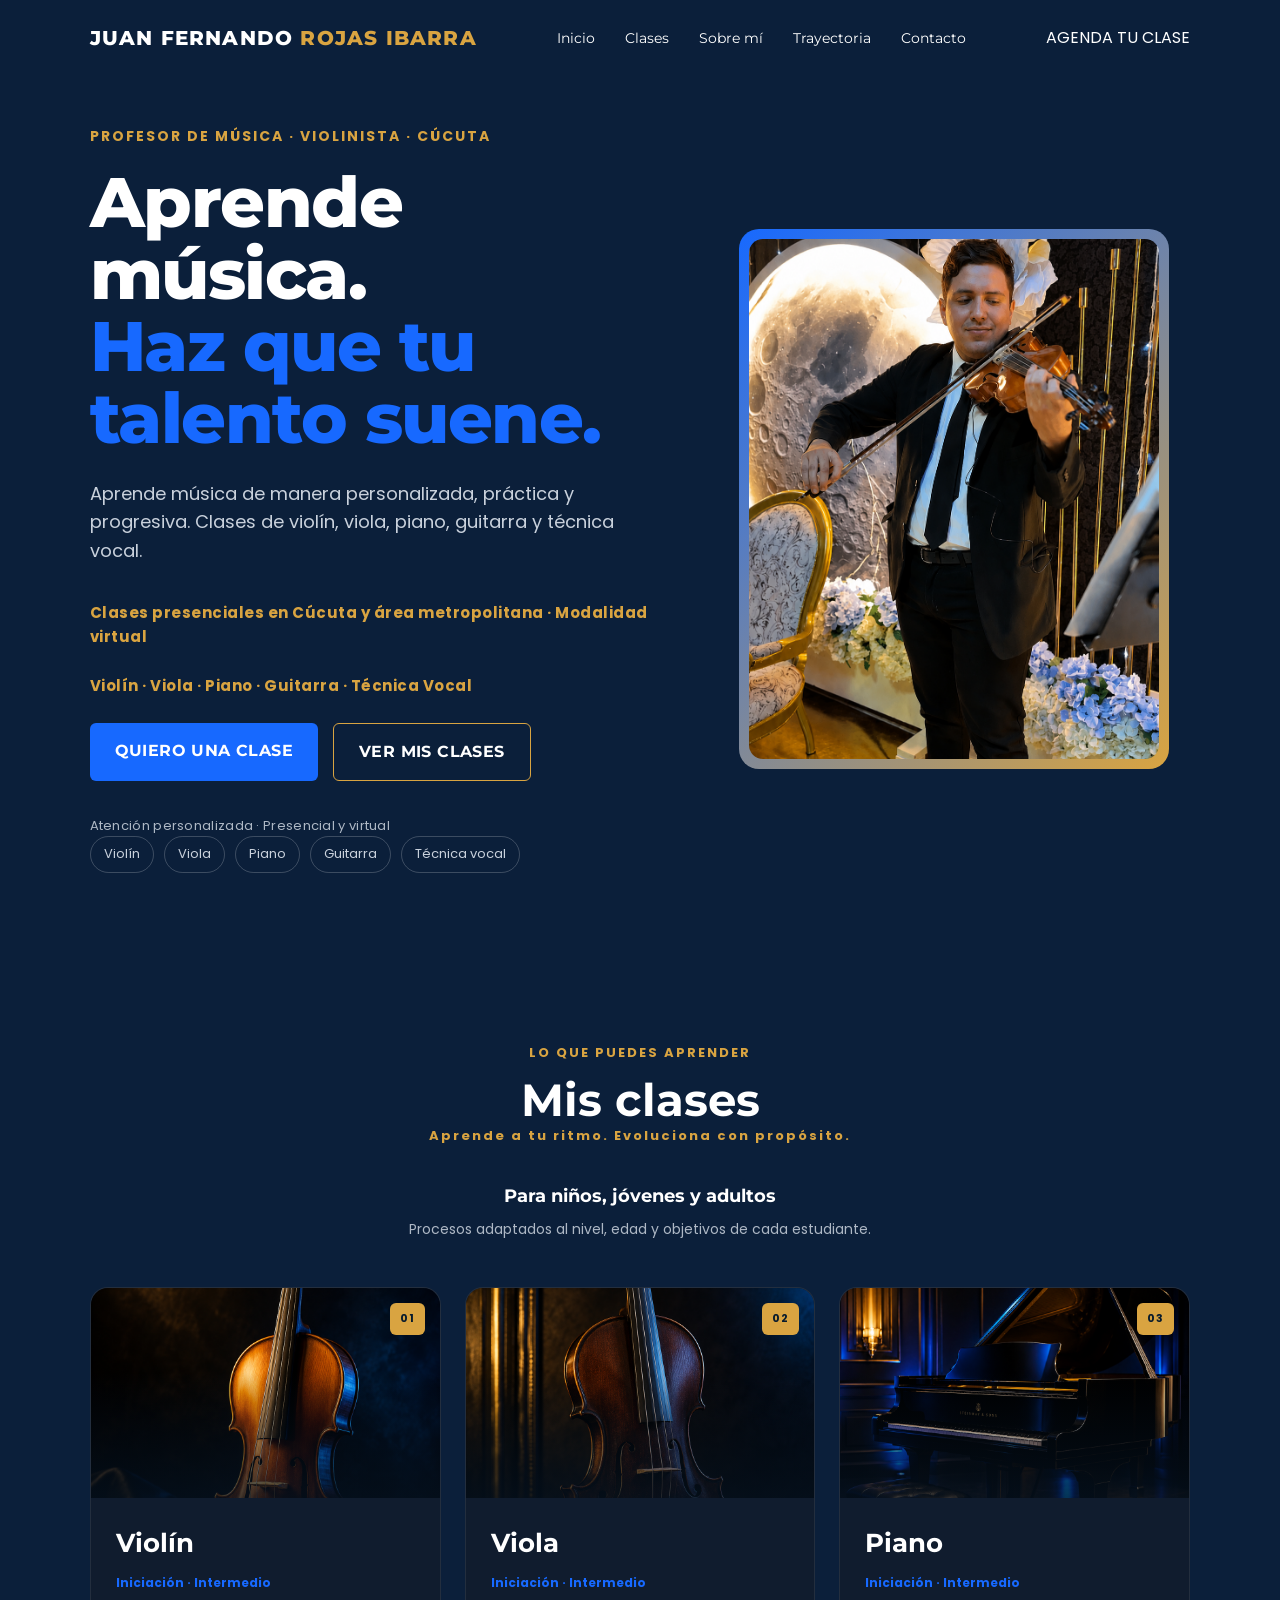
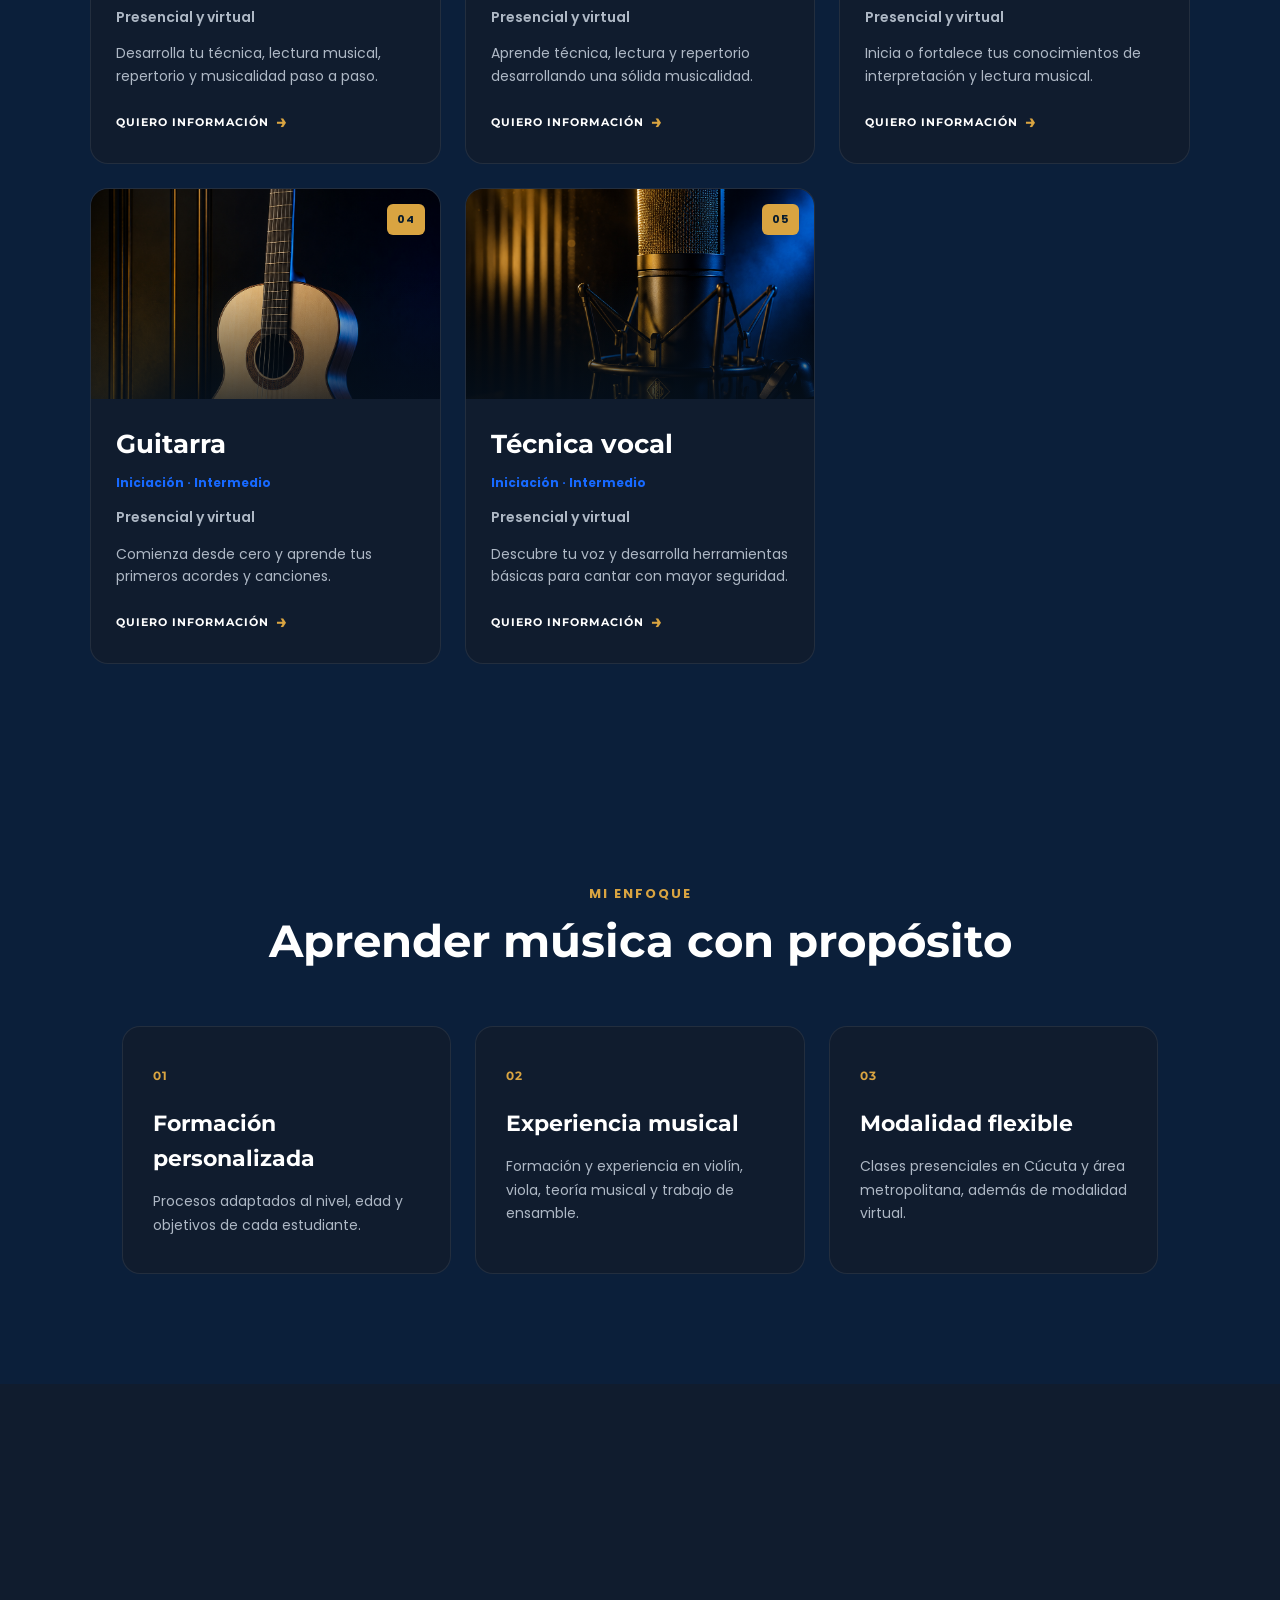
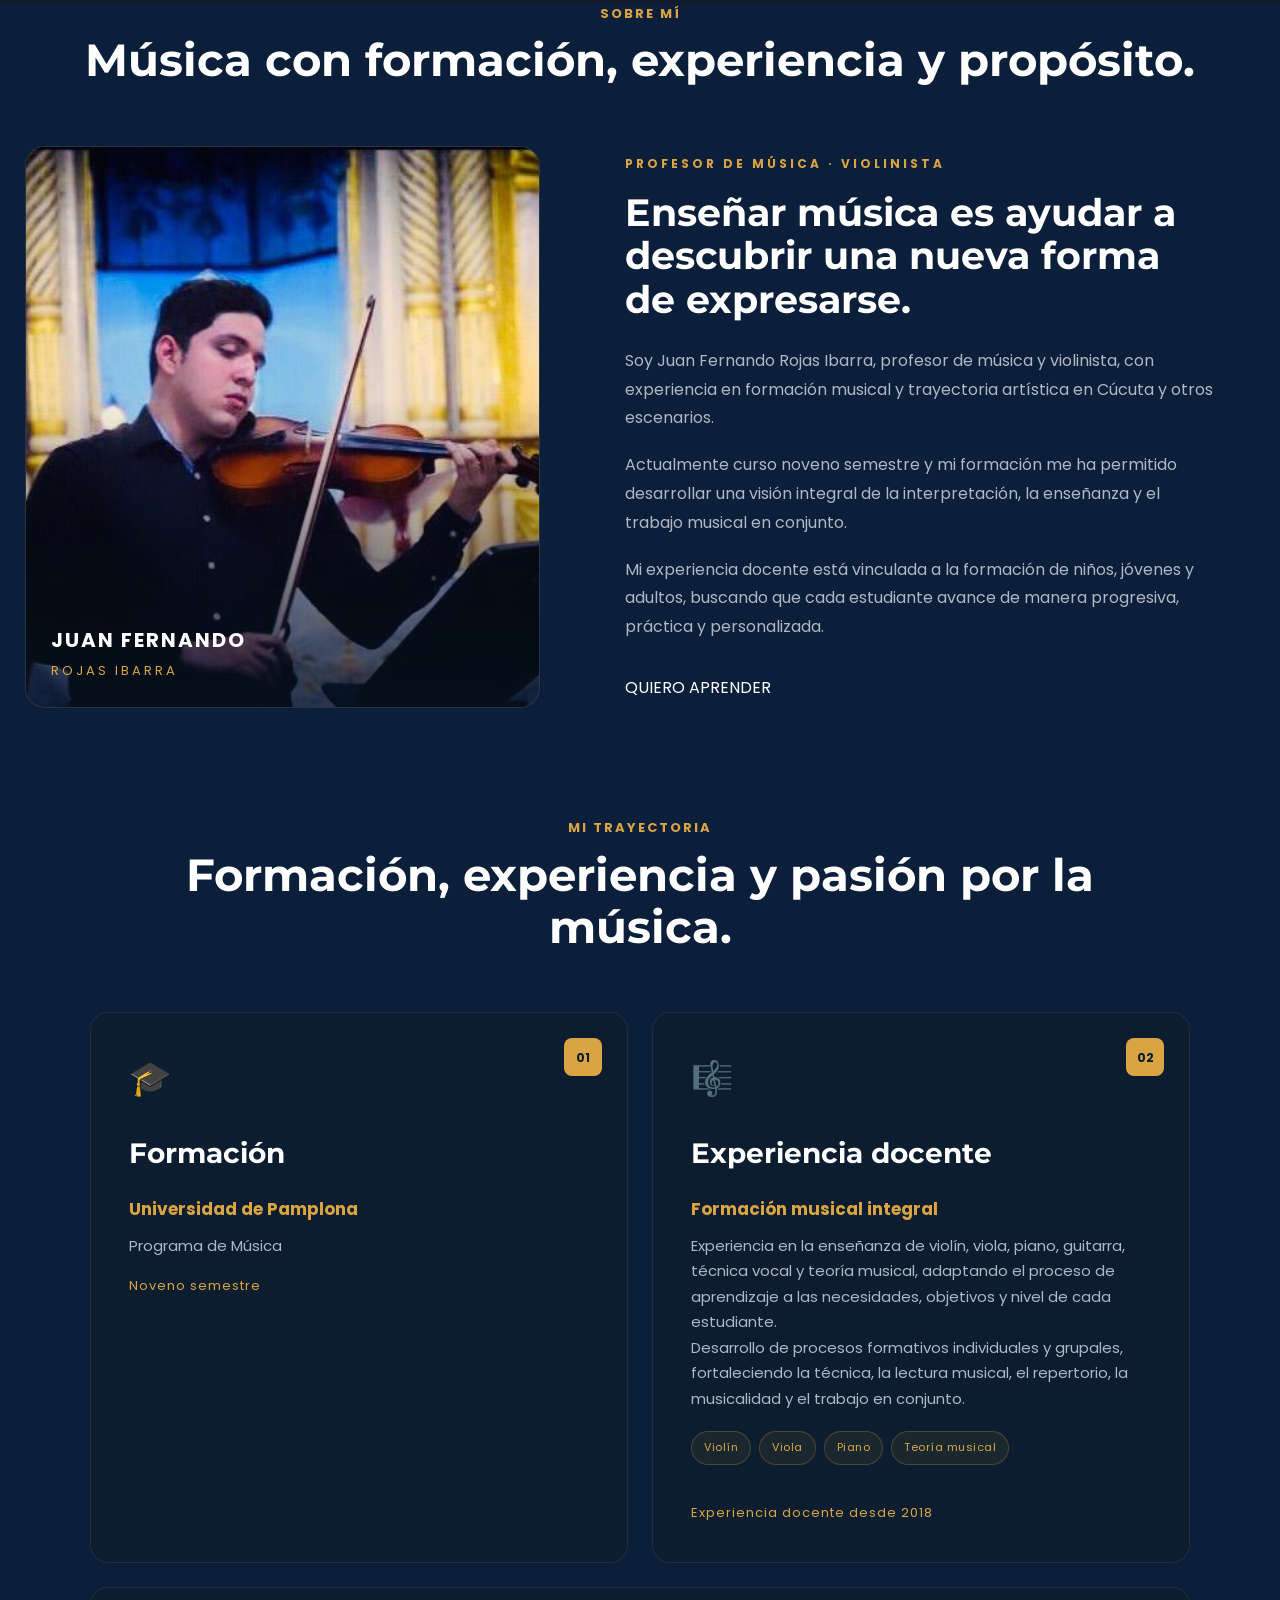
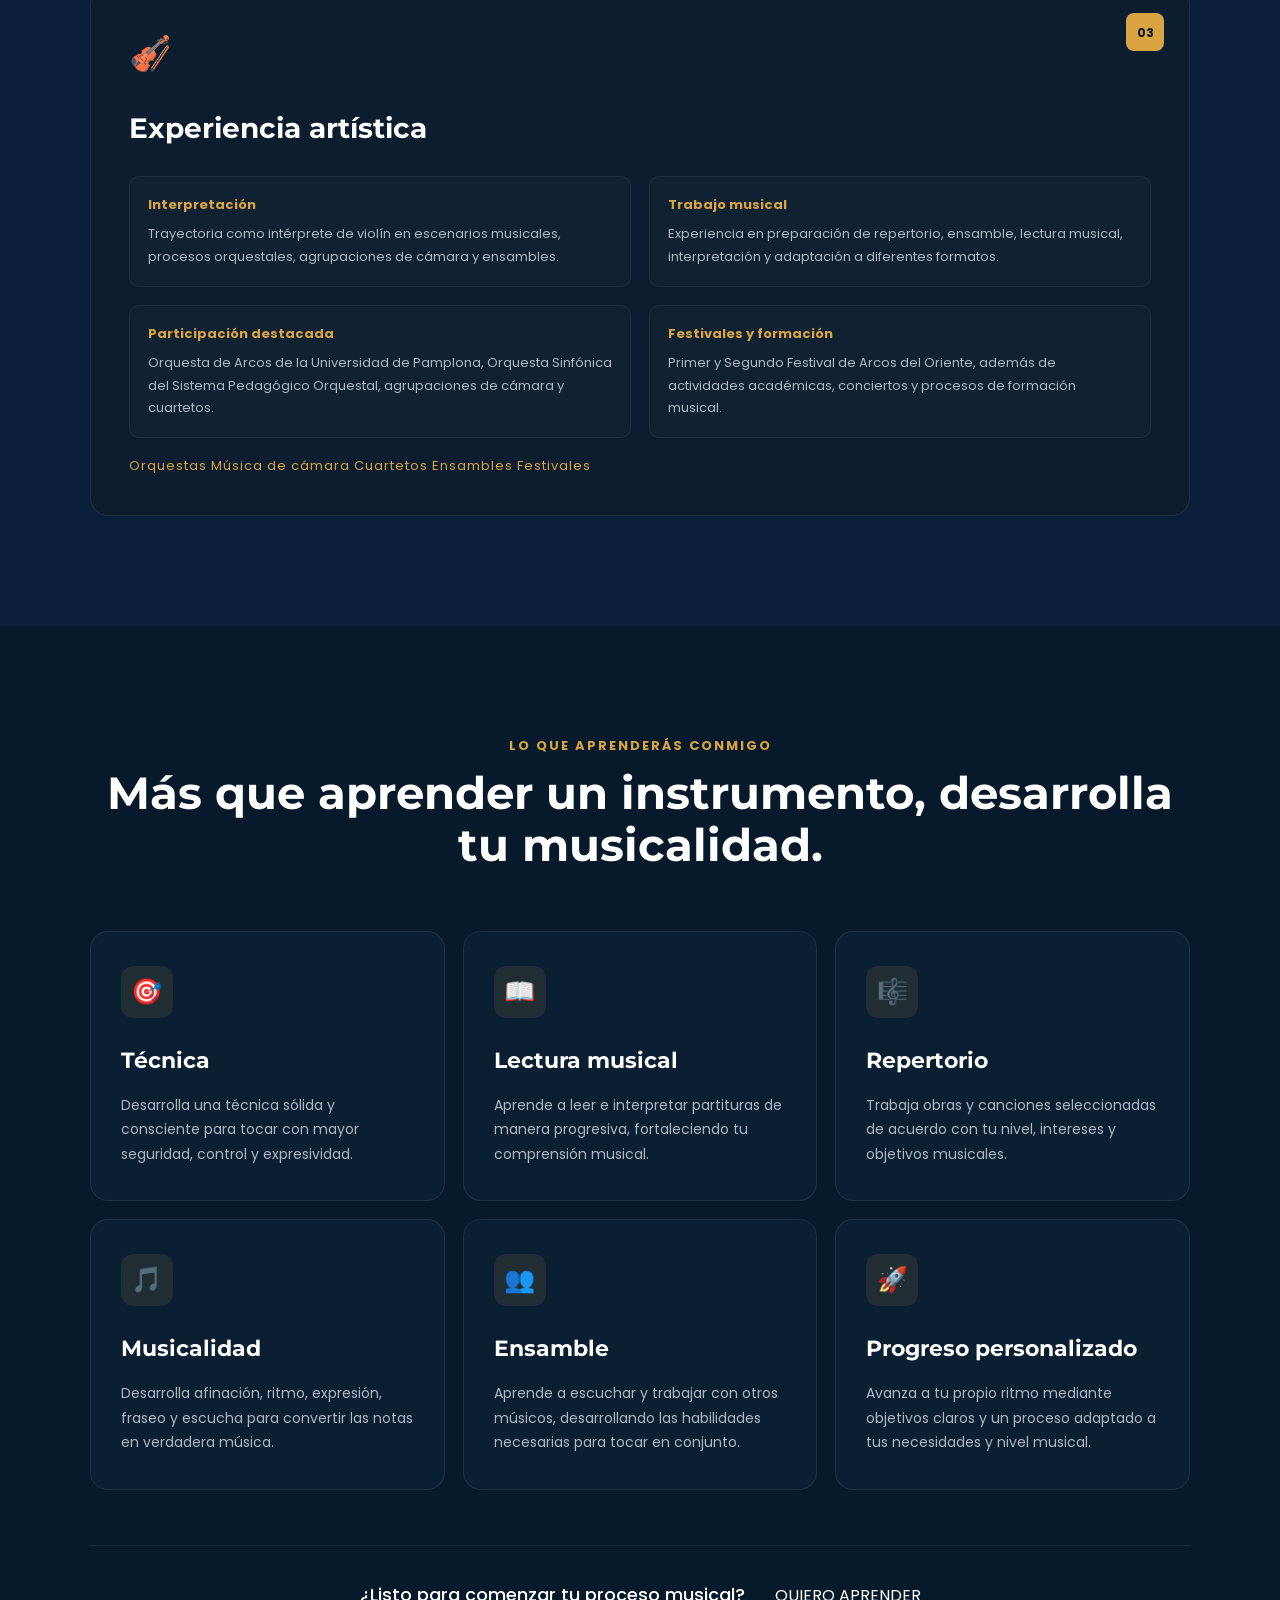
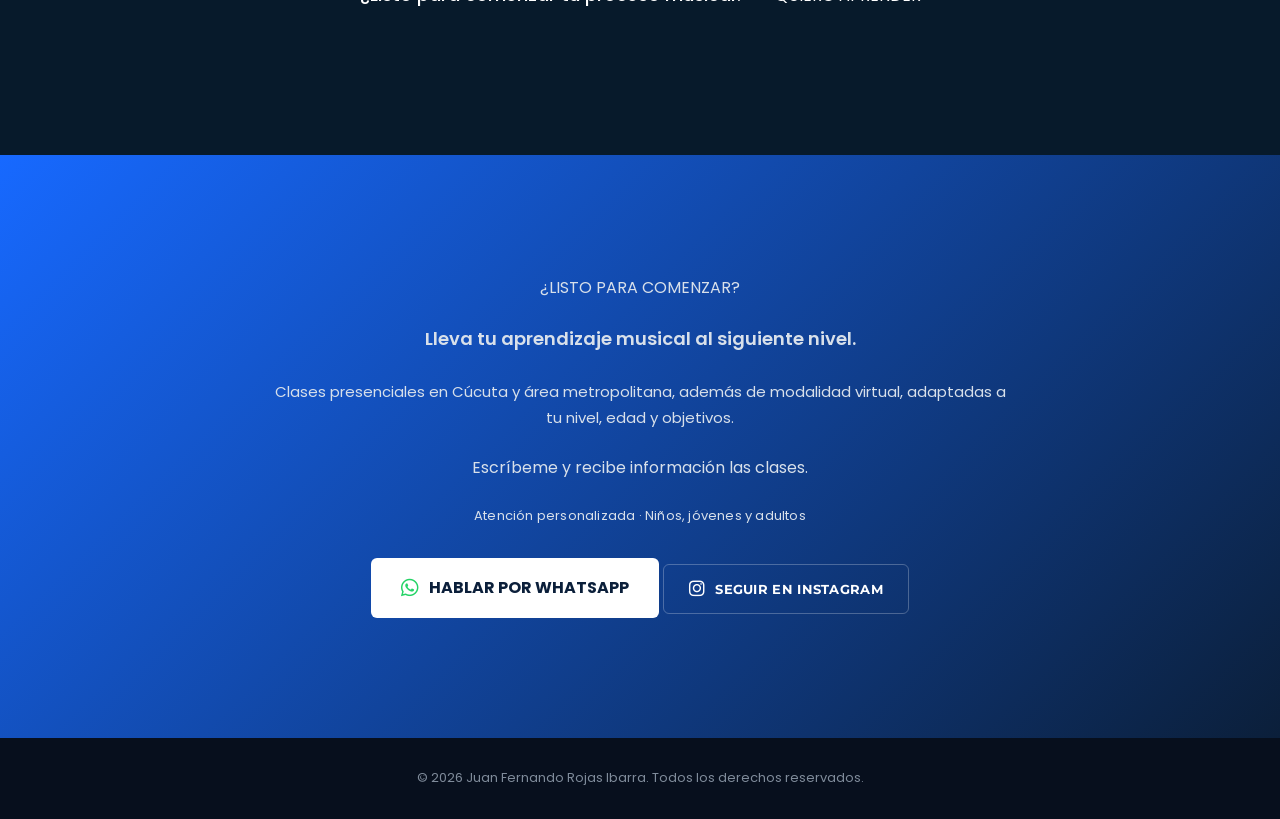
==== index.html @ 277dfb7f "Add files via upload" ====
<!DOCTYPE html>
<html lang="es">

<head>

    <meta charset="UTF-8">

    <meta name="viewport" content="width=device-width, initial-scale=1.0">

    <title>Juan Fernando Rojas Ibarra | Profesor de Música y Violinista</title>

    <meta
    name="description"
    content="Juan Fernando Rojas Ibarra, profesor de música y violinista. Clases de violín, viola, piano, guitarra y técnica vocal en Cúcuta y área metropolitana, además de modalidad virtual.">

    <meta
    name="keywords"
    content="profesor de música Cúcuta, clases de violín Cúcuta, clases de viola Cúcuta, clases de piano Cúcuta, clases de guitarra Cúcuta, técnica vocal Cúcuta, profesor de violín, Juan Fernando Rojas Ibarra"
/>

<meta
    name="author"
    content="Juan Fernando Rojas Ibarra"
/>

    <!-- Vista previa al compartir -->
<meta property="og:type" content="website">

<meta
    property="og:title"
    content="Juan Fernando Rojas Ibarra | Profesor de Música y Violinista"
>

<meta
    property="og:description"
    content="Clases de violín, viola, piano, guitarra y técnica vocal en Cúcuta y área metropolitana, además de modalidad virtual."
>

<meta
    property="og:image"
    content="https://juanrojas23-tech.github.io/juan-rojas-music/img/juan-logo.jpg"
>

<meta
    property="og:url"
    content="https://juanrojas23-tech.github.io/juan-rojas-music/"
>

<meta
    property="og:site_name"
    content="Juan Fernando Rojas Ibarra"
>

<meta name="twitter:card" content="summary_large_image">

<meta
    name="twitter:title"
    content="Juan Fernando Rojas Ibarra | Profesor de Música y Violinista"
>

<meta
    name="twitter:description"
    content="Clases de música en Cúcuta y modalidad virtual."
>

<meta
    name="twitter:image"
    content="https://juanrojas23-tech.github.io/juan-rojas-music/img/juan-logo.jpg"
>

    <link rel="icon" type="image/png" href="favicon-mejor.png">

    <link rel="stylesheet" href="style.css">

    <link rel="stylesheet" href="https://cdnjs.cloudflare.com/ajax/libs/font-awesome/6.5.2/css/all.min.css">

    <link rel="preconnect" href="https://fonts.googleapis.com">

<link rel="preconnect" href="https://fonts.gstatic.com" crossorigin>

<link
    href="https://fonts.googleapis.com/css2?family=Montserrat:wght@500;600;700;800&family=Poppins:wght@400;500;600&display=swap"
    rel="stylesheet"
>

<script type="application/ld+json">
{
  "@context": "https://schema.org",
  "@type": "Person",
  "name": "Juan Fernando Rojas Ibarra",
  "jobTitle": "Profesor de Música y Violinista",
  "url": "https://juanrojas23-tech.github.io/juan-rojas-music/",
  "sameAs": [
    "https://www.instagram.com/juanrviolinn/"
  ],
  "address": {
    "@type": "PostalAddress",
    "addressLocality": "Cúcuta",
    "addressRegion": "Norte de Santander",
    "addressCountry": "CO"
  }
}
</script>

<script type="application/ld+json">
{
  "@context": "https://schema.org",
  "@type": "Service",
  "name": "Clases de música",
  "provider": {
    "@type": "Person",
    "name": "Juan Fernando Rojas Ibarra"
  },
  "areaServed": {
    "@type": "City",
    "name": "Cúcuta"
  },
  "serviceType": [
    "Clases de violín",
    "Clases de viola",
    "Clases de piano",
    "Clases de guitarra",
    "Técnica vocal"
  ]
}
</script>

</head>


<body>

    <!-- =========================
         BARRA DE NAVEGACIÓN
    ========================== -->

    <header class="navbar">

        <div class="logo">
            JUAN FERNANDO <span>ROJAS IBARRA</span>
        </div>


        <nav class="menu">

            <a href="#inicio">Inicio</a>

            <a href="#clases">Clases</a>

            <a href="#sobre-mi">Sobre mí</a>

            <a href="#trayectoria">Trayectoria</a>

            <a href="#contacto">Contacto</a>

            <a
              href="https://wa.me/573018173228?text=Hola%20Juan%2C%20estoy%20interesado%28a%29%20en%20tus%20clases.%20Quisiera%20recibir%20informaci%C3%B3n%20sobre%20horarios%2C%20precio%20y%20modalidad."
              target="_blank"
              class="menu-agenda"
             >
              AGENDA TU CLASE
            </a>

        </nav>


        <a
    href="https://wa.me/573018173228?text=Hola%20Juan%2C%20estoy%20interesado%28a%29%20en%20tus%20clases%20de%20m%C3%BAsica.%20Quisiera%20recibir%20informaci%C3%B3n%20sobre%20horarios%2C%20precio%20y%20modalidad."
    target="_blank"
    class="btn-primary"
>
    AGENDA TU CLASE
</a>

        <button class="menu-toggle" aria-label="Abrir menú">
           ☰
        </button>

    </header>


    <!-- =========================
         PORTADA
    ========================== -->

    <main>

        <section id="inicio" class="hero">


            <div class="hero-text">

                <p class="hero-subtitulo">
                    PROFESOR DE MÚSICA · VIOLINISTA · CÚCUTA
                </p>


                <h1>
                    Aprende música.
                    <span>Haz que tu talento suene.</span>
                </h1>
                

                <p class="hero-descripcion">

                    Aprende música de manera personalizada, práctica y progresiva.
                    Clases de violín, viola, piano, guitarra y técnica vocal.

                </p>

                <p class="hero-destacado">
                    Clases presenciales en Cúcuta y área metropolitana
                    · Modalidad virtual
                </p>

                <p class="hero-destacado">
                    Violín · Viola · Piano · Guitarra · Técnica Vocal
                </p>


                <div class="hero-botones">

                    <a
    href="https://wa.me/573018173228?text=Hola%20Juan%2C%20estoy%20interesado%28a%29%20en%20tomar%20clases%20de%20m%C3%BAsica.%20Quisiera%20conocer%20los%20instrumentos%20disponibles%2C%20horarios%2C%20precio%20y%20modalidad."
    target="_blank"
    class="boton-principal"
>
    QUIERO UNA CLASE
</a>


                    <a href="#clases" class="boton-secundario">
                        VER MIS CLASES
                    </a>

                </div>
                
                <p class="hero-confianza">
                   Atención personalizada · Presencial y virtual
                </p>


                <div class="instrumentos">

                    <span>Violín</span>
                    <span>Viola</span>
                    <span>Piano</span>
                    <span>Guitarra</span>
                    <span>Técnica vocal</span>

                </div>

            </div>


            <div class="hero-imagen">

                <div class="marco-foto">

                    <img src="img/juan-rojas-vln.png" alt="Juan Fernando Rojas tocando el violín">
                
                    </div>

                </div>

            </div>


        </section>


        <!-- =========================
             CLASES
        ========================== -->

        <section id="clases" class="seccion">

            <div class="titulo-seccion">

                <p>LO QUE PUEDES APRENDER</p>

                <h2>
                    Mis clases
                </h2>

                <p>
                    Aprende a tu ritmo. Evoluciona
                    con propósito.
                     </p>

            </div>
            
            <div class="clases-intro">
                 <strong>Para niños, jóvenes y adultos</strong>
            <p>
                    Procesos adaptados al nivel, edad y objetivos de cada estudiante.
                </p>
            </div>

            <div class="clases-grid">


    <!-- VIOLÍN -->

    <article class="clase-card">

    <div class="clase-imagen">
        <img src="img/violin.png" alt="Clases de violín">
        <span class="clase-numero">01</span>
    </div>

    <div class="clase-contenido">

        <h3>Violín</h3>

        <p class="nivel">
            Iniciación · Intermedio
        </p>

        <p class="modalidad">
            Presencial y virtual
        </p>

        <p>
            Desarrolla tu técnica, lectura musical,
            repertorio y musicalidad paso a paso.
        </p>

        <a
    href="https://wa.me/573018173228?text=Hola%20Juan%2C%20estoy%20interesado%28a%29%20en%20las%20clases%20de%20viol%C3%ADn.%20Quisiera%20recibir%20informaci%C3%B3n%20sobre%20horarios%2C%20precio%20y%20modalidad."
    target="_blank"
    class="clase-link"
>
    QUIERO INFORMACIÓN
    <span>→</span>
</a>

    </div>

</article>

    <!-- VIOLA -->

    <article class="clase-card">

    <div class="clase-imagen">
        <img src="img/viola.png" alt="Clases de viola">
        <span class="clase-numero">02</span>
    </div>

    <div class="clase-contenido">

        <h3>Viola</h3>

        <p class="nivel">
            Iniciación · Intermedio
        </p>

        <p class="modalidad">
            Presencial y virtual
        </p>

        <p>
            Aprende técnica, lectura y repertorio
            desarrollando una sólida musicalidad.
        </p>

        <a
    href="https://wa.me/573018173228?text=Hola%20Juan%2C%20estoy%20interesado%28a%29%20en%20las%20clases%20de%20viola.%20Quisiera%20recibir%20informaci%C3%B3n%20sobre%20horarios%2C%20precio%20y%20modalidad."
    target="_blank"
    class="clase-link"
>
    QUIERO INFORMACIÓN
    <span>→</span>
</a>

    </div>

</article>


    <!-- PIANO -->

    <article class="clase-card">

    <div class="clase-imagen">
        <img src="img/piano.png" alt="Clases de piano">
        <span class="clase-numero">03</span>
    </div>

    <div class="clase-contenido">

        <h3>Piano</h3>

        <p class="nivel">
            Iniciación · Intermedio
        </p>

        <p class="modalidad">
            Presencial y virtual
        </p>

        <p>
            Inicia o fortalece tus conocimientos
            de interpretación y lectura musical.
        </p>

        <a
    href="https://wa.me/573018173228?text=Hola%20Juan%2C%20estoy%20interesado%28a%29%20en%20las%20clases%20de%20piano.%20Quisiera%20recibir%20informaci%C3%B3n%20sobre%20horarios%2C%20precio%20y%20modalidad."
    target="_blank"
    class="clase-link"
>
    QUIERO INFORMACIÓN
    <span>→</span>
</a>

    </div>

</article>

    <!-- GUITARRA -->

    <article class="clase-card">

    <div class="clase-imagen">
        <img src="img/guitarra.png" alt="Clases de guitarra">
        <span class="clase-numero">04</span>
    </div>

    <div class="clase-contenido">

        <h3>Guitarra</h3>

        <p class="nivel">
            Iniciación · Intermedio
        </p>

        <p class="modalidad">
            Presencial y virtual
        </p>

        <p>
            Comienza desde cero y aprende tus
            primeros acordes y canciones.
        </p>

        <a
    href="https://wa.me/573018173228?text=Hola%20Juan%2C%20estoy%20interesado%28a%29%20en%20las%20clases%20de%20guitarra.%20Quisiera%20recibir%20informaci%C3%B3n%20sobre%20horarios%2C%20precio%20y%20modalidad."
    target="_blank"
    class="clase-link"
>
    QUIERO INFORMACIÓN
    <span>→</span>
</a>

    </div>

</article>

    <!-- TÉCNICA VOCAL -->

    <article class="clase-card">

    <div class="clase-imagen">
        <img src="img/tecnica-vocal.png" alt="Clases de técnica vocal">
        <span class="clase-numero">05</span>
    </div>

    <div class="clase-contenido">

        <h3>Técnica vocal</h3>

        <p class="nivel">
            Iniciación · Intermedio
        </p>

        <p class="modalidad">
            Presencial y virtual
        </p>

        <p>
            Descubre tu voz y desarrolla herramientas
            básicas para cantar con mayor seguridad.
        </p>

        <a
    href="https://wa.me/573018173228?text=Hola%20Juan%2C%20estoy%20interesado%28a%29%20en%20las%20clases%20de%20t%C3%A9cnica%20vocal.%20Quisiera%20recibir%20informaci%C3%B3n%20sobre%20horarios%2C%20precio%20y%20modalidad."
    target="_blank"
    class="clase-link"
>
    QUIERO INFORMACIÓN
    <span>→</span>
</a>

    </div>

</article>

</div>

        </section>

        <section class="beneficios">

    <div class="titulo-seccion">
        <p>MI ENFOQUE</p>
        <h2>Aprender música con propósito</h2>
    </div>

    <div class="beneficios-grid">

        <div class="beneficio-card">
            <span class="beneficio-numero">01</span>
            <h3>Formación personalizada</h3>
            <p>
                Procesos adaptados al nivel, edad y objetivos
                de cada estudiante.
            </p>
        </div>

        <div class="beneficio-card">
            <span class="beneficio-numero">02</span>
            <h3>Experiencia musical</h3>
            <p>
                Formación y experiencia en violín, viola,
                teoría musical y trabajo de ensamble.
            </p>
        </div>

        <div class="beneficio-card">
            <span class="beneficio-numero">03</span>
            <h3>Modalidad flexible</h3>
            <p>
                Clases presenciales en Cúcuta y área
                metropolitana, además de modalidad virtual.
            </p>
        </div>

    </div>

</section>


        <!-- =========================
             SOBRE MÍ
        ========================== -->

         <section id="sobre-mi" class="seccion sobre-mi"></section>

        <div class="titulo-seccion">

    <p>SOBRE MÍ</p>

    <h2>
        Música con formación,
        experiencia y propósito.
    </h2>

</div>


<div class="sobre-mi-grid">


    <!-- FOTO -->

    <div class="sobre-mi-foto">

        <img
            src="img/juan-rojas-violin.jpeg"
            alt="Juan Fernando Rojas Ibarra tocando violín"
        >

        <div class="sobre-mi-etiqueta">

            <strong>
                JUAN FERNANDO
            </strong>

            <span>
                ROJAS IBARRA
            </span>

        </div>

    </div>


    <!-- INFORMACIÓN -->

    <div class="sobre-mi-contenido">

        <p class="sobre-mi-subtitulo">
            PROFESOR DE MÚSICA · VIOLINISTA
        </p>


        <h3>
            Enseñar música es ayudar
            a descubrir una nueva forma
            de expresarse.
        </h3>


         <p>
            Soy Juan Fernando Rojas Ibarra, profesor de música y violinista,
            con experiencia en formación musical y trayectoria artística
            en Cúcuta y otros escenarios.
        </p>


        <p>
            Actualmente curso noveno semestre
            y mi formación me ha permitido
            desarrollar una visión integral de
            la interpretación, la enseñanza y
            el trabajo musical en conjunto.
        </p>


        <p>
            Mi experiencia docente está vinculada
            a la formación de niños, jóvenes y
            adultos, buscando que cada estudiante
            avance de manera progresiva,
            práctica y personalizada.
        </p>


        <a
            href="https://wa.me/573018173228?text=Hola%20Juan%2C%20quiero%20conocer%20m%C3%A1s%20sobre%20tus%20clases%20de%20m%C3%BAsica."
            target="_blank"
            class="btn-primary"
        >
            QUIERO APRENDER
        </a>

    </div>

</div>


<!-- =========================
             TRAYECTORIA
        ========================== -->

        <section id="trayectoria" class="trayectoria">

            <div class="titulo-seccion">


        <p>MI TRAYECTORIA</p>

        <h2>
            Formación, experiencia
            y pasión por la música.
        </h2>

    </div>


    <div class="trayectoria-grid">


        <!-- FORMACIÓN -->

        <div class="trayectoria-card">

            <div class="trayectoria-numero">
                01
            </div>

            <div class="trayectoria-icono">
                🎓
            </div>

            <h3>
                Formación
            </h3>

            <h4>
                Universidad de Pamplona
            </h4>

            <p>
                Programa de Música
            </p>

            <span>
                Noveno semestre
            </span>

        </div>


        <!-- DOCENCIA -->

        <div class="trayectoria-card">

            <div class="trayectoria-numero">
                02
            </div>

            <div class="trayectoria-icono">
                🎼
            </div>

            <h3>
                Experiencia docente
            </h3>

            <h4>
    Formación musical integral
</h4>

<p>
    Experiencia en la enseñanza de violín,
    viola, piano, guitarra, técnica vocal
    y teoría musical, adaptando el proceso
    de aprendizaje a las necesidades,
    objetivos y nivel de cada estudiante.
</p>

<p>
    Desarrollo de procesos formativos
    individuales y grupales, fortaleciendo
    la técnica, la lectura musical, el
    repertorio, la musicalidad y el trabajo
    en conjunto.
</p>

<div class="trayectoria-mini">

    <span>
        Violín
    </span>

    <span>
        Viola
    </span>

    <span>
        Piano
    </span>

    <span>
        Teoría musical
    </span>

</div>

<span>
    Experiencia docente desde 2018
</span>

        </div>


        <!-- EXPERIENCIA ARTÍSTICA -->

        <div class="trayectoria-card trayectoria-card-grande">

            <div class="trayectoria-numero">
                03
            </div>

            <div class="trayectoria-icono">
                🎻
            </div>

            <h3>
    Experiencia artística
</h3>

<div class="experiencia-resumen">

    <div class="experiencia-bloque">

        <strong>
            Interpretación
        </strong>

        <p>
            Trayectoria como intérprete de violín
            en escenarios musicales, procesos
            orquestales, agrupaciones de cámara
            y ensambles.
        </p>

    </div>


    <div class="experiencia-bloque">

        <strong>
            Trabajo musical
        </strong>

        <p>
            Experiencia en preparación de repertorio,
            ensamble, lectura musical, interpretación
            y adaptación a diferentes formatos.
        </p>

    </div>


    <div class="experiencia-bloque">

        <strong>
            Participación destacada
        </strong>

        <p>
            Orquesta de Arcos de la Universidad
            de Pamplona, Orquesta Sinfónica del
            Sistema Pedagógico Orquestal,
            agrupaciones de cámara y cuartetos.
        </p>

    </div>


    <div class="experiencia-bloque">

        <strong>
            Festivales y formación
        </strong>

        <p>
            Primer y Segundo Festival de Arcos
            del Oriente, además de actividades
            académicas, conciertos y procesos
            de formación musical.
        </p>

    </div>

</div>

                <span>
                    Orquestas
                </span>

                <span>
                    Música de cámara
                </span>

                <span>
                    Cuartetos
                </span>

                <span>
                    Ensambles
                </span>

                <span>
                    Festivales
                </span>

            </div>

        </div>

    </div>

</section>


<section class="aprendizaje">

    <div class="titulo-seccion">

        <p>LO QUE APRENDERÁS CONMIGO</p>

        <h2>
            Más que aprender un instrumento,
            desarrolla tu musicalidad.
        </h2>

    </div>


    <div class="aprendizaje-grid">


        <!-- TÉCNICA -->

        <div class="aprendizaje-card">

            <div class="aprendizaje-icono">
                🎯
            </div>

            <h3>
                Técnica
            </h3>

            <p>
                Desarrolla una técnica sólida y
                consciente para tocar con mayor
                seguridad, control y expresividad.
            </p>

        </div>


        <!-- LECTURA -->

        <div class="aprendizaje-card">

            <div class="aprendizaje-icono">
                📖
            </div>

            <h3>
                Lectura musical
            </h3>

            <p>
                Aprende a leer e interpretar
                partituras de manera progresiva,
                fortaleciendo tu comprensión musical.
            </p>

        </div>


        <!-- REPERTORIO -->

        <div class="aprendizaje-card">

            <div class="aprendizaje-icono">
                🎼
            </div>

            <h3>
                Repertorio
            </h3>

            <p>
                Trabaja obras y canciones seleccionadas
                de acuerdo con tu nivel, intereses
                y objetivos musicales.
            </p>

        </div>


        <!-- MUSICALIDAD -->

        <div class="aprendizaje-card">

            <div class="aprendizaje-icono">
                🎵
            </div>

            <h3>
                Musicalidad
            </h3>

            <p>
                Desarrolla afinación, ritmo, expresión,
                fraseo y escucha para convertir las
                notas en verdadera música.
            </p>

        </div>


        <!-- ENSAMBLE -->

        <div class="aprendizaje-card">

            <div class="aprendizaje-icono">
                👥
            </div>

            <h3>
                Ensamble
            </h3>

            <p>
                Aprende a escuchar y trabajar con
                otros músicos, desarrollando las
                habilidades necesarias para tocar
                en conjunto.
            </p>

        </div>


        <!-- PROGRESO -->

        <div class="aprendizaje-card">

            <div class="aprendizaje-icono">
                🚀
            </div>

            <h3>
                Progreso personalizado
            </h3>

            <p>
                Avanza a tu propio ritmo mediante
                objetivos claros y un proceso adaptado
                a tus necesidades y nivel musical.
            </p>

        </div>

    </div>


    <div class="aprendizaje-cta">

        <p>
            ¿Listo para comenzar tu proceso musical?
        </p>

        <a
            href="https://wa.me/573018173228?text=Hola%20Juan%2C%20quiero%20comenzar%20mi%20proceso%20musical.%20Quisiera%20recibir%20informaci%C3%B3n%20sobre%20horarios%2C%20precio%20y%20modalidad."
            target="_blank"
            class="btn-primary"
        >
            QUIERO APRENDER
        </a>

    </div>

</section>


        <!-- =========================
             CONTACTO
        ========================== -->

        <section id="contacto" class="contacto">

            <div class="contacto-contenido">

                <p>
                    ¿LISTO PARA COMENZAR?
                </p>

                <p class="contacto-frase">
    Lleva tu aprendizaje musical al siguiente nivel.
</p>

<p class="contacto-descripcion">
    Clases presenciales en Cúcuta y área metropolitana,
    además de modalidad virtual, adaptadas a tu nivel,
    edad y objetivos.
</p>

                <p>
                    Escríbeme y recibe información las clases.
                </p>

<p class="contacto-confianza">
    Atención personalizada · Niños, jóvenes y adultos
</p>

                <a href="https://wa.me/573018173228?text=Hola%20Juan%2C%20estoy%20interesado(a)%20en%20las%20clases%20de%20m%C3%BAsica.%20Quisiera%20recibir%20informaci%C3%B3n%20sobre%20horarios%2C%20precio%20y%20modalidad." 
   class="boton-whatsapp" 
   target="_blank">
    <i class="fab fa-whatsapp"></i>
    HABLAR POR WHATSAPP
</a>

<a
    href="https://www.instagram.com/juanrviolinn/"
    target="_blank"
    rel="noopener noreferrer"
    class="boton-instagram"
>
    <i class="fab fa-instagram"></i>
    SEGUIR EN INSTAGRAM
</a>


            </div>

        </section>


    </main>


    <!-- =========================
         PIE DE PÁGINA
    ========================== -->

    <footer>

        <p>
            © 2026 Juan Fernando Rojas Ibarra.
            Todos los derechos reservados.
        </p>

    </footer>


    <script src="script.js"></script>

</body>

</html>
---- style.css ----
/* =========================================================
   JUAN FERNANDO ROJAS
   HOJA DE ESTILOS PRINCIPAL
========================================================= */


/* =========================================================
   1. CONFIGURACIÓN GENERAL
========================================================= */

* {
    margin: 0;
    padding: 0;
    box-sizing: border-box;
}

html {
    scroll-behavior: smooth;
}

body {
    font-family: "Poppins", sans-serif;
    background-color: #0B1F3A;
    color: #FFFFFF;
    line-height: 1.6;
}

h1,
h2,
h3,
.logo,
button,
.boton-principal,
.boton-secundario,
.boton-nav,
.clase-link,
.menu a {
    font-family: "Montserrat", sans-serif;
}

a {
    text-decoration: none;
    color: inherit;
}

button {
    font-family: inherit;
}


/* =========================================================
   2. NAVEGACIÓN
========================================================= */

.navbar {
    width: 100%;
    padding: 22px 7%;

    display: flex;
    align-items: center;
    justify-content: space-between;
    gap: 20px;

    background-color: #0B1F3A;

    position: fixed;
    top: 0;
    left: 0;

    z-index: 1000;
}

.logo {
    font-family: "Montserrat", sans-serif;
    font-size: 20px;
    font-weight: 800;
    letter-spacing: 1.2px;
    white-space: nowrap;
}

.logo span {
    color: #D9A441;
}

.menu {
    display: flex;
    align-items: center;
    gap: 30px;
}

.menu a {
    font-size: 14px;
    transition: color 0.3s ease;
}

.menu a:hover {
    color: #D9A441;
}

.boton-nav {
    background-color: #1769FF;
    padding: 12px 20px;
    border-radius: 6px;
    font-size: 13px;
    font-weight: bold;
    transition: transform 0.3s ease, background-color 0.3s ease;
}

.boton-nav:hover {
    transform: translateY(-2px);
}

.menu-toggle {
    display: none;

    background: transparent;

    border: 1px solid rgba(255,255,255,0.30);

    color: #FFFFFF;

    width: 38px;
    height: 38px;

    border-radius: 8px;

    font-size: 20px;

    line-height: 1;

    cursor: pointer;

    align-items: center;
    justify-content: center;
}

.menu-agenda {
    display: none;

    margin-top: 10px;

    padding: 14px 16px !important;

    text-align: center;

    background: #1769FF;

    color: #FFFFFF !important;

    border-radius: 8px;

    font-weight: bold;

    border: none !important;

    transition:
        transform 0.3s ease,
        background 0.3s ease;
}

.menu-agenda:hover {
    transform: translateY(-2px);
}


/* =========================================================
   3. PORTADA
========================================================= */

.hero {
    min-height: 100vh;

    padding: 125px 7% 60px;

    display: grid;

    grid-template-columns: 1.1fr 0.9fr;

    align-items: center;

    gap: 50px;
}

.hero-subtitulo {
    color: #D9A441;

    font-size: 14px;

    font-weight: bold;

    letter-spacing: 2px;

    margin-bottom: 20px;
}

.hero h1 {
    font-family: "Montserrat", sans-serif;
    font-size: clamp(45px, 5.5vw, 72px);
    font-weight: 800;
    line-height: 1.02;
    letter-spacing: -1.5px;
    margin-bottom: 25px;
}

.hero h1 span {
    display: block;
    color: #1769FF;
}

.hero-descripcion {
    max-width: 600px;

    color: #C9D1DC;

    font-size: 18px;

    margin-bottom: 35px;
}

.hero-destacado {
    color: #D9A441;

    font-weight: bold;

    font-size: 15px;

    margin-bottom: 25px;

    letter-spacing: 0.5px;
}

.hero-botones {
    display: flex;

    gap: 15px;

    margin-bottom: 35px;
}

.boton-principal,
.boton-secundario,
.boton-nav {
    font-family: "Montserrat", sans-serif;
    font-weight: 700;
    letter-spacing: 0.4px;
}

.boton-principal {
    display: inline-block;

    background-color: #1769FF;

    padding: 15px 25px;

    border-radius: 6px;

    font-weight: bold;

    transition: transform 0.3s ease;
}

.boton-principal:hover {
    transform: translateY(-3px);
}

.boton-secundario {
    display: inline-block;

    border: 1px solid #D9A441;

    padding: 15px 25px;

    border-radius: 6px;

    color: #FFFFFF;

    transition:
        background-color 0.3s ease,
        color 0.3s ease;
}

.boton-secundario:hover {
    background-color: rgba(217,164,65,0.08);
}

.hero-confianza {
    margin-top: 10px;
    color: #AEB8C5;
    font-size: 13px;
    letter-spacing: 0.3px;
}

.instrumentos {
    display: flex;

    flex-wrap: wrap;

    gap: 10px;
}

.instrumentos span {
    padding: 7px 13px;

    border: 1px solid rgba(255,255,255,0.20);

    border-radius: 20px;

    font-size: 13px;

    color: #C9D1DC;
}


/* =========================================================
   4. FOTOGRAFÍA PRINCIPAL
========================================================= */

.hero-imagen {
    display: flex;
    justify-content: center;
}

.marco-foto {
    width: 430px;
    height: 540px;

    border-radius: 20px;

    padding: 10px;

    background: linear-gradient(
        135deg,
        #1769FF,
        #D9A441
    );
}

.foto-placeholder {
    width: 100%;
    height: 100%;

    background-color: #101C2E;

    border-radius: 14px;

    display: flex;
    justify-content: center;
    align-items: center;

    color: #7F8B9A;

    font-size: 18px;
}

.marco-foto img {
    width: 100%;
    height: 100%;

    object-fit: cover;

    border-radius: 14px;

    display: block;
}


/* =========================================================
   5. SECCIONES GENERALES
========================================================= */

.seccion {
    padding: 110px 7%;
}

.titulo-seccion {
    text-align: center;
    margin-bottom: 60px;
}

.titulo-seccion p,
.etiqueta {
    color: #D9A441;

    font-size: 13px;

    font-weight: bold;

    letter-spacing: 2px;

    margin-bottom: 10px;
}

.titulo-seccion h2 {
    font-size: 45px;
    line-height: 1.15;
}


/* =========================================================
   6. CLASES
========================================================= */

.clases-grid {
    display: grid;

    grid-template-columns: repeat(3, 1fr);

    gap: 24px;
}

.clases-intro {
    max-width: 700px;
    margin: -25px auto 45px;
    text-align: center;
}

.clases-intro strong {
    display: block;
    color: #FFFFFF;
    font-family: "Montserrat", sans-serif;
    font-size: 18px;
    font-weight: 700;
    margin-bottom: 8px;
}

.clases-intro p {
    color: #AEB8C5;
    font-size: 14px;
    line-height: 1.7;
}

.clase-card {
    background: #101C2E;

    border: 1px solid rgba(255,255,255,0.08);

    border-radius: 18px;

    overflow: hidden;

    transition:
        transform 0.35s ease,
        border-color 0.35s ease,
        box-shadow 0.35s ease;
}

.clase-card:hover {
    transform: translateY(-8px);

    border-color: #1769FF;

    box-shadow: 0 20px 45px rgba(0,0,0,0.30);
}

.clase-imagen {
    position: relative;

    width: 100%;

    height: 210px;

    overflow: hidden;

    background: #0D1828;
}

.clase-imagen img {
    width: 100%;
    height: 100%;

    object-fit: cover;

    display: block;

    transition: transform 0.5s ease;
}

.clase-card:hover .clase-imagen img {
    transform: scale(1.06);
}

.clase-imagen::after {
    content: "";

    position: absolute;

    inset: 0;

    background: linear-gradient(
        to top,
        rgba(5,18,32,0.75),
        transparent 60%
    );
}

.clase-numero {
    position: absolute;

    top: 15px;
    right: 15px;

    z-index: 2;

    background: #D9A441;

    color: #071B2D;

    padding: 7px 10px;

    border-radius: 6px;

    font-size: 11px;

    font-weight: bold;

    letter-spacing: 1px;
}

.clase-contenido {
    padding: 25px;
}

.clase-contenido h3 {
    font-size: 26px;
    margin-bottom: 8px;
}

.clase-contenido .nivel {
    color: #1769FF;

    font-size: 12px;

    font-weight: bold;

    margin-bottom: 14px;
}

.clase-contenido > p:not(.nivel) {
    color: #AEB8C5;

    font-size: 14px;

    line-height: 1.6;
}

.modalidad {
    color: #D9A441;
    font-size: 12px;
    font-weight: 600;
    margin-bottom: 14px;
}

.clase-link {
    display: inline-flex;

    align-items: center;

    min-height: 30px;

    margin-top: 20px;

    color: #FFFFFF;

    font-size: 11px;

    font-weight: bold;

    letter-spacing: 1px;

    transition: color 0.3s ease;
}

.clase-link span {
    color: #D9A441;

    font-size: 19px;

    margin-left: 7px;

    transition: transform 0.3s ease;
}

.clase-link:hover {
    color: #1769FF;
}

.clase-link:hover span {
    transform: translateX(5px);
}

/* =========================================================
   BENEFICIOS
========================================================= */

.beneficios {
    padding: 110px 8%;
    background: #0B1F3A;
}

.beneficios-grid {
    display: grid;
    grid-template-columns: repeat(3, 1fr);
    gap: 24px;
    padding: 0 20px;
}

.beneficio-card {
    position: relative;
    padding: 35px 30px;
    background: #101C2E;
    border: 1px solid rgba(255,255,255,0.08);
    border-radius: 18px;
    transition:
        transform 0.3s ease,
        border-color 0.3s ease;
}

.beneficio-card:hover {
    transform: translateY(-6px);
    border-color: rgba(217,164,65,0.45);
}

.beneficio-numero {
    display: inline-block;
    margin-bottom: 20px;
    color: #D9A441;
    font-family: "Montserrat", sans-serif;
    font-size: 12px;
    font-weight: 700;
    letter-spacing: 1px;
}

.beneficio-card h3 {
    color: #FFFFFF;
    font-family: "Montserrat", sans-serif;
    font-size: 22px;
    margin-bottom: 14px;
}

.beneficio-card p {
    color: #AEB8C5;
    font-size: 14px;
    line-height: 1.7;
}

/* =========================================================
   7. SOBRE MÍ
========================================================= */

.sobre-mi {
    display: block;

    background-color: #101C2E;

    padding: 110px 8%;
}

.sobre-mi .titulo-seccion {
    margin-bottom: 60px;
}

.sobre-mi-grid {
    display: grid;

    grid-template-columns: 0.9fr 1.1fr;

    gap: 85px;

    align-items: center;

    padding: 0 25px;
}

.sobre-mi-foto {
    position: relative;

    border-radius: 20px;

    overflow: hidden;

    border: 1px solid rgba(255,255,255,0.10);

    background: #101C2E;
}

.sobre-mi-foto img {
    width: 100%;

    height: 560px;

    object-fit: cover;

    display: block;
}

.sobre-mi-foto::after {
    content: "";

    position: absolute;

    inset: 0;

    background: linear-gradient(
        to top,
        rgba(5,18,32,0.75),
        transparent 55%
    );

    pointer-events: none;
}

.sobre-mi-etiqueta {
    position: absolute;

    bottom: 25px;
    left: 25px;

    z-index: 2;

    display: flex;

    flex-direction: column;
}

.sobre-mi-etiqueta strong {
    color: #FFFFFF;

    font-size: 20px;

    letter-spacing: 2px;
}

.sobre-mi-etiqueta span {
    color: #D9A441;

    font-size: 13px;

    letter-spacing: 3px;

    margin-top: 5px;
}

.sobre-mi-contenido {
    max-width: 650px;
    padding-right: 35px;
}

.sobre-mi-subtitulo {
    color: #D9A441 !important;

    font-size: 12px !important;

    font-weight: bold;

    letter-spacing: 3px;

    margin-bottom: 18px;
}

.sobre-mi-contenido h3 {
    font-size: 38px;

    line-height: 1.15;

    margin-bottom: 25px;
}

.sobre-mi-contenido > p:not(.sobre-mi-subtitulo) {
    color: #AEB8C5;

    font-size: 16px;

    line-height: 1.8;

    margin-bottom: 18px;
}

.sobre-mi-contenido .btn-primary {
    display: inline-block;
    margin-top: 15px;
}


/* =========================================================
   8. TRAYECTORIA
========================================================= */

.trayectoria {
    padding: 110px 7%;
}

.trayectoria-etiqueta {
    display: block;
    margin-bottom: 10px;
    color: #D9A441;
    font-family: "Montserrat", sans-serif;
    font-size: 11px;
    font-weight: 700;
    letter-spacing: 2px;
}

.trayectoria-grid {
    display: grid;

    grid-template-columns: 1fr 1fr;

    gap: 24px;

    margin-top: 55px;
}

.trayectoria-card {
    position: relative;

    padding: 38px;

    min-height: 300px;

    background: #0B1D2E;

    border: 1px solid rgba(255,255,255,0.08);

    border-radius: 18px;

    transition:
        transform 0.3s ease,
        border-color 0.3s ease;
}

.trayectoria-card:hover {
    transform: translateY(-6px);

    border-color: rgba(217,164,65,0.45);
}

.trayectoria-numero {
    position: absolute;

    top: 25px;
    right: 25px;

    width: 38px;
    height: 38px;

    display: flex;

    align-items: center;
    justify-content: center;

    border-radius: 8px;

    background: #D9A441;

    color: #071C2D;

    font-size: 12px;

    font-weight: bold;
}

.trayectoria-icono {
    font-size: 34px;

    margin-bottom: 25px;
}

.trayectoria-card h3 {
    color: #FFFFFF;

    font-size: 28px;

    margin-bottom: 20px;
}

.trayectoria-card h4 {
    color: #D9A441;

    font-size: 17px;

    margin-bottom: 10px;
}

.trayectoria-card p {
    color: #AEB8C5;

    line-height: 1.7;

    font-size: 15px;

    max-width: 500px;
}

.trayectoria-card > span {
    display: inline-block;

    margin-top: 18px;

    color: #D9A441;

    font-size: 13px;

    letter-spacing: 1px;
}

.trayectoria-card-grande {
    grid-column: 1 / -1;

    min-height: 240px;
}

.trayectoria-tags {
    display: flex;

    flex-wrap: wrap;

    gap: 10px;

    margin-top: 25px;
}

.trayectoria-tags span {
    padding: 9px 15px;

    border: 1px solid rgba(217,164,65,0.35);

    border-radius: 30px;

    color: #D9A441;

    font-size: 12px;
}

.trayectoria-mini {
    display: flex;

    flex-wrap: wrap;

    gap: 8px;

    margin: 20px 0;
}

.trayectoria-mini span {
    padding: 7px 12px;

    background: rgba(217,164,65,0.08);

    border: 1px solid rgba(217,164,65,0.25);

    border-radius: 20px;

    color: #D9A441;

    font-size: 11px;

    letter-spacing: 0.5px;
}


/* =========================================================
   9. EXPERIENCIA ARTÍSTICA
========================================================= */

.experiencia-resumen {
    display: grid;

    grid-template-columns: 1fr 1fr;

    gap: 18px;

    margin-top: 25px;
}

.experiencia-bloque {
    padding: 18px;

    background: rgba(255,255,255,0.025);

    border: 1px solid rgba(255,255,255,0.06);

    border-radius: 10px;
}

.experiencia-bloque strong {
    display: block;

    color: #D9A441;

    font-size: 13px;

    margin-bottom: 8px;
}

.experiencia-bloque p {
    margin: 0;

    font-size: 13px;

    line-height: 1.7;

    color: #AEB8C5;
}


/* =========================================================
   10. LO QUE APRENDERÁS
========================================================= */

.aprendizaje {
    padding: 110px 7%;

    background: #071A2B;
}

.aprendizaje-grid {
    display: grid;

    grid-template-columns: repeat(3, 1fr);

    gap: 18px;

    margin-top: 55px;
}

.aprendizaje-card {
    position: relative;

    padding: 34px 30px;

    min-height: 260px;

    background: #0B1F32;

    border: 1px solid rgba(255,255,255,0.08);

    border-radius: 18px;

    transition:
        transform 0.3s ease,
        border-color 0.3s ease,
        background 0.3s ease;
}

.aprendizaje-card:hover {
    transform: translateY(-7px);

    border-color: rgba(217,164,65,0.45);

    background: #0D2439;
}

.aprendizaje-icono {
    width: 52px;
    height: 52px;

    display: flex;

    align-items: center;
    justify-content: center;

    margin-bottom: 25px;

    border-radius: 12px;

    background: rgba(217,164,65,0.10);

    font-size: 25px;
}

.aprendizaje-card h3 {
    color: #FFFFFF;

    font-size: 22px;

    margin-bottom: 15px;
}

.aprendizaje-card p {
    color: #AEB8C5;

    font-size: 14px;

    line-height: 1.75;
}

.aprendizaje-cta {
    display: flex;

    align-items: center;
    justify-content: center;

    gap: 30px;

    margin-top: 55px;

    padding: 35px;

    border-top: 1px solid rgba(255,255,255,0.08);
}

.aprendizaje-cta p {
    margin: 0;

    color: #FFFFFF;

    font-size: 18px;

    font-weight: 500;
}


/* =========================================================
   11. CONTACTO
========================================================= */

.contacto {
    padding: 120px 7%;

    text-align: center;

    background: linear-gradient(
        135deg,
        #1769FF,
        #0B1F3A
    );
}

.contacto-contenido {
    max-width: 750px;

    margin: auto;
}

.contacto h2 {
    font-size: clamp(40px, 6vw, 65px);

    line-height: 1.1;

    margin: 20px 0;
}

.contacto p {
    color: #D8E0EA;

    margin-bottom: 25px;
}

.contacto-confianza {
    margin-top: 10px;
    margin-bottom: 18px;
    color: #E1E7EF;
    font-size: 13px;
    letter-spacing: 0.2px;
}

/* =========================================================
   12. BOTÓN WHATSAPP
========================================================= */

.boton-whatsapp {
    display: inline-flex;

    align-items: center;
    justify-content: center;

    gap: 10px;

    background-color: #FFFFFF;

    color: #0B1F3A;

    padding: 17px 30px;

    border-radius: 6px;

    font-weight: bold;

    transition:
        transform 0.3s ease,
        box-shadow 0.3s ease;
}

.boton-whatsapp i {
    color: #25D366;

    font-size: 20px;

    transition: transform 0.3s ease;
}

.boton-whatsapp:hover {
    transform: translateY(-3px);

    box-shadow: 0 10px 25px rgba(0,0,0,0.20);
}

.boton-whatsapp:hover i {
    transform: scale(1.15);
}


/* =========================================================
   13. FOOTER
========================================================= */

footer {
    padding: 30px;

    text-align: center;

    background-color: #070F1D;

    color: #7F8B9A;

    font-size: 13px;
}


/* =========================================================
   14. RESPONSIVE — TABLET
========================================================= */

@media (max-width: 1000px) {

    .menu {
        display: none;
    }

    .hero {
        grid-template-columns: 1fr;

        text-align: center;
    }

    .hero-descripcion {
        margin-left: auto;
        margin-right: auto;
    }

    .hero-botones {
        justify-content: center;
    }

    .instrumentos {
        justify-content: center;
    }

    .clases-grid {
        grid-template-columns: repeat(2, 1fr);
    }

    .sobre-mi-grid {
        grid-template-columns: 1fr;
    }

    .trayectoria-grid {
        grid-template-columns: 1fr 1fr;
    }

    .aprendizaje-grid {
        grid-template-columns: repeat(2, 1fr);
    }
}


/* =========================================================
   15. RESPONSIVE — MÓVIL
========================================================= */

@media (max-width: 600px) {

    /* ---------- NAVBAR ---------- */

    .navbar {
        display: flex;

        align-items: center;
        justify-content: space-between;

        gap: 15px;

        padding: 15px 5%;
    }

    .navbar .logo {
    flex: 1;

    font-size: 13px;

    letter-spacing: 0.5px;

    white-space: nowrap;
}

    .navbar .menu {
        display: none !important;
    }

    .navbar .boton-nav {
        display: none !important;

        visibility: hidden !important;

        width: 0 !important;

        padding: 0 !important;

        margin: 0 !important;
    }

    .navbar > .btn-primary {
    display: none !important;
}

    .navbar .menu-toggle {
        display: flex !important;

        align-items: center;
        justify-content: center;

        flex-shrink: 0;
    }

    .boton-instagram {

    width: 100%;

    min-height: 52px;

}

.contacto-frase {
    font-size: 16px;
}

.contacto-descripcion {
    font-size: 14px;
}

    /* ---------- PORTADA ---------- */

    .hero {
        padding: 125px 5% 60px;
    }

    .hero h1 {
        font-size: 42px;

        line-height: 1.08;
    }

    .hero-descripcion {
        font-size: 15px;

        line-height: 1.65;
    }

    .hero-confianza {
    font-size: 12px;
}

    .hero-botones {
        flex-direction: column;

        gap: 12px;
    }

    .hero-botones a {
        width: 100%;

        text-align: center;
    }

    .marco-foto {
        width: 100%;

        max-width: 330px;

        height: 420px;
    }

    .instrumentos {
        gap: 7px;

        justify-content: center;
    }

    .instrumentos span {
        font-size: 11px;

        padding: 7px 10px;
    }


    /* ---------- SECCIONES ---------- */

    .seccion {
        padding-left: 5%;
        padding-right: 5%;
    }

    .titulo-seccion h2 {
        font-size: 38px;
    }


    /* ---------- CLASES ---------- */

    .clases-intro {
    margin: -15px auto 30px;
}

.clases-intro strong {
    font-size: 16px;
}

.clases-intro p {
    font-size: 13px;
}

    .clases-grid {
        grid-template-columns: 1fr;

        gap: 18px;
    }

    .clase-card {
        width: 100%;

        border-radius: 16px;
    }

    .clase-imagen {
        height: 195px;
    }

    .clase-contenido {
        padding: 25px 22px 28px;
    }

    .clase-contenido h3 {
        font-size: 24px;

        margin-bottom: 8px;
    }

    .clase-contenido .nivel {
        font-size: 13px;

        margin-bottom: 14px;
    }

    .modalidad {
    font-size: 12px;
}

    .clase-contenido > p:not(.nivel) {
        font-size: 15px;

        line-height: 1.7;
    }

    .clase-link {
        min-height: 42px;

        margin-top: 18px;

        padding: 10px 0;

        font-size: 12px;
    }

    .clase-link span {
        font-size: 20px;
    }

    /* ---------- BENEFICIOS ---------- */

.beneficios {
    padding: 80px 7%;
}

.beneficios-grid {
    grid-template-columns: 1fr;
    gap: 15px;
    padding: 0 8px;
}

.beneficio-card {
    padding: 28px 24px;
}

.beneficio-card h3 {
    font-size: 21px;
}

.beneficio-card p {
    font-size: 14px;
}

    /* ---------- SOBRE MÍ ---------- */

    .sobre-mi {
        padding: 70px 5%;
    }

    .sobre-mi .titulo-seccion {
        margin-bottom: 35px;

        text-align: center;
    }

    .sobre-mi .titulo-seccion h2 {
        font-size: 32px;

        line-height: 1.18;
    }

    .sobre-mi-grid {
    grid-template-columns: 1fr;

    gap: 35px;

    padding: 0 8px;
}

    .sobre-mi-foto {
        width: 100%;

        max-width: 100%;
    }

    .sobre-mi-foto img {
        width: 100%;

        height: 360px;

        object-fit: cover;
    }

    .sobre-mi-etiqueta {
        bottom: 18px;

        left: 18px;
    }

    .sobre-mi-etiqueta strong {
        font-size: 16px;

        letter-spacing: 1.5px;
    }

    .sobre-mi-etiqueta span {
        font-size: 11px;

        letter-spacing: 2px;
    }

    .sobre-mi-contenido {
    width: 100%;

    max-width: 100%;

    padding: 0 10px;
}

    .sobre-mi-subtitulo {
        font-size: 11px !important;

        letter-spacing: 2px;
    }

    .sobre-mi-contenido h3 {
        font-size: 28px;

        line-height: 1.2;

        margin-bottom: 20px;
    }

    .sobre-mi-contenido > p:not(.sobre-mi-subtitulo) {
        font-size: 15px;

        line-height: 1.7;

        margin-bottom: 16px;
    }

    .sobre-mi-contenido .btn-primary {
        width: 100%;

        text-align: center;

        padding: 14px 20px;
    }


    /* ---------- TRAYECTORIA ---------- */

    .trayectoria {
        padding: 80px 5%;
    }

    .trayectoria .titulo-seccion {
        margin-bottom: 40px;
    }

    .trayectoria .titulo-seccion h2 {
        font-size: 32px;

        line-height: 1.2;
    }

    .trayectoria-grid {
        grid-template-columns: 1fr;

        gap: 18px;

        margin-top: 35px;
    }

    .trayectoria-card,
    .trayectoria-card-grande {
        grid-column: auto;

        min-height: auto;

        padding: 30px 24px;
    }

    .trayectoria-card h3 {
        font-size: 24px;

        line-height: 1.2;
    }

    .trayectoria-card h4 {
        font-size: 16px;
    }

    .trayectoria-card p {
        font-size: 14px;

        line-height: 1.7;
    }

    .trayectoria-card > span {
        font-size: 12px;
    }

    .trayectoria-tags,
    .trayectoria-mini {
        gap: 7px;
    }

    .trayectoria-tags span,
    .trayectoria-mini span {
        font-size: 11px;

        padding: 7px 10px;
    }


    /* ---------- EXPERIENCIA ARTÍSTICA ---------- */

    .experiencia-resumen {
        grid-template-columns: 1fr;

        gap: 12px;

        margin-top: 22px;
    }

    .experiencia-bloque {
        padding: 16px;
    }

    .experiencia-bloque strong {
        font-size: 12px;
    }

    .experiencia-bloque p {
        font-size: 13px;

        line-height: 1.65;
    }


    /* ---------- APRENDIZAJE ---------- */

    .aprendizaje {
        padding: 75px 5%;
    }

    .aprendizaje .titulo-seccion {
        margin-bottom: 40px;
    }

    .aprendizaje .titulo-seccion h2 {
        font-size: 32px;

        line-height: 1.2;
    }

    .aprendizaje-grid {
        grid-template-columns: 1fr;

        gap: 14px;

        margin-top: 35px;
    }

    .aprendizaje-card {
        min-height: auto;

        padding: 28px 24px;

        border-radius: 16px;
    }

    .aprendizaje-icono {
        width: 48px;
        height: 48px;

        margin-bottom: 20px;

        font-size: 23px;
    }

    .aprendizaje-card h3 {
        font-size: 22px;

        margin-bottom: 12px;
    }

    .aprendizaje-card p {
        font-size: 14px;

        line-height: 1.7;
    }

    .aprendizaje-cta {
        flex-direction: column;

        text-align: center;

        gap: 20px;

        margin-top: 40px;

        padding: 30px 10px;
    }

    .aprendizaje-cta p {
        font-size: 16px;
    }


    /* ---------- CONTACTO ---------- */

    .contacto {
        padding: 90px 5%;
    }

    .contacto-confianza {
        font-size: 12px;
    }

    .contacto-contenido {
        width: 100%;

        max-width: 100%;
    }

    .contacto-contenido > p:first-child {
        font-size: 12px;

        letter-spacing: 1.5px;
    }

    .contacto h2 {
        font-size: 38px;

        line-height: 1.12;

        margin: 20px 0;
    }

    .contacto-contenido > p:not(:first-child) {
        font-size: 15px;

        line-height: 1.7;
    }

    .boton-whatsapp {
        width: 100%;

        min-height: 52px;

        padding: 15px 20px;

        font-size: 13px;

        justify-content: center;
    }

    .boton-whatsapp i {
        font-size: 20px;
    }


    /* ---------- MENÚ ABIERTO ---------- */

    .navbar .menu.menu-abierto {
        display: flex !important;

        position: absolute;

        top: 68px;

        left: 5%;
        right: 5%;

        z-index: 2000;

        flex-direction: column;

        gap: 0;

        padding: 15px;

        background: #0B1F3A;

        border: 1px solid rgba(255,255,255,0.10);

        border-radius: 12px;

        box-shadow: 0 15px 35px rgba(0,0,0,0.30);

        max-height: calc(100vh - 85px);

        overflow-y: auto;
    }

    .navbar .menu.menu-abierto a {
        display: block;

        padding: 15px;

        border-bottom: 1px solid rgba(255,255,255,0.06);

        font-size: 14px;
    }

    .navbar .menu.menu-abierto a:last-child {
        border-bottom: none;
    }

    .navbar .menu.menu-abierto .menu-agenda {
        display: block !important;
    }
}


/* =========================================================
   16. MENÚ MÓVIL — TABLET / DISPOSITIVOS MEDIANOS
========================================================= */

@media (min-width: 601px) {

    .menu-agenda {
        display: none !important;
    }
}

.boton-instagram {

    display: inline-flex;

    align-items: center;

    justify-content: center;

    gap: 10px;

    margin-top: 12px;

    padding: 14px 25px;

    border: 1px solid rgba(255,255,255,0.25);

    border-radius: 6px;

    color: #FFFFFF;

    font-family: "Montserrat", sans-serif;

    font-size: 13px;

    font-weight: 700;

    letter-spacing: 0.3px;

    transition:
        transform 0.3s ease,
        border-color 0.3s ease,
        color 0.3s ease;
}


.boton-instagram i {

    font-size: 18px;

}


.boton-instagram:hover {

    transform: translateY(-3px);

    border-color: #D9A441;

    color: #D9A441;

}

.contacto-frase {
    color: #FFFFFF;
    font-size: 18px;
    font-weight: 600;
    line-height: 1.6;
    margin-bottom: 12px;
}

.contacto-descripcion {
    color: #D8E0EA;
    font-size: 15px;
    line-height: 1.7;
}
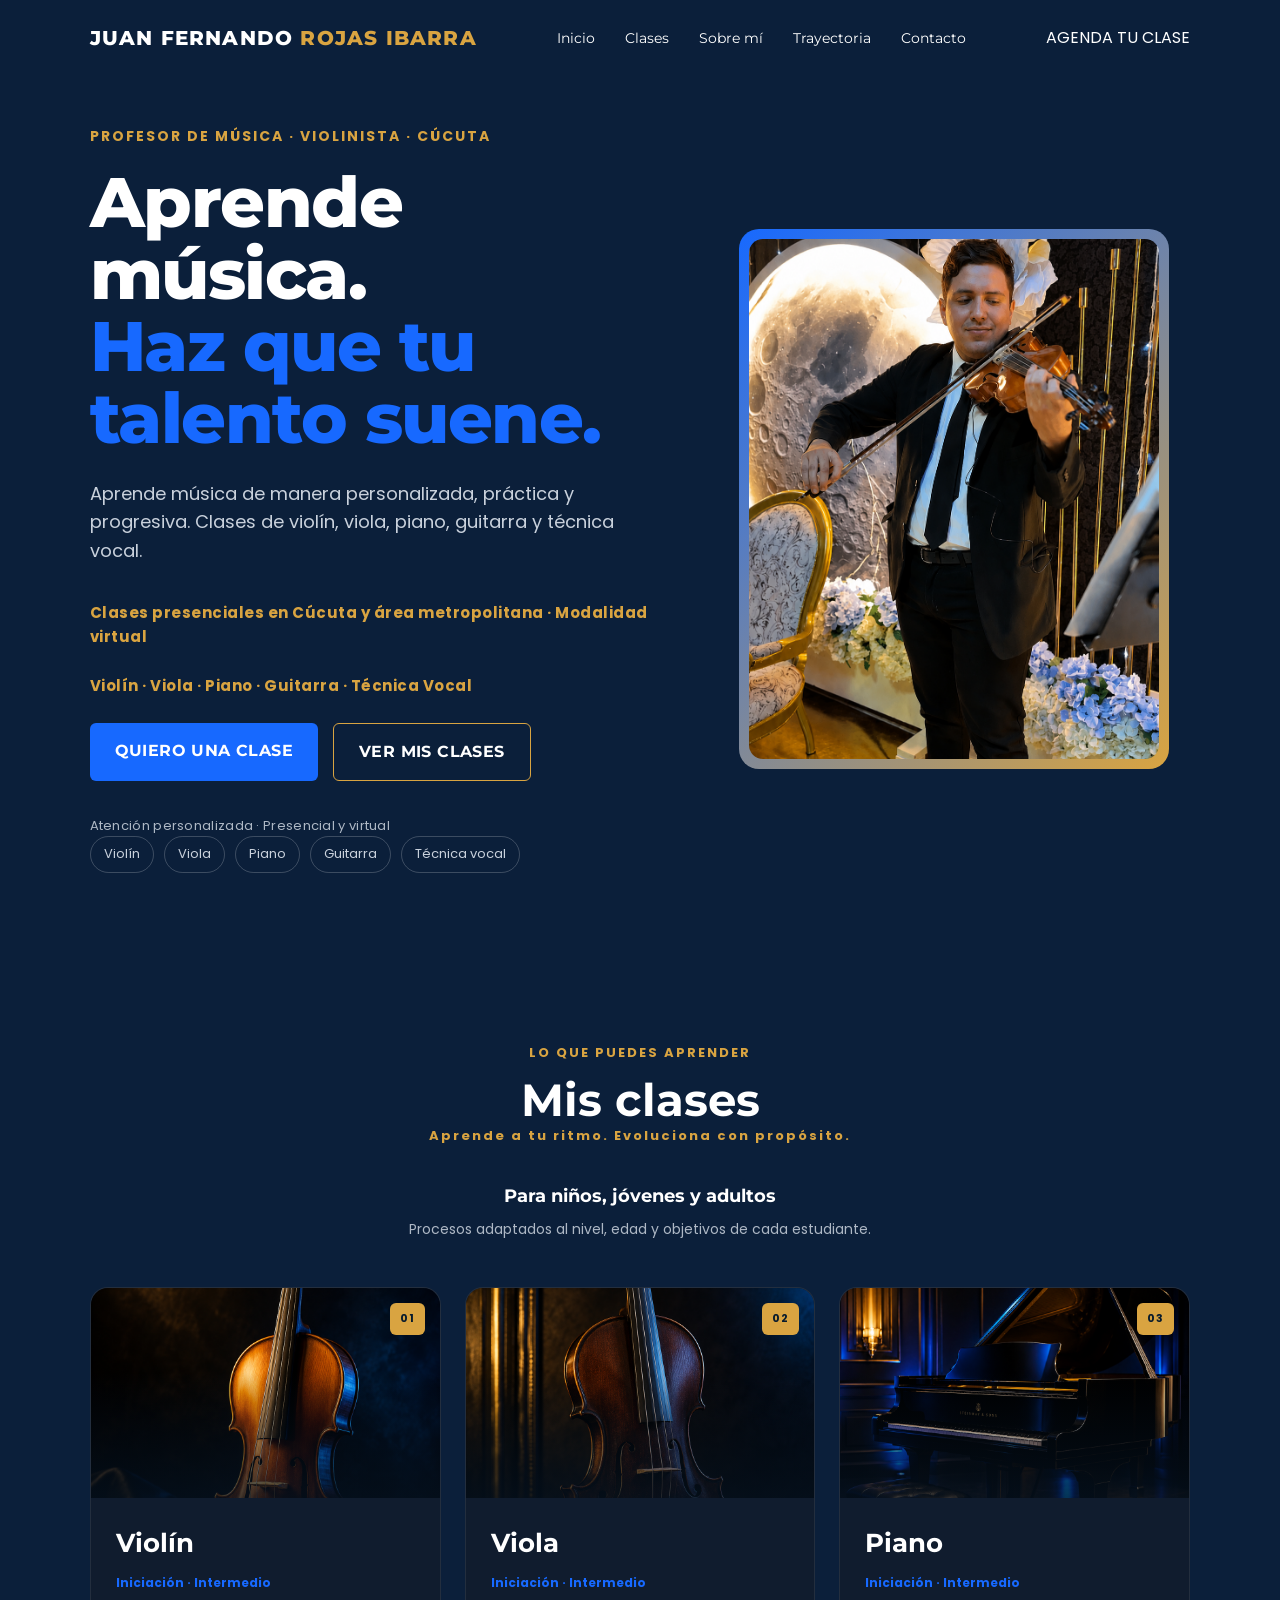
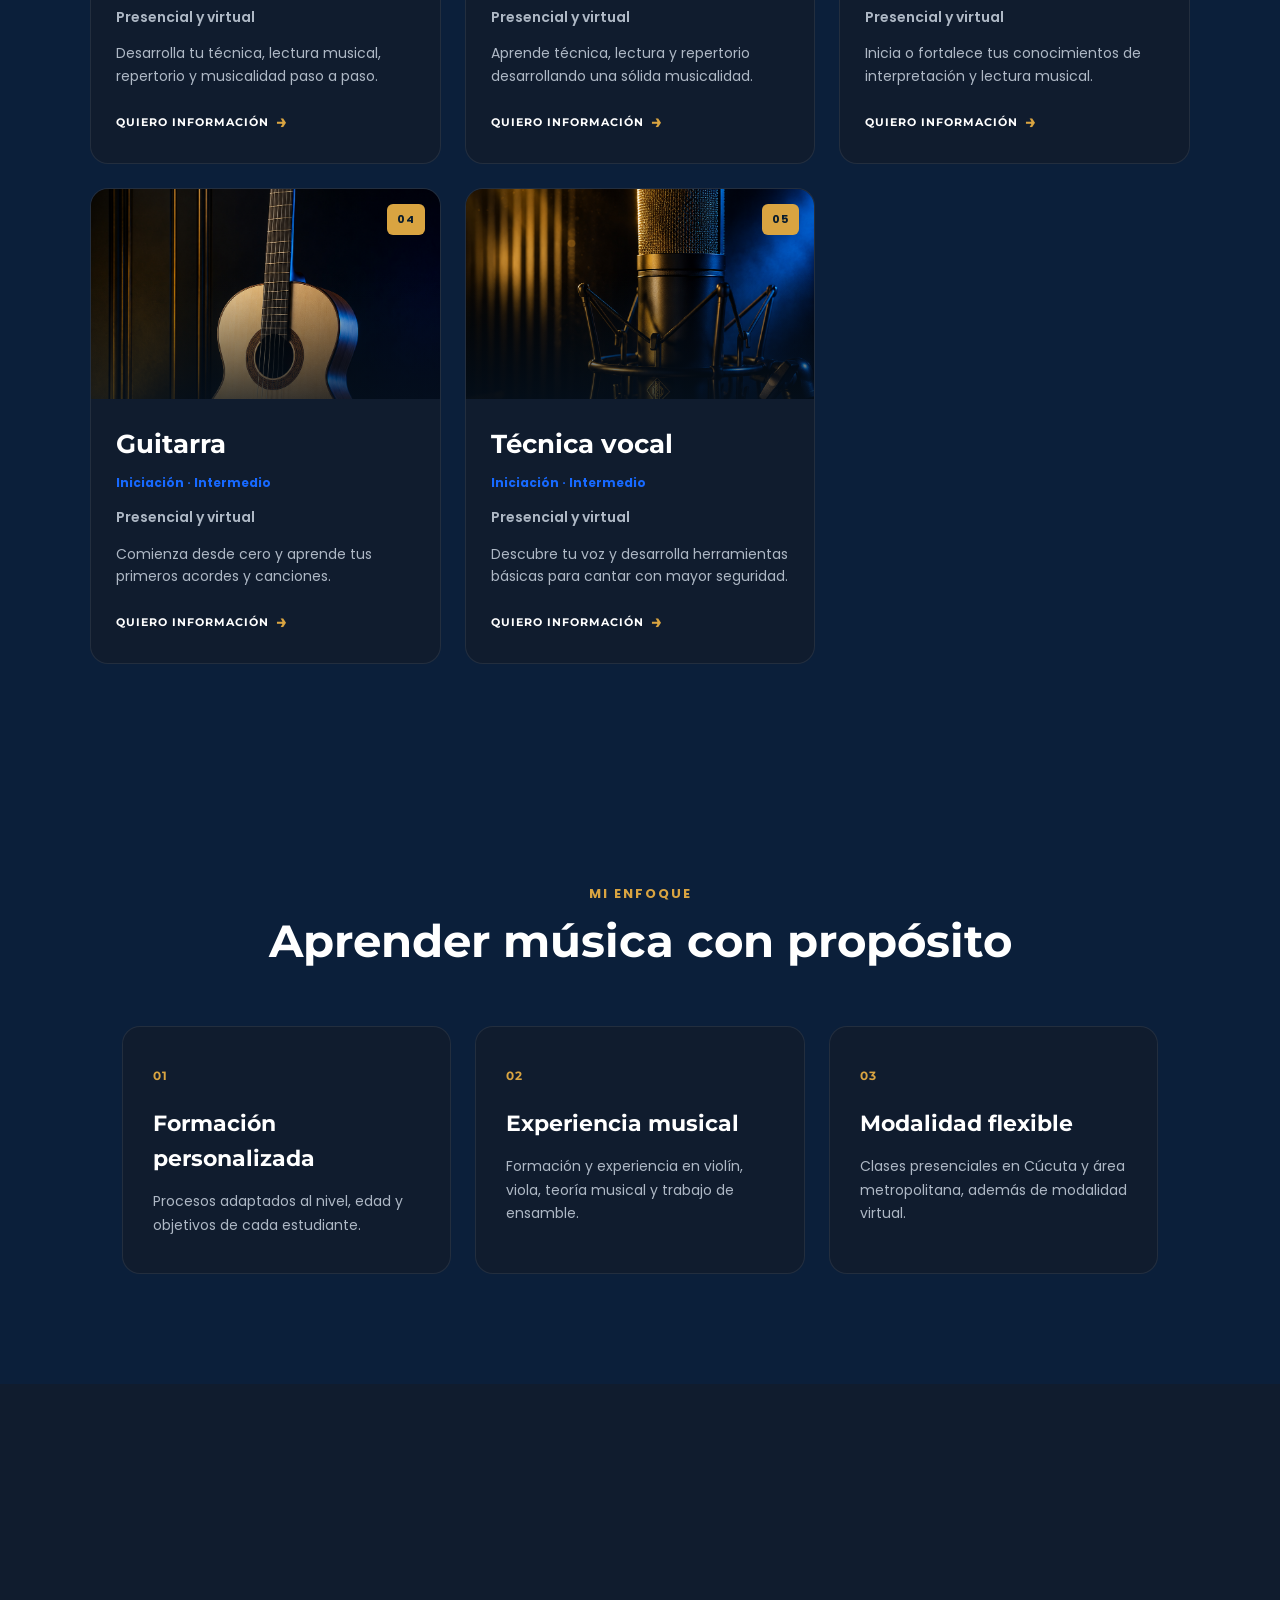
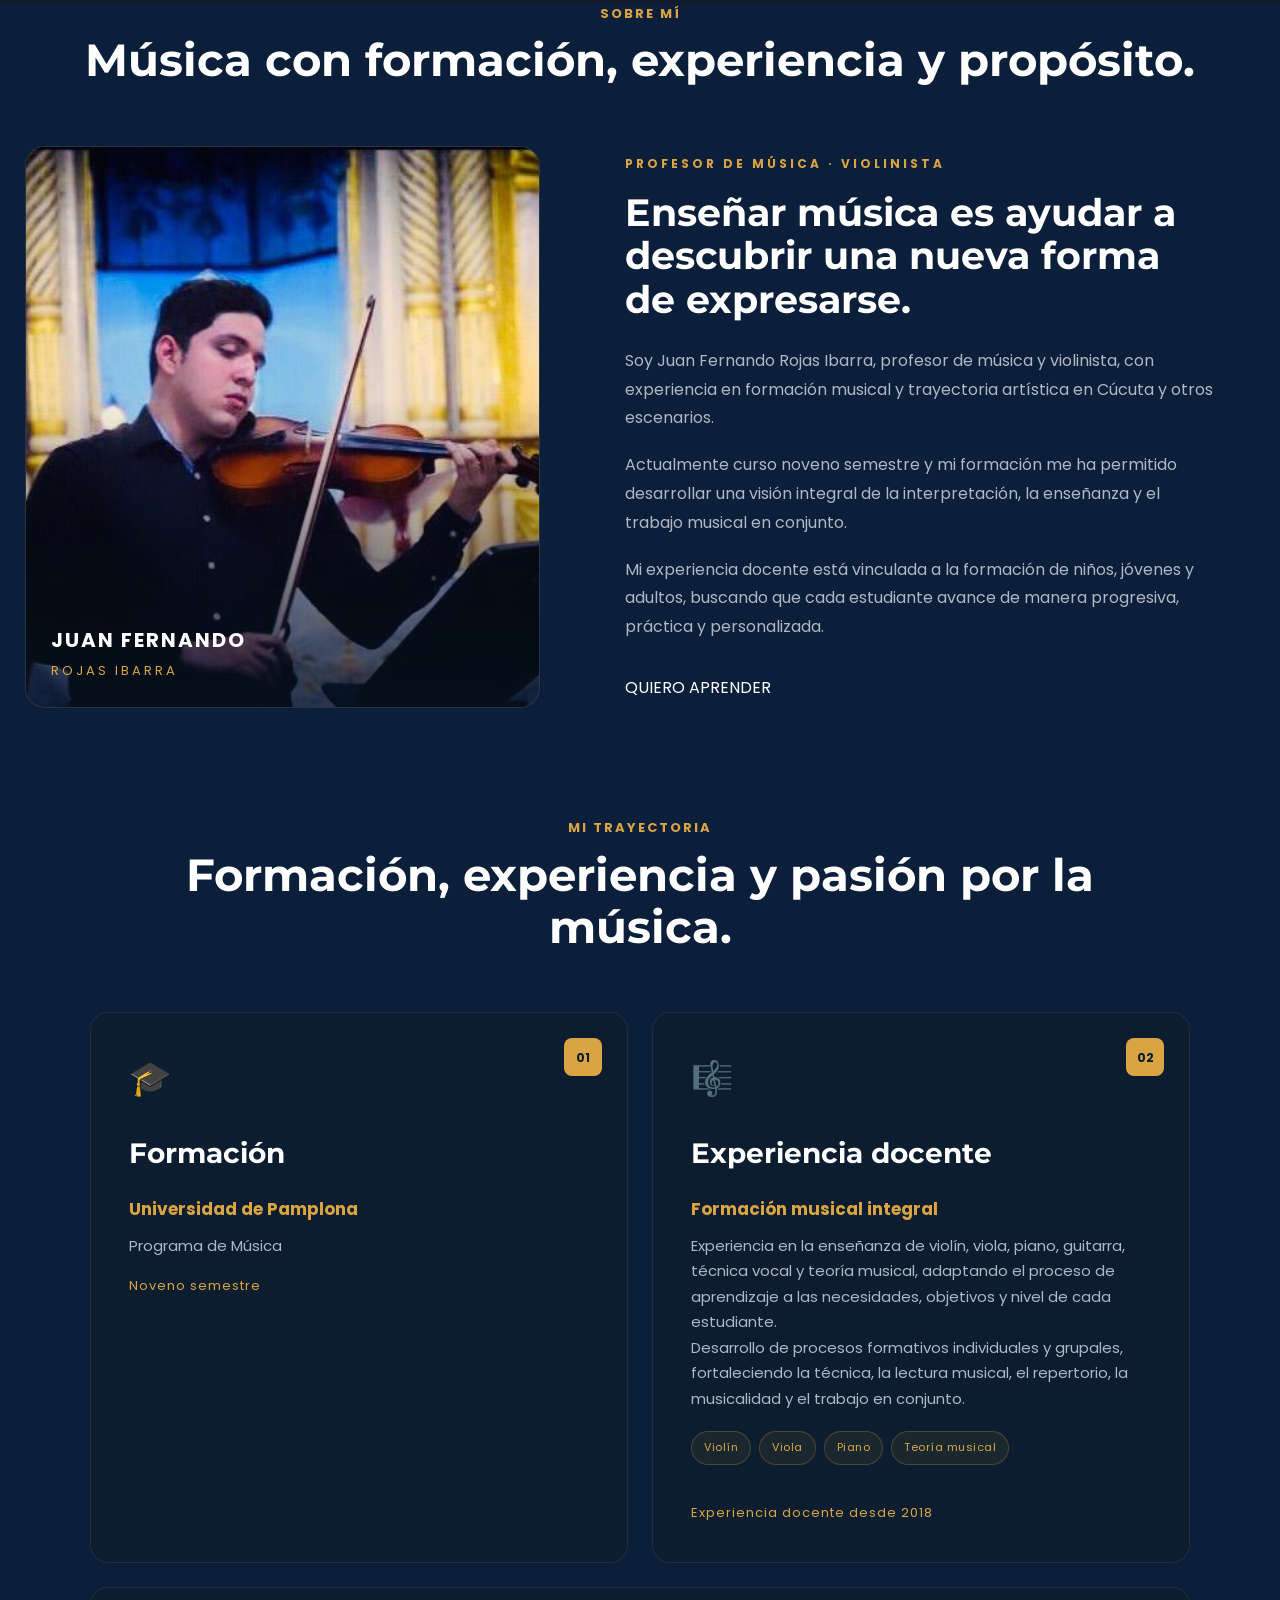
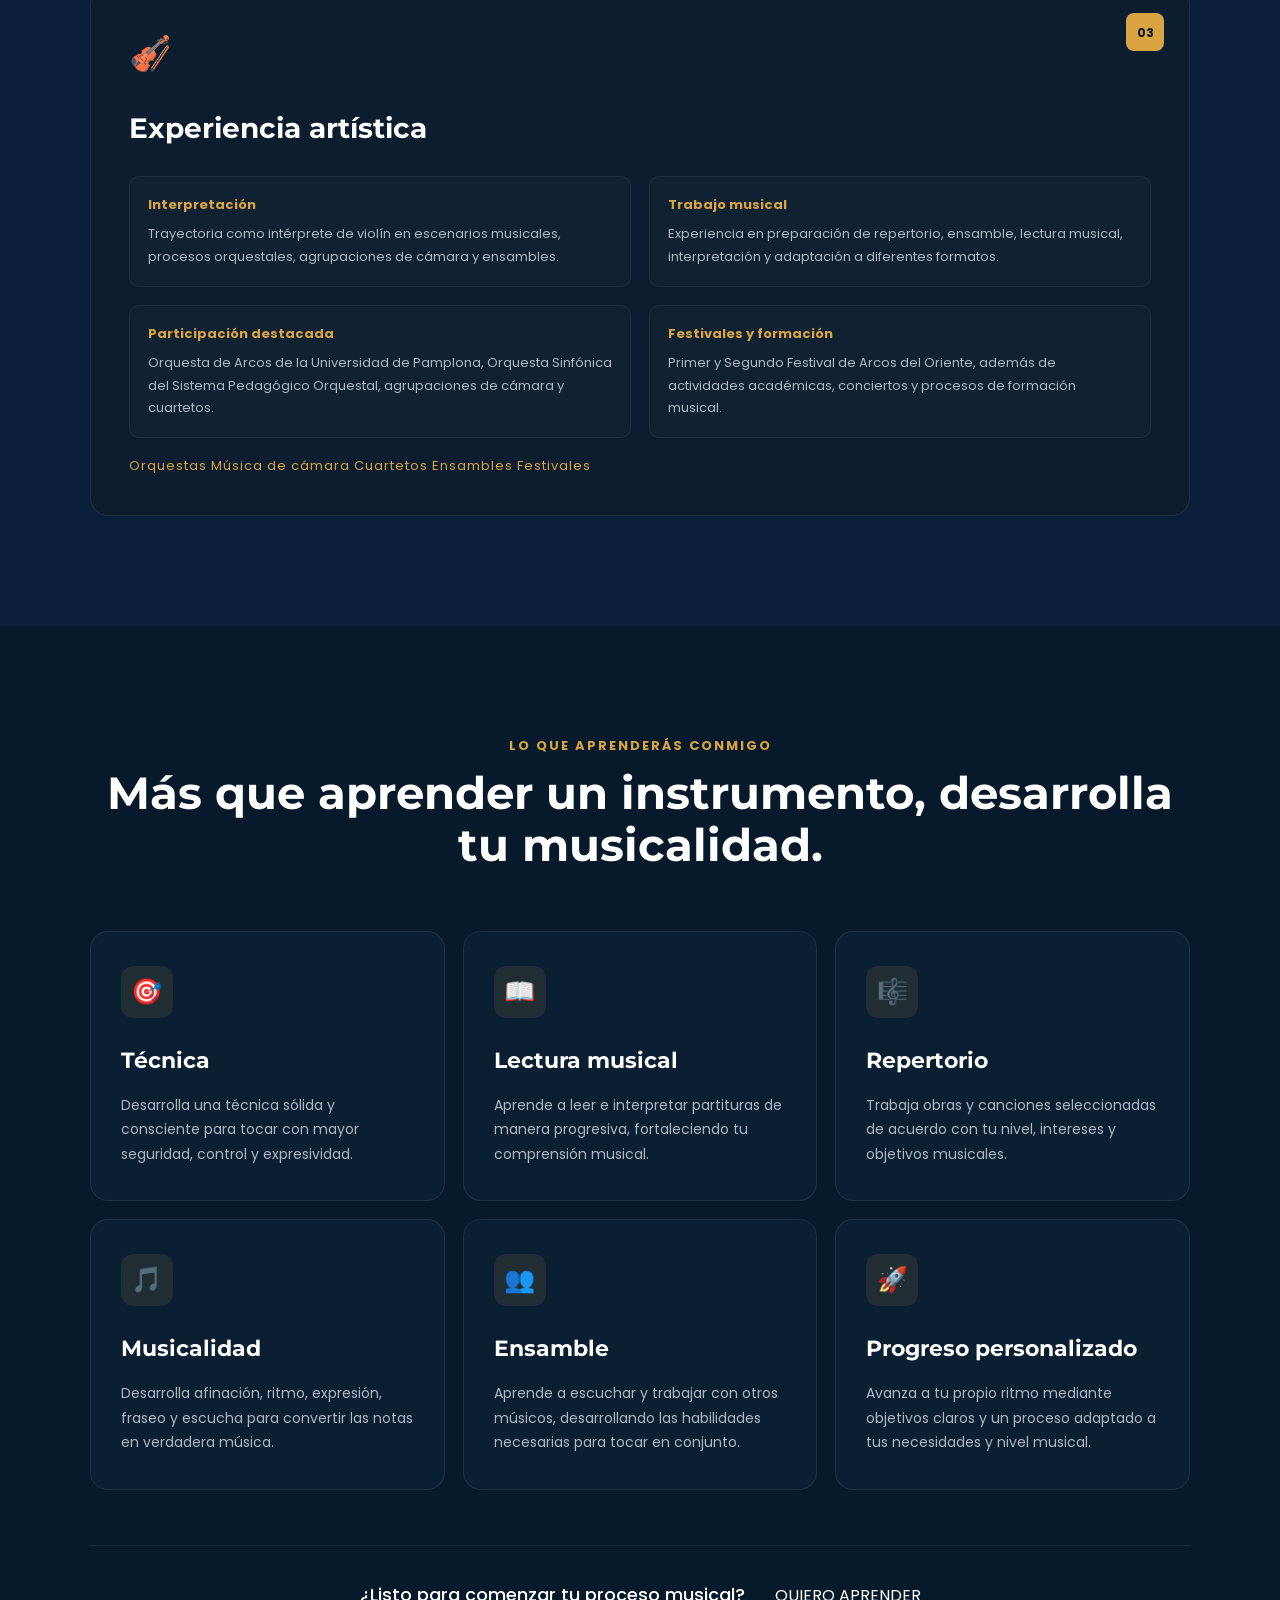
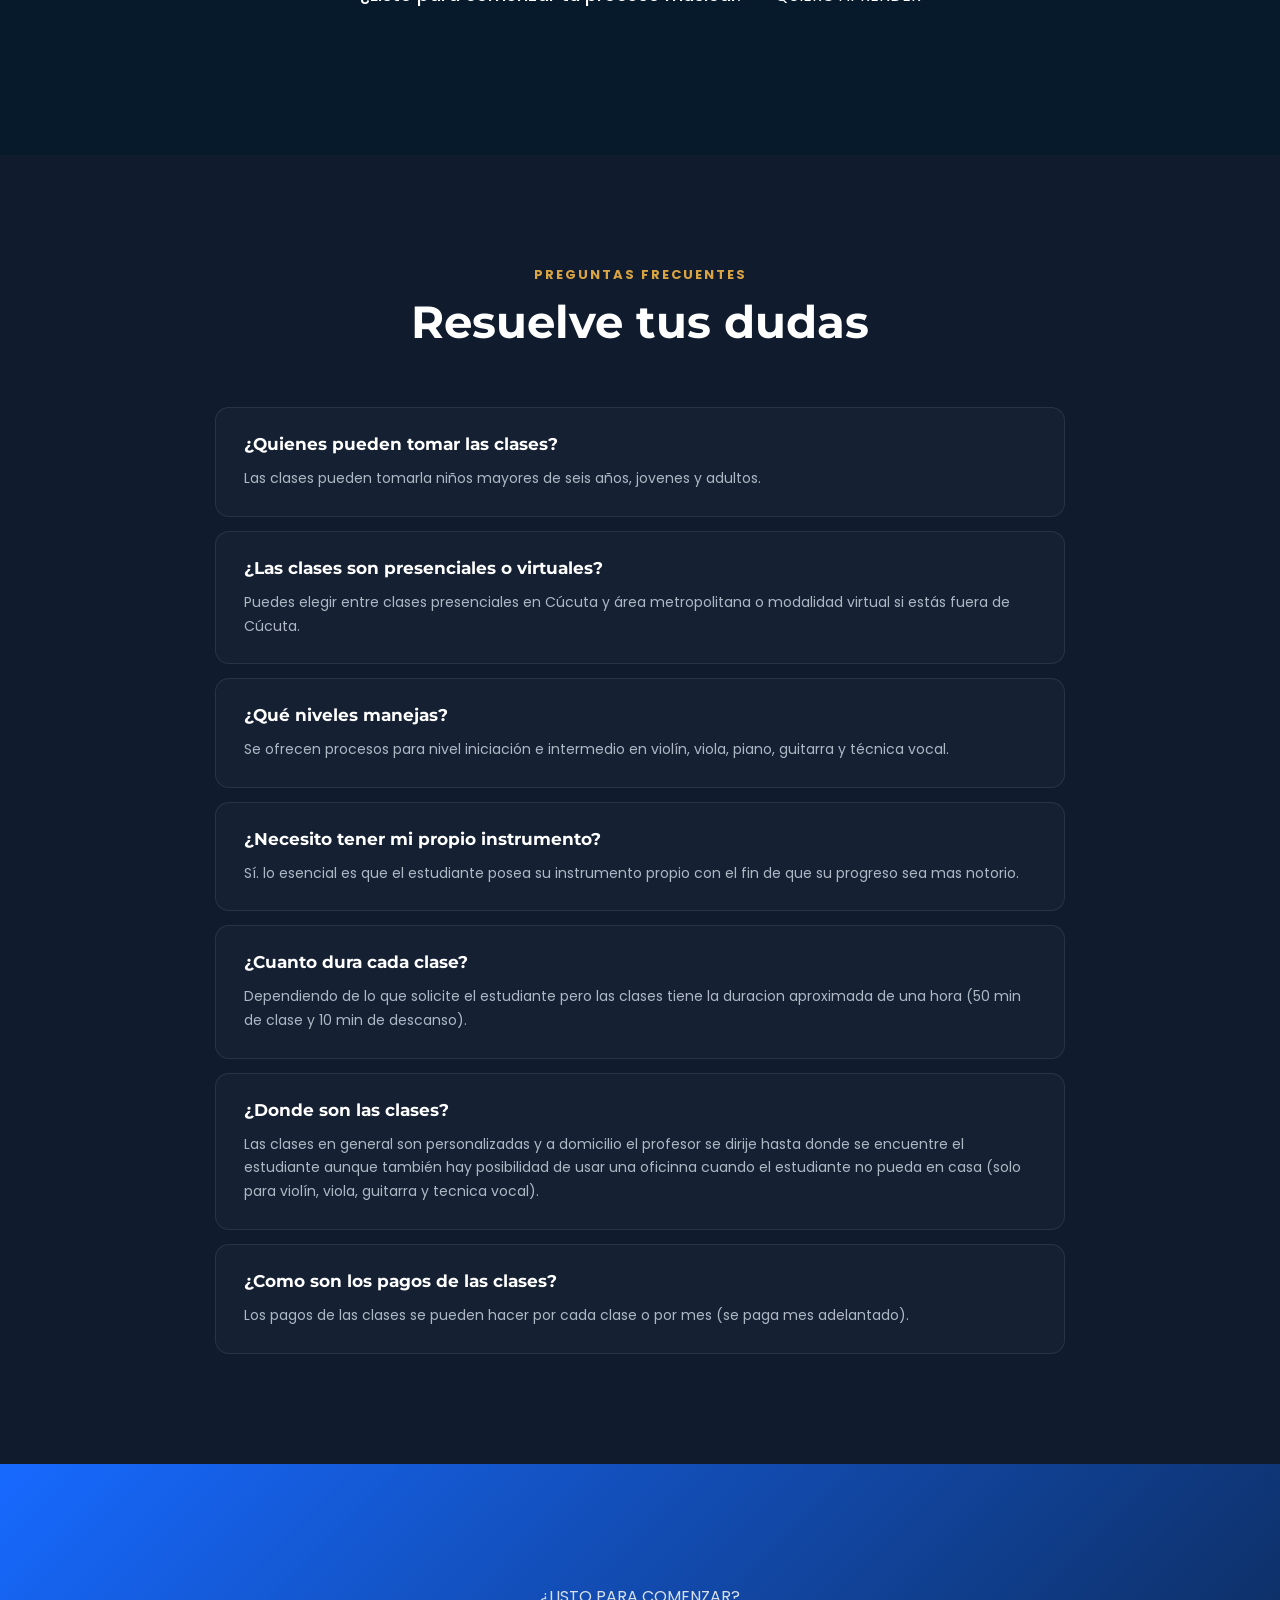
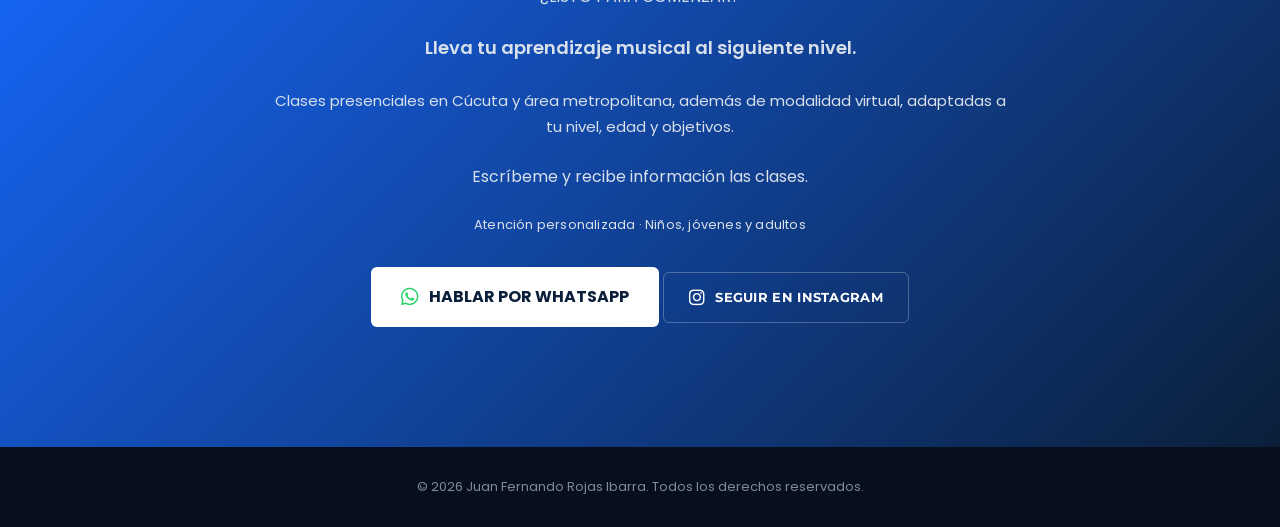
==== commit 69a15be4: "Add files via upload" ====
--- a/index.html
+++ b/index.html
@@ -1031,6 +1031,79 @@
 
 </section>
 
+<section id="faq" class="faq">
+
+    <div class="titulo-seccion">
+        <p>PREGUNTAS FRECUENTES</p>
+        <h2>Resuelve tus dudas</h2>
+    </div>
+
+    <div class="faq-lista">
+
+        <div class="faq-item">
+            <h3>¿Quienes pueden tomar las clases?</h3>
+            <p>
+                Las clases pueden tomarla niños mayores de seis años,
+                jovenes y adultos.
+            </p>
+        </div>
+
+        <div class="faq-item">
+            <h3>¿Las clases son presenciales o virtuales?</h3>
+            <p>
+                Puedes elegir entre clases presenciales en Cúcuta y
+                área metropolitana o modalidad virtual si estás fuera de Cúcuta.
+            </p>
+        </div>
+
+        <div class="faq-item">
+            <h3>¿Qué niveles manejas?</h3>
+            <p>
+                Se ofrecen procesos para nivel iniciación e intermedio
+                en violín, viola, piano, guitarra y técnica vocal.
+            </p>
+        </div>
+
+        <div class="faq-item">
+            <h3>¿Necesito tener mi propio instrumento?</h3>
+            <p>
+                Sí. lo esencial es que el estudiante posea su instrumento propio
+                con el fin de que su progreso sea mas notorio.
+            </p>
+        </div>
+
+        <div class="faq-item">
+            <h3>¿Cuanto dura cada clase?</h3>
+            <p>
+                Dependiendo de lo que solicite el estudiante
+                pero las clases tiene la duracion aproximada de una hora
+                (50 min de clase y 10 min de descanso).
+            </p>
+        </div>
+
+        <div class="faq-item">
+            <h3>¿Donde son las clases?</h3>
+            <p>
+                Las clases en general son personalizadas y
+                a domicilio el profesor se dirije hasta donde 
+                se encuentre el estudiante aunque también
+                hay posibilidad de usar una oficinna cuando
+                el estudiante no pueda en casa
+                (solo para violín, viola, guitarra y tecnica vocal).
+            </p>
+        </div>
+
+        <div class="faq-item">
+            <h3>¿Como son los pagos de las clases?</h3>
+            <p>
+                Los pagos de las clases se pueden hacer por cada clase
+                o por mes (se paga mes adelantado).
+            </p>
+        </div>
+
+    </div>
+
+</section>
 
         <!-- =========================
              CONTACTO
--- a/style.css
+++ b/style.css
@@ -644,6 +644,45 @@
 }
 
 /* =========================================================
+   PREGUNTAS FRECUENTES
+========================================================= */
+
+.faq {
+    padding: 110px 8%;
+    background: #101C2E;
+}
+
+.faq-lista {
+    max-width: 850px;
+    margin: 0 auto;
+    display: flex;
+    flex-direction: column;
+    gap: 14px;
+}
+
+.faq-item {
+    padding: 25px 28px;
+    background: rgba(255,255,255,0.025);
+    border: 1px solid rgba(255,255,255,0.08);
+    border-radius: 14px;
+}
+
+.faq-item h3 {
+    color: #FFFFFF;
+    font-family: "Montserrat", sans-serif;
+    font-size: 17px;
+    line-height: 1.4;
+    margin-bottom: 10px;
+}
+
+.faq-item p {
+    color: #AEB8C5;
+    font-size: 14px;
+    line-height: 1.7;
+    margin: 0;
+}
+
+/* =========================================================
    7. SOBRE MÍ
 ========================================================= */
 
@@ -1498,6 +1537,29 @@
     font-size: 14px;
 }
 
+/* ---------- FAQ ---------- */
+
+.faq {
+    padding: 80px 7%;
+}
+
+.faq-lista {
+    gap: 12px;
+}
+
+.faq-item {
+    padding: 22px 20px;
+}
+
+.faq-item h3 {
+    font-size: 16px;
+}
+
+.faq-item p {
+    font-size: 14px;
+    line-height: 1.65;
+}
+
     /* ---------- SOBRE MÍ ---------- */
 
     .sobre-mi {
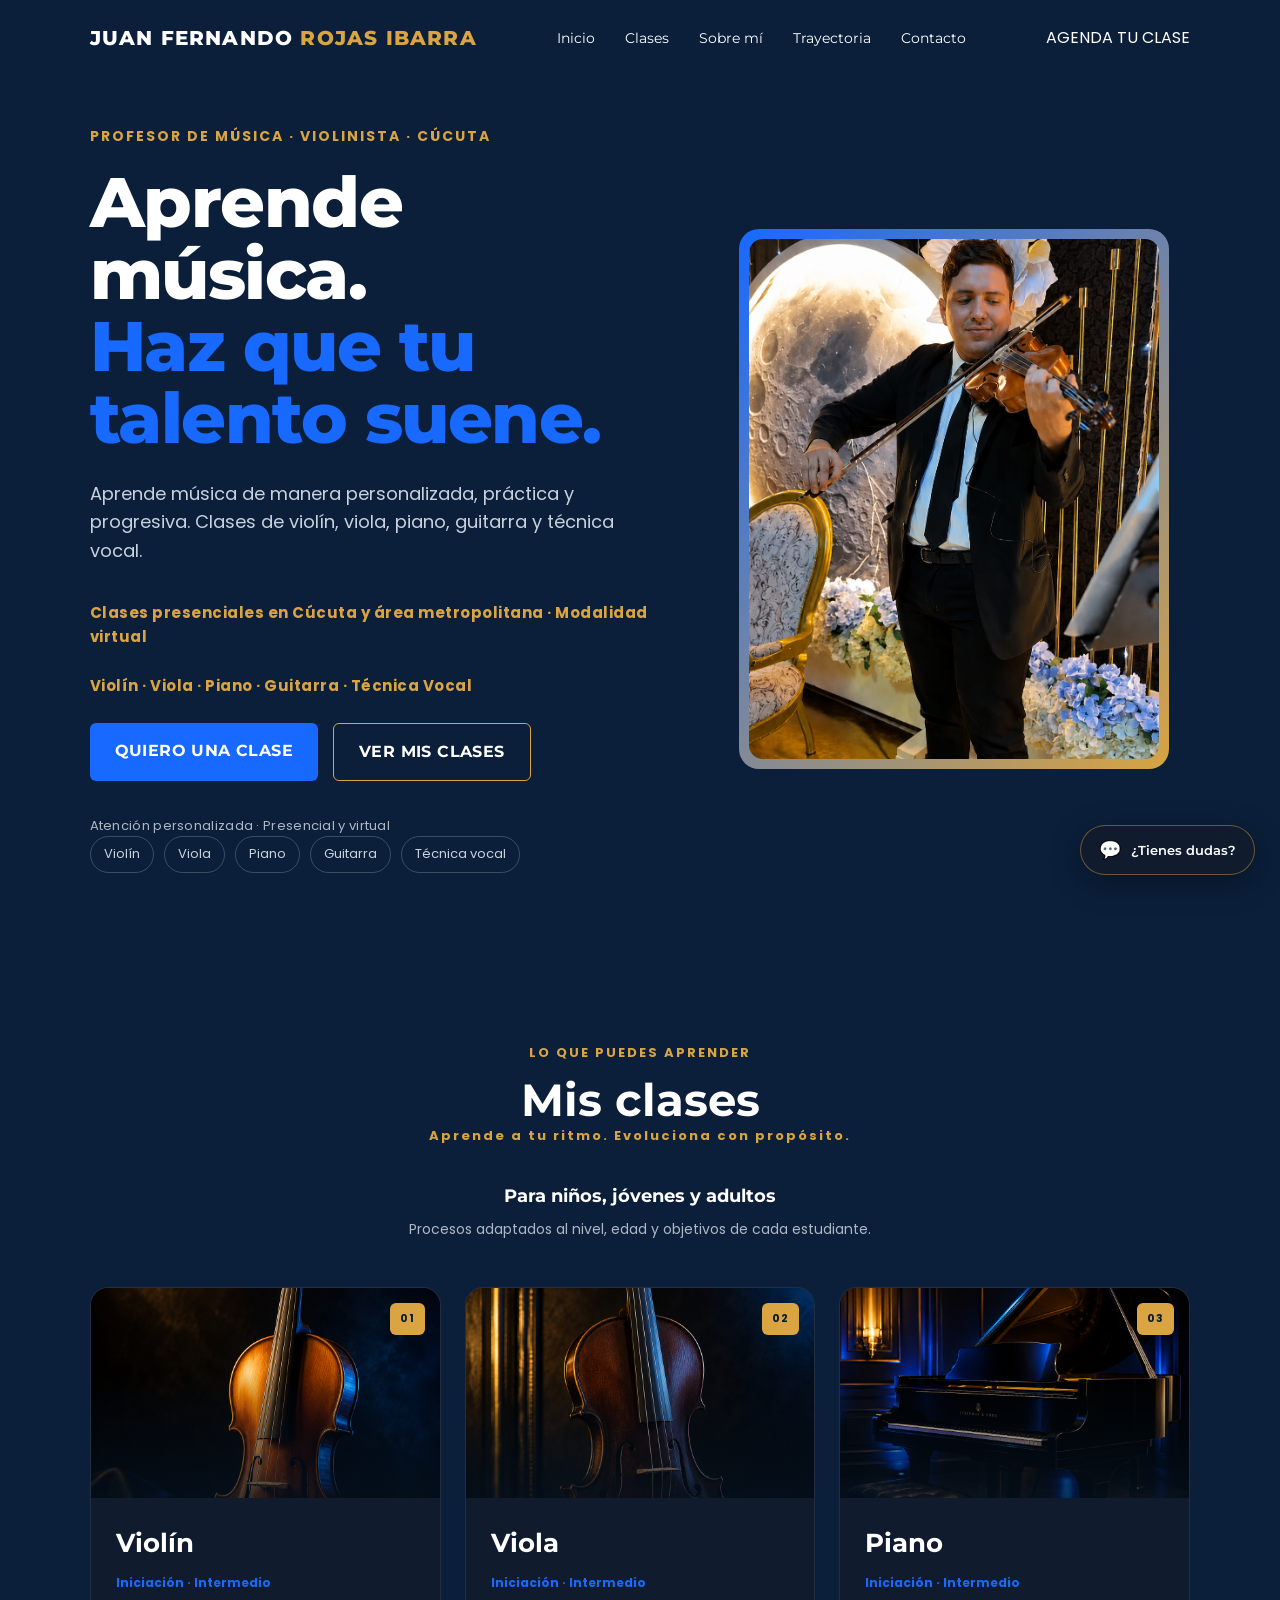
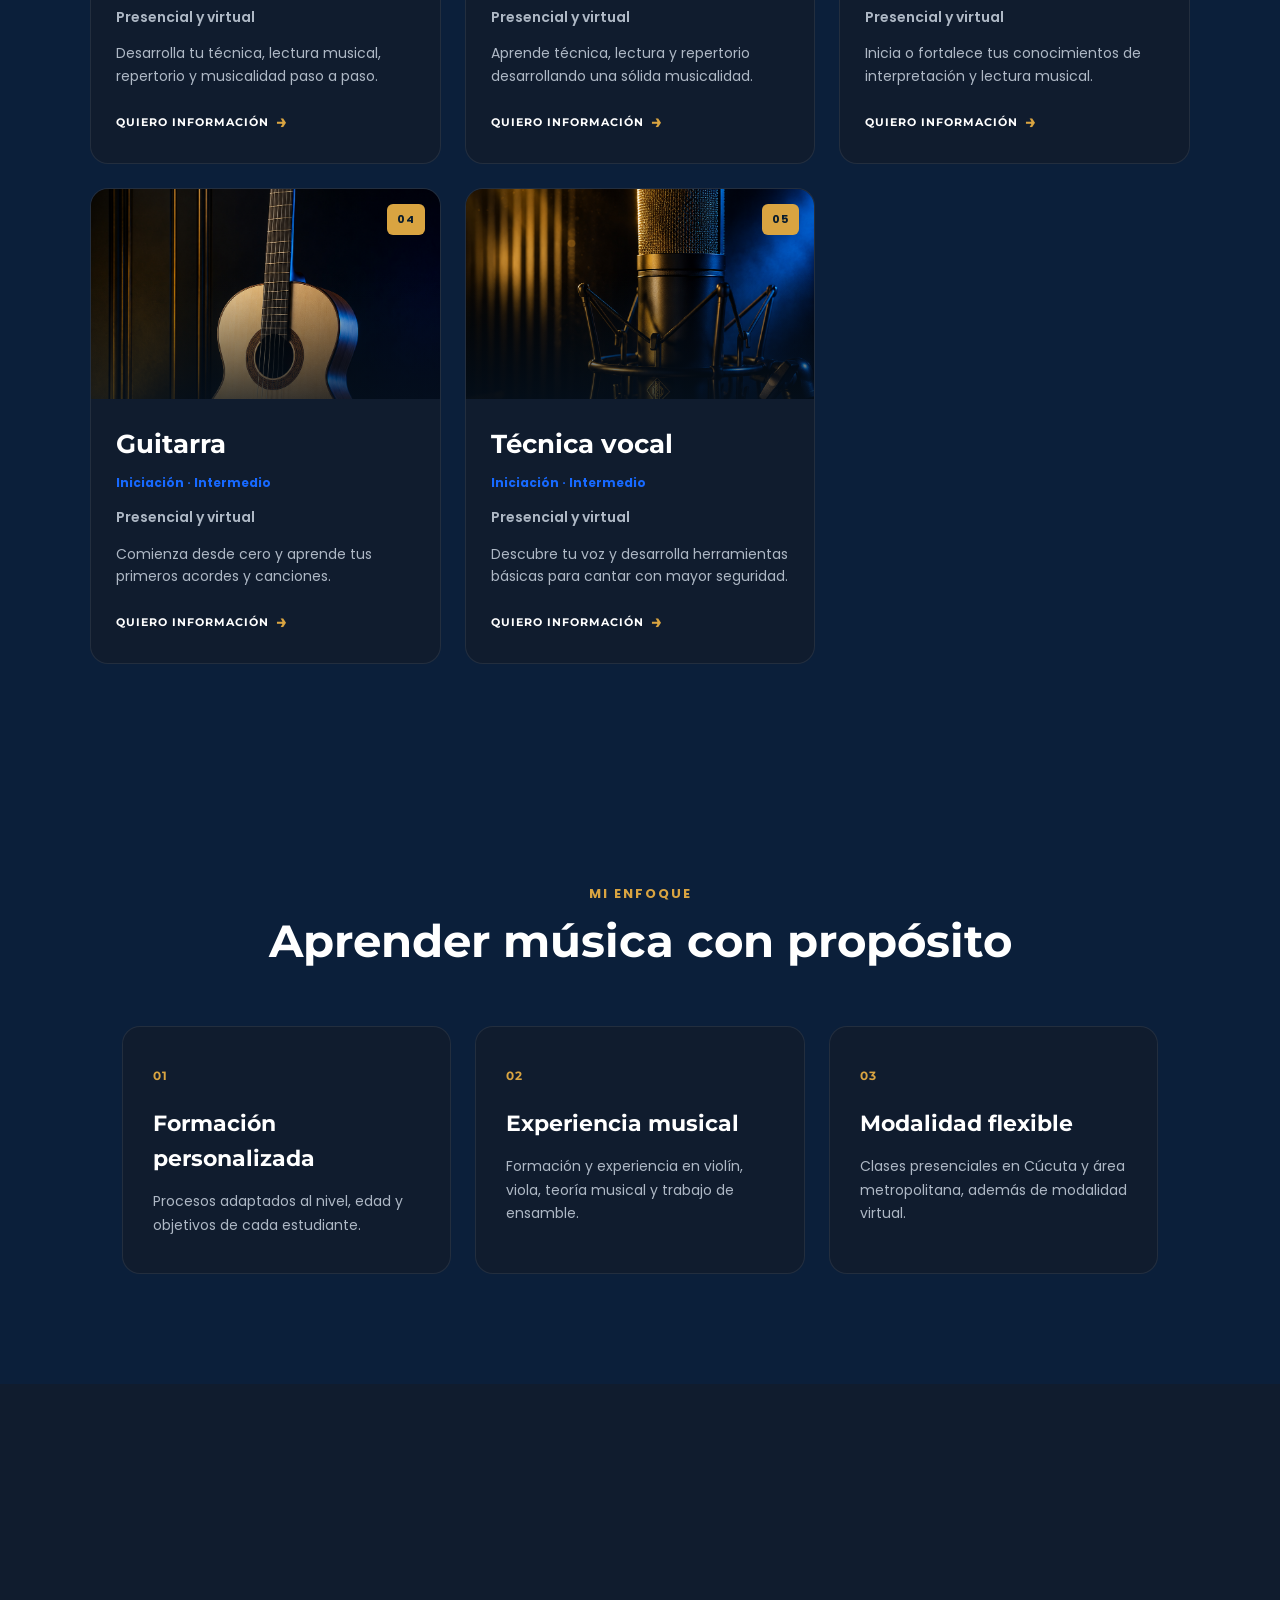
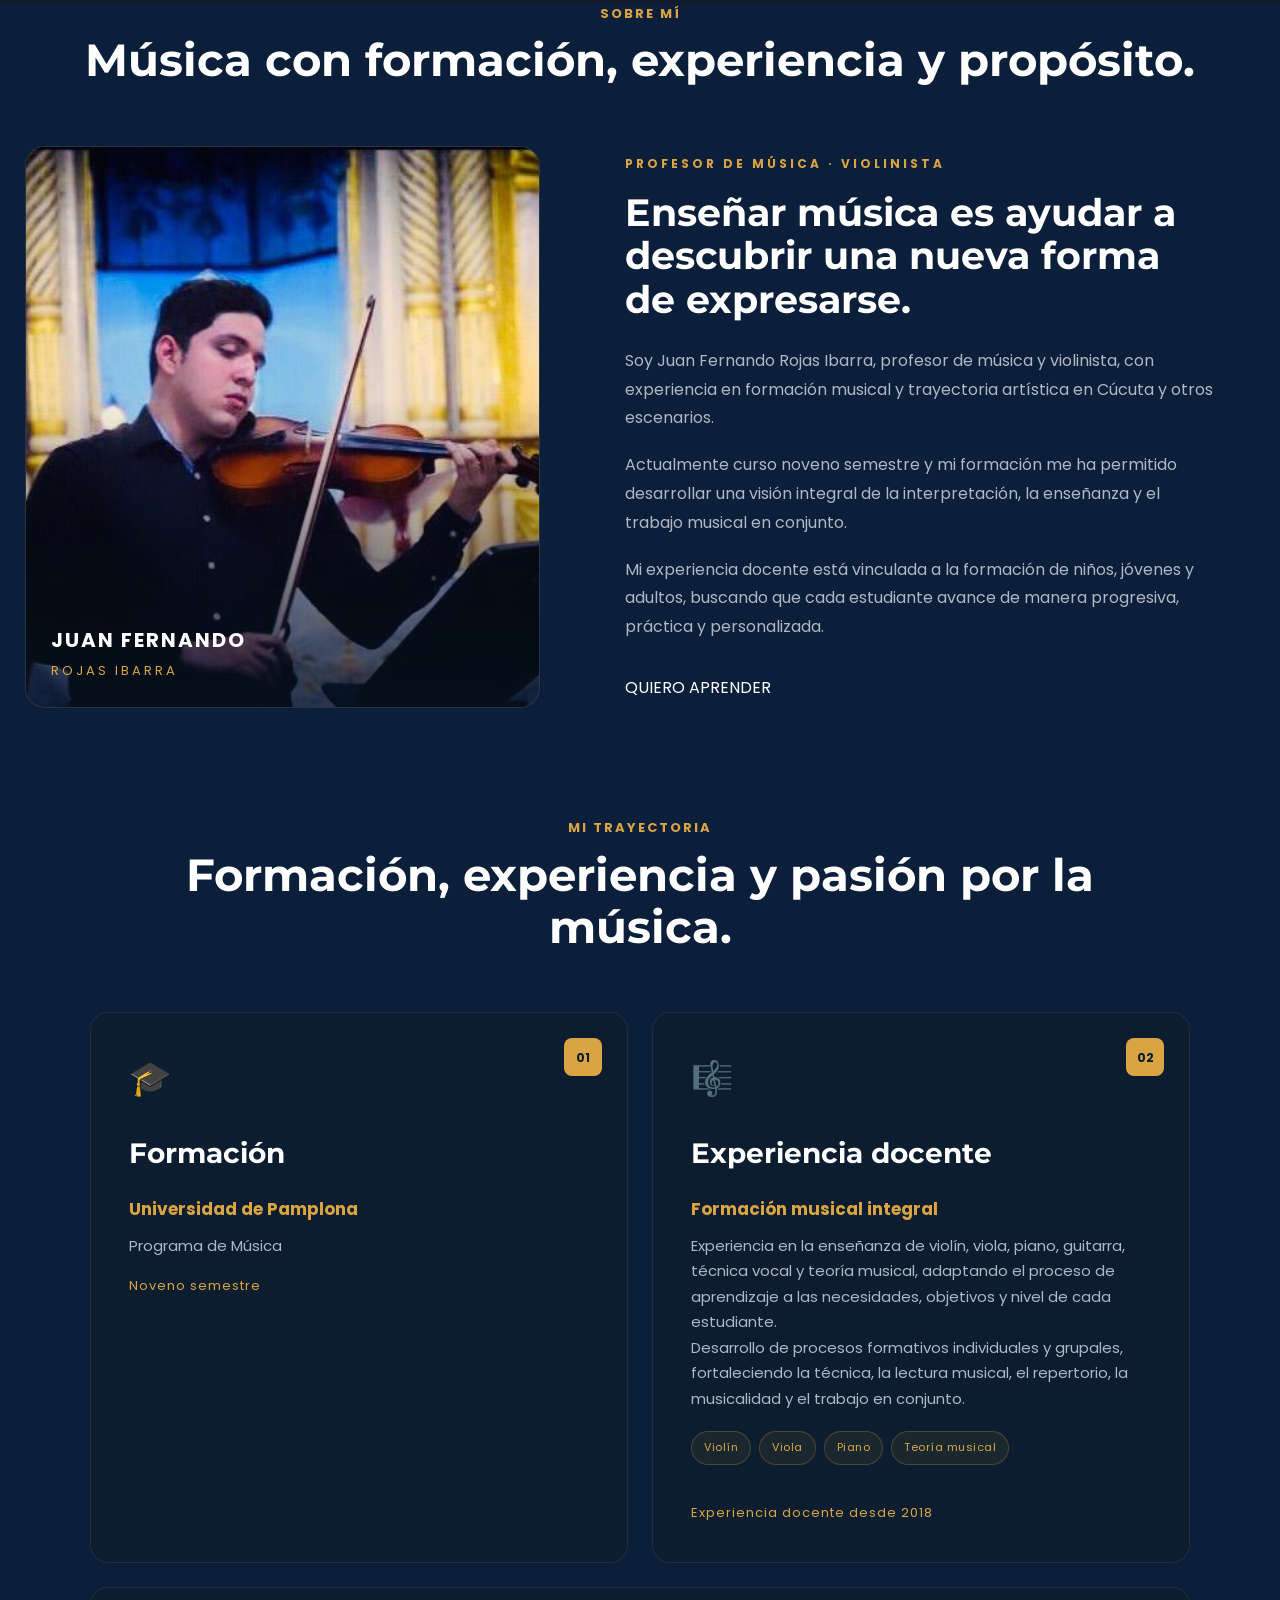
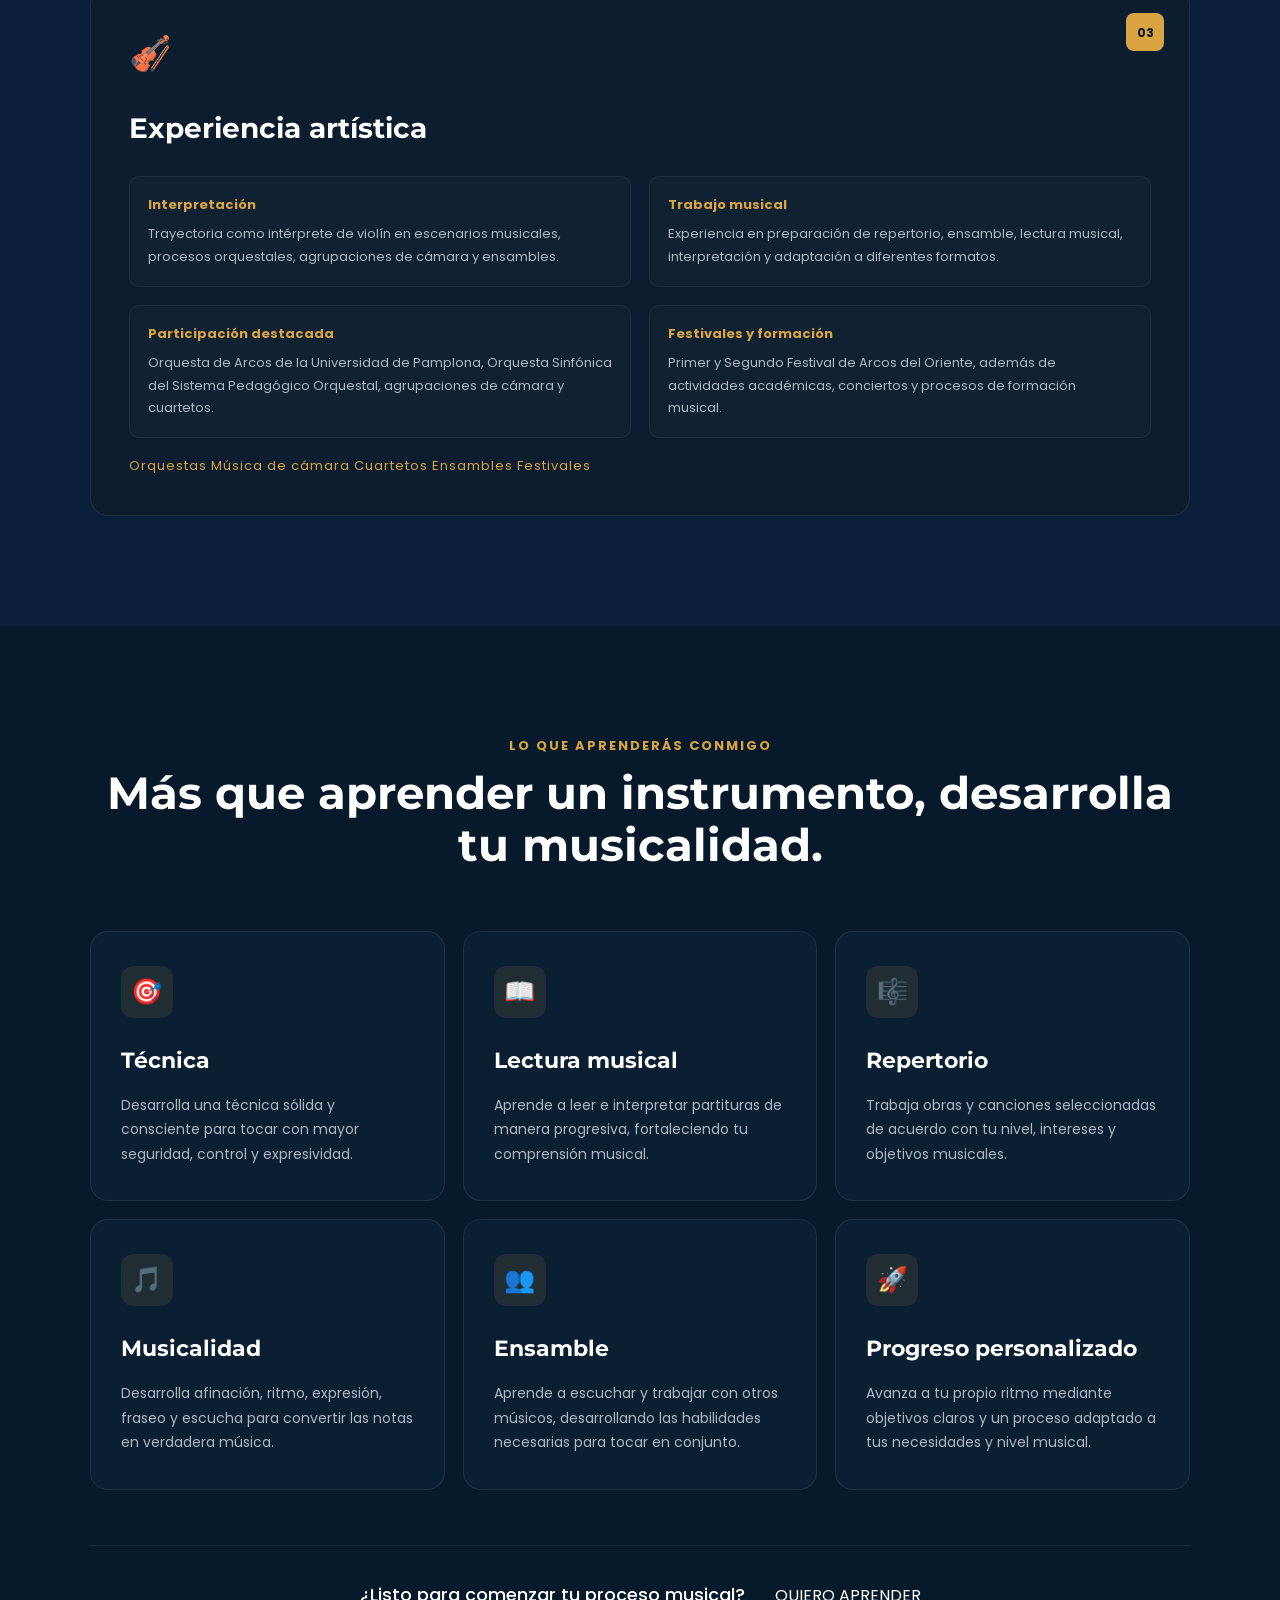
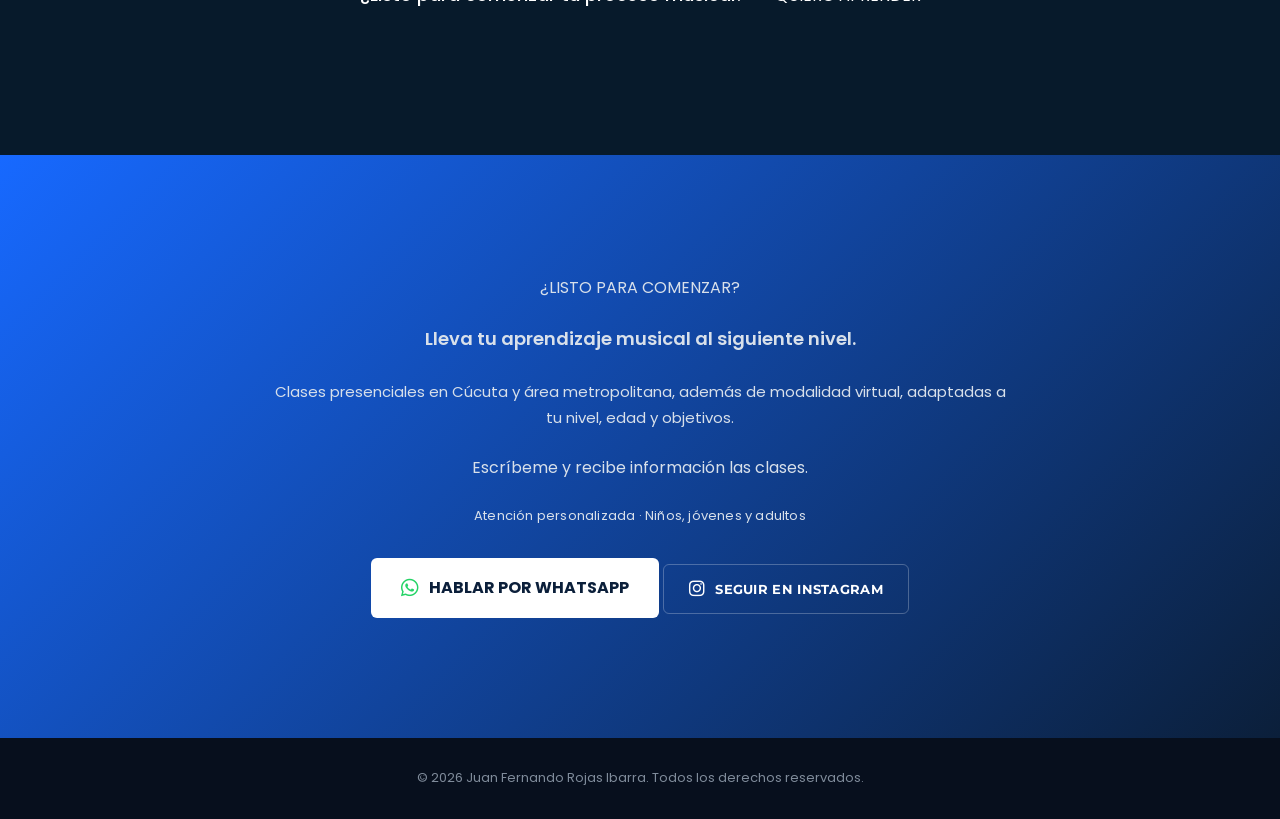
==== commit 7ee626ef: "Add files via upload" ====
--- a/index.html
+++ b/index.html
@@ -1031,80 +1031,6 @@
 
 </section>
 
-<section id="faq" class="faq">
-
-    <div class="titulo-seccion">
-        <p>PREGUNTAS FRECUENTES</p>
-        <h2>Resuelve tus dudas</h2>
-    </div>
-
-    <div class="faq-lista">
-
-        <div class="faq-item">
-            <h3>¿Quienes pueden tomar las clases?</h3>
-            <p>
-                Las clases pueden tomarla niños mayores de seis años,
-                jovenes y adultos.
-            </p>
-        </div>
-
-        <div class="faq-item">
-            <h3>¿Las clases son presenciales o virtuales?</h3>
-            <p>
-                Puedes elegir entre clases presenciales en Cúcuta y
-                área metropolitana o modalidad virtual si estás fuera de Cúcuta.
-            </p>
-        </div>
-
-        <div class="faq-item">
-            <h3>¿Qué niveles manejas?</h3>
-            <p>
-                Se ofrecen procesos para nivel iniciación e intermedio
-                en violín, viola, piano, guitarra y técnica vocal.
-            </p>
-        </div>
-
-        <div class="faq-item">
-            <h3>¿Necesito tener mi propio instrumento?</h3>
-            <p>
-                Sí. lo esencial es que el estudiante posea su instrumento propio
-                con el fin de que su progreso sea mas notorio.
-            </p>
-        </div>
-
-        <div class="faq-item">
-            <h3>¿Cuanto dura cada clase?</h3>
-            <p>
-                Dependiendo de lo que solicite el estudiante
-                pero las clases tiene la duracion aproximada de una hora
-                (50 min de clase y 10 min de descanso).
-            </p>
-        </div>
-
-        <div class="faq-item">
-            <h3>¿Donde son las clases?</h3>
-            <p>
-                Las clases en general son personalizadas y
-                a domicilio el profesor se dirije hasta donde 
-                se encuentre el estudiante aunque también
-                hay posibilidad de usar una oficinna cuando
-                el estudiante no pueda en casa
-                (solo para violín, viola, guitarra y tecnica vocal).
-            </p>
-        </div>
-
-        <div class="faq-item">
-            <h3>¿Como son los pagos de las clases?</h3>
-            <p>
-                Los pagos de las clases se pueden hacer por cada clase
-                o por mes (se paga mes adelantado).
-            </p>
-        </div>
-
-    </div>
-
-</section>
-
         <!-- =========================
              CONTACTO
         ========================== -->
@@ -1177,6 +1103,54 @@
 
     <script src="script.js"></script>
 
+    <!-- =========================================================
+     CHAT DE PREGUNTAS FRECUENTES
+========================================================= -->
+
+<div class="chat-faq">
+
+    <button class="chat-faq-boton" id="chatFaqBoton" aria-label="Abrir asistente">
+        <span class="chat-icono">💬</span>
+        <span class="chat-texto">¿Tienes dudas?</span>
+    </button>
+
+    <div class="chat-faq-ventana" id="chatFaqVentana">
+
+        <div class="chat-faq-header">
+            <div>
+                <strong>Asistente de Juan</strong>
+                <span>Preguntas frecuentes</span>
+            </div>
+
+            <button
+                class="chat-faq-cerrar"
+                id="chatFaqCerrar"
+                aria-label="Cerrar asistente"
+            >
+                ×
+            </button>
+        </div>
+
+        <div class="chat-faq-contenido" id="chatFaqContenido">
+
+            <div class="chat-mensaje chat-asistente">
+                <p>
+                    ¡Hola! 👋 Soy el asistente de Juan Fernando.
+                </p>
+                <p>
+                    Estoy aquí para ayudarte a resolver algunas
+                    preguntas sobre las clases. ¿Qué te gustaría saber?
+                </p>
+            </div>
+
+            <div class="chat-preguntas" id="chatPreguntas"></div>
+
+        </div>
+
+    </div>
+
+</div>
+
 </body>
 
 </html>
--- a/style.css
+++ b/style.css
@@ -1537,28 +1537,6 @@
     font-size: 14px;
 }
 
-/* ---------- FAQ ---------- */
-
-.faq {
-    padding: 80px 7%;
-}
-
-.faq-lista {
-    gap: 12px;
-}
-
-.faq-item {
-    padding: 22px 20px;
-}
-
-.faq-item h3 {
-    font-size: 16px;
-}
-
-.faq-item p {
-    font-size: 14px;
-    line-height: 1.65;
-}
 
     /* ---------- SOBRE MÍ ---------- */
 
@@ -2001,3 +1979,206 @@
     line-height: 1.7;
 }
 
+/* =========================================================
+   CHAT FAQ
+========================================================= */
+
+.chat-faq {
+    position: fixed;
+    right: 25px;
+    bottom: 25px;
+    z-index: 9999;
+    font-family: "Montserrat", sans-serif;
+}
+
+.chat-faq-boton {
+    display: flex;
+    align-items: center;
+    gap: 10px;
+    padding: 13px 18px;
+    border: 1px solid rgba(217,164,65,0.45);
+    border-radius: 30px;
+    background: #101C2E;
+    color: #FFFFFF;
+    box-shadow: 0 8px 30px rgba(0,0,0,0.35);
+    cursor: pointer;
+    font-family: inherit;
+    font-size: 13px;
+    font-weight: 600;
+    transition: transform 0.25s ease, border-color 0.25s ease;
+}
+
+.chat-faq-boton:hover {
+    transform: translateY(-3px);
+    border-color: #D9A441;
+}
+
+.chat-icono {
+    font-size: 18px;
+}
+
+.chat-texto {
+    white-space: nowrap;
+}
+
+.chat-faq-ventana {
+    position: absolute;
+    right: 0;
+    bottom: 65px;
+    width: 350px;
+    max-height: 560px;
+    display: none;
+    flex-direction: column;
+    overflow: hidden;
+    background: #101C2E;
+    border: 1px solid rgba(255,255,255,0.10);
+    border-radius: 18px;
+    box-shadow: 0 15px 45px rgba(0,0,0,0.45);
+}
+
+.chat-faq-ventana.abierto {
+    display: flex;
+}
+
+.chat-faq-header {
+    display: flex;
+    align-items: center;
+    justify-content: space-between;
+    padding: 18px 20px;
+    background: #0B1F3A;
+    border-bottom: 1px solid rgba(255,255,255,0.08);
+}
+
+.chat-faq-header strong {
+    display: block;
+    color: #FFFFFF;
+    font-size: 15px;
+    margin-bottom: 4px;
+}
+
+.chat-faq-header span {
+    display: block;
+    color: #AEB8C5;
+    font-size: 11px;
+}
+
+.chat-faq-cerrar {
+    border: none;
+    background: transparent;
+    color: #FFFFFF;
+    font-size: 27px;
+    line-height: 1;
+    cursor: pointer;
+}
+
+.chat-faq-contenido {
+    padding: 18px;
+    overflow-y: auto;
+}
+
+.chat-mensaje {
+    max-width: 90%;
+    padding: 12px 14px;
+    margin-bottom: 14px;
+    border-radius: 14px;
+    font-size: 13px;
+    line-height: 1.6;
+}
+
+.chat-mensaje p {
+    margin: 0 0 7px;
+}
+
+.chat-mensaje p:last-child {
+    margin-bottom: 0;
+}
+
+.chat-asistente {
+    background: rgba(255,255,255,0.055);
+    color: #E1E7EF;
+    border-bottom-left-radius: 4px;
+}
+
+.chat-usuario {
+    margin-left: auto;
+    background: #D9A441;
+    color: #101C2E;
+    border-bottom-right-radius: 4px;
+}
+
+.chat-preguntas {
+    display: flex;
+    flex-direction: column;
+    gap: 8px;
+}
+
+.chat-pregunta {
+    width: 100%;
+    padding: 10px 12px;
+    text-align: left;
+    border: 1px solid rgba(217,164,65,0.25);
+    border-radius: 10px;
+    background: transparent;
+    color: #E1E7EF;
+    font-family: inherit;
+    font-size: 12px;
+    cursor: pointer;
+    transition: background 0.2s ease, border-color 0.2s ease;
+}
+
+.chat-pregunta:hover {
+    background: rgba(217,164,65,0.08);
+    border-color: rgba(217,164,65,0.55);
+}
+
+.chat-escribiendo {
+    color: #AEB8C5;
+    font-size: 12px;
+    font-style: italic;
+    margin-bottom: 12px;
+}
+
+.chat-whatsapp {
+    display: block;
+    margin-top: 10px;
+    padding: 12px;
+    border-radius: 10px;
+    background: #D9A441;
+    color: #101C2E;
+    text-align: center;
+    text-decoration: none;
+    font-size: 12px;
+    font-weight: 700;
+}
+
+/* ---------- CHAT EN MÓVIL ---------- */
+
+@media (max-width: 600px) {
+
+    .chat-faq {
+        right: 15px;
+        bottom: 15px;
+    }
+
+    .chat-faq-boton {
+        padding: 12px 15px;
+    }
+
+    .chat-texto {
+        font-size: 12px;
+    }
+
+    .chat-faq-ventana {
+        right: 0;
+        bottom: 60px;
+        width: calc(100vw - 30px);
+        max-height: 70vh;
+        border-radius: 16px;
+    }
+
+    .chat-faq-contenido {
+        padding: 15px;
+    }
+
+}
+
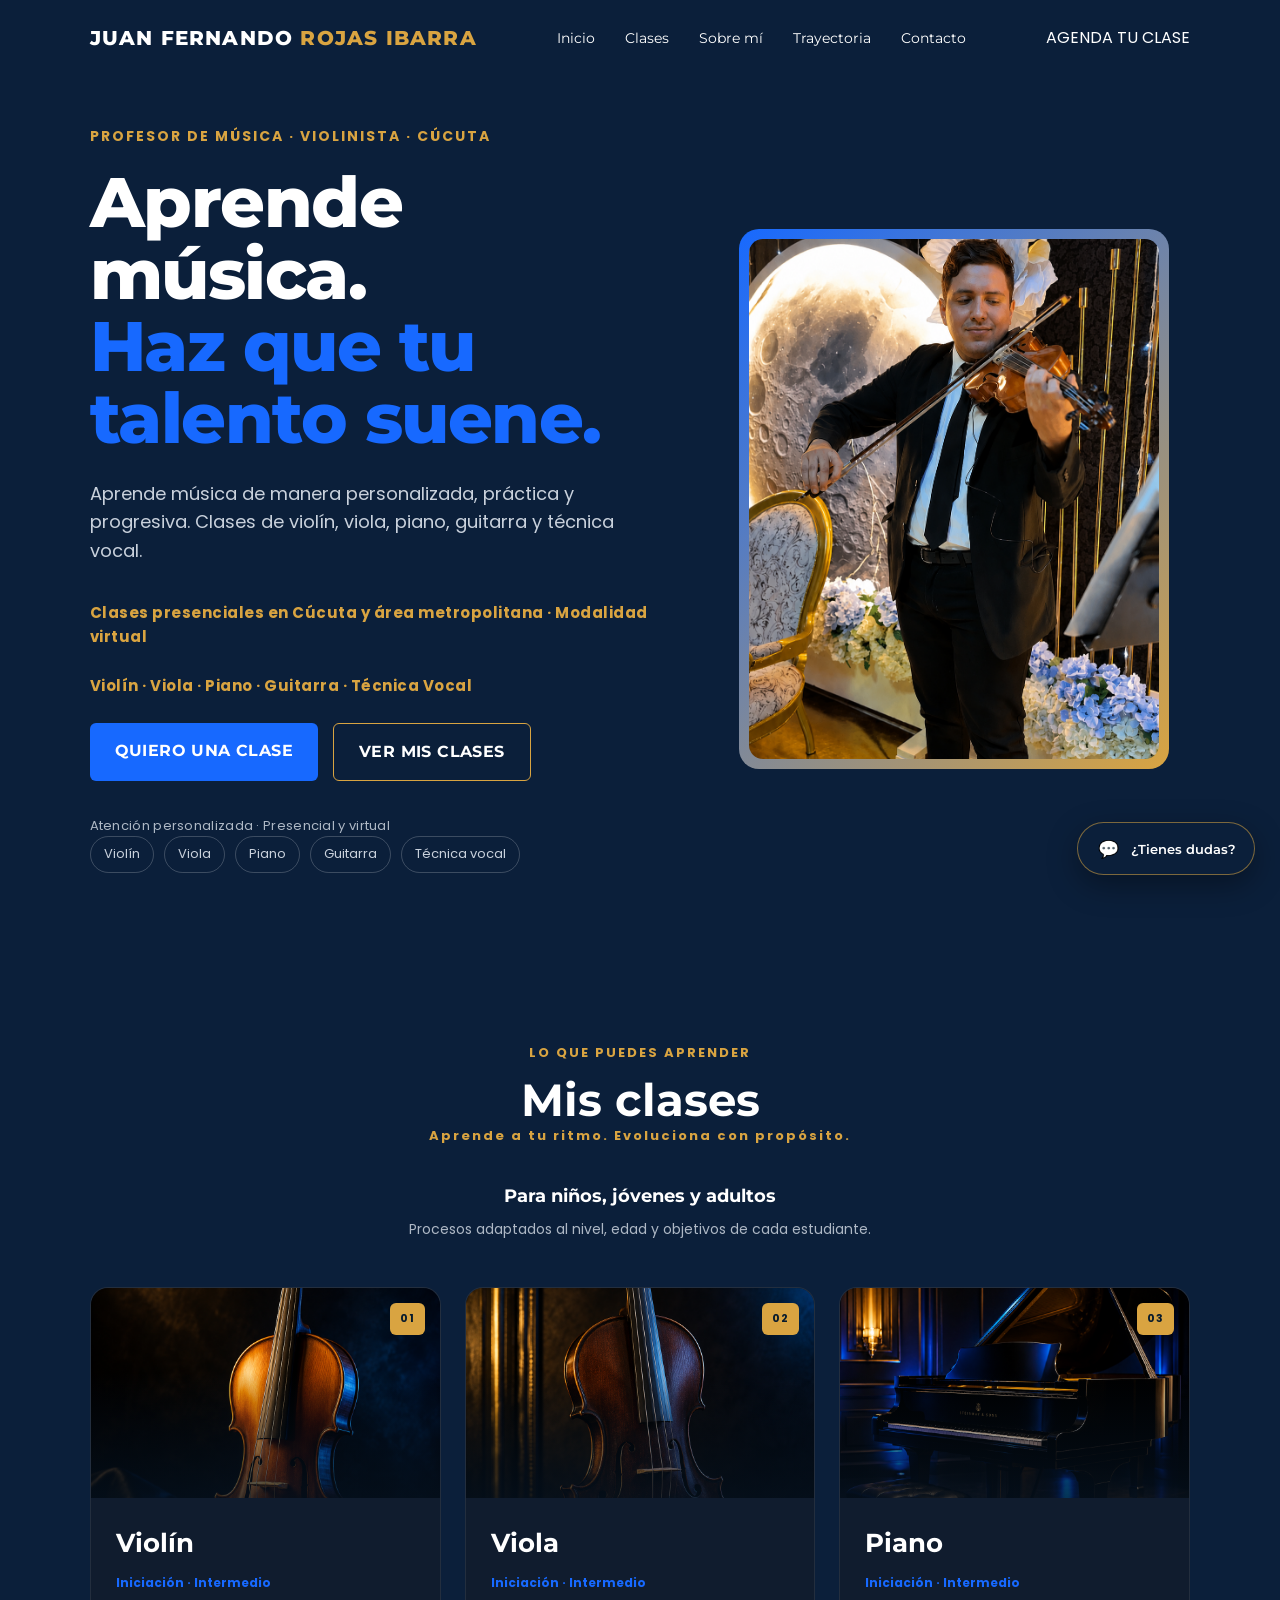
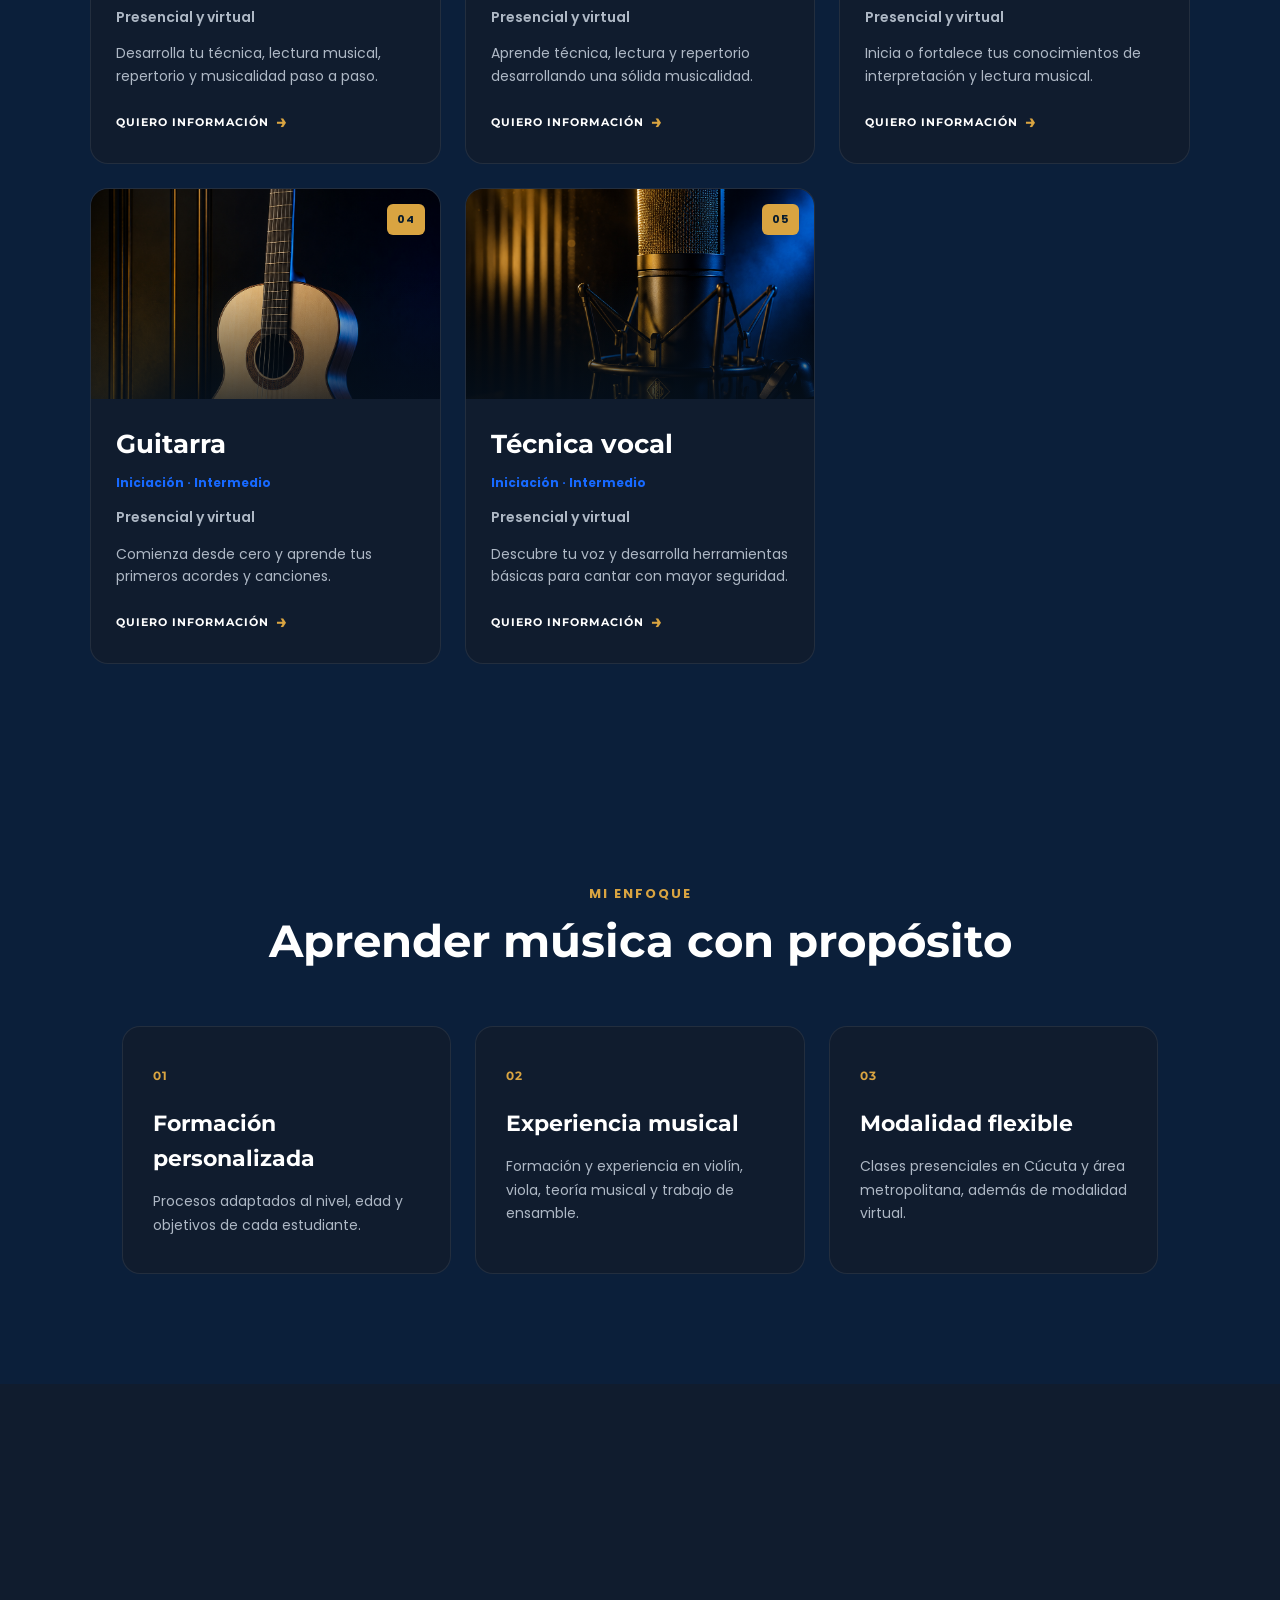
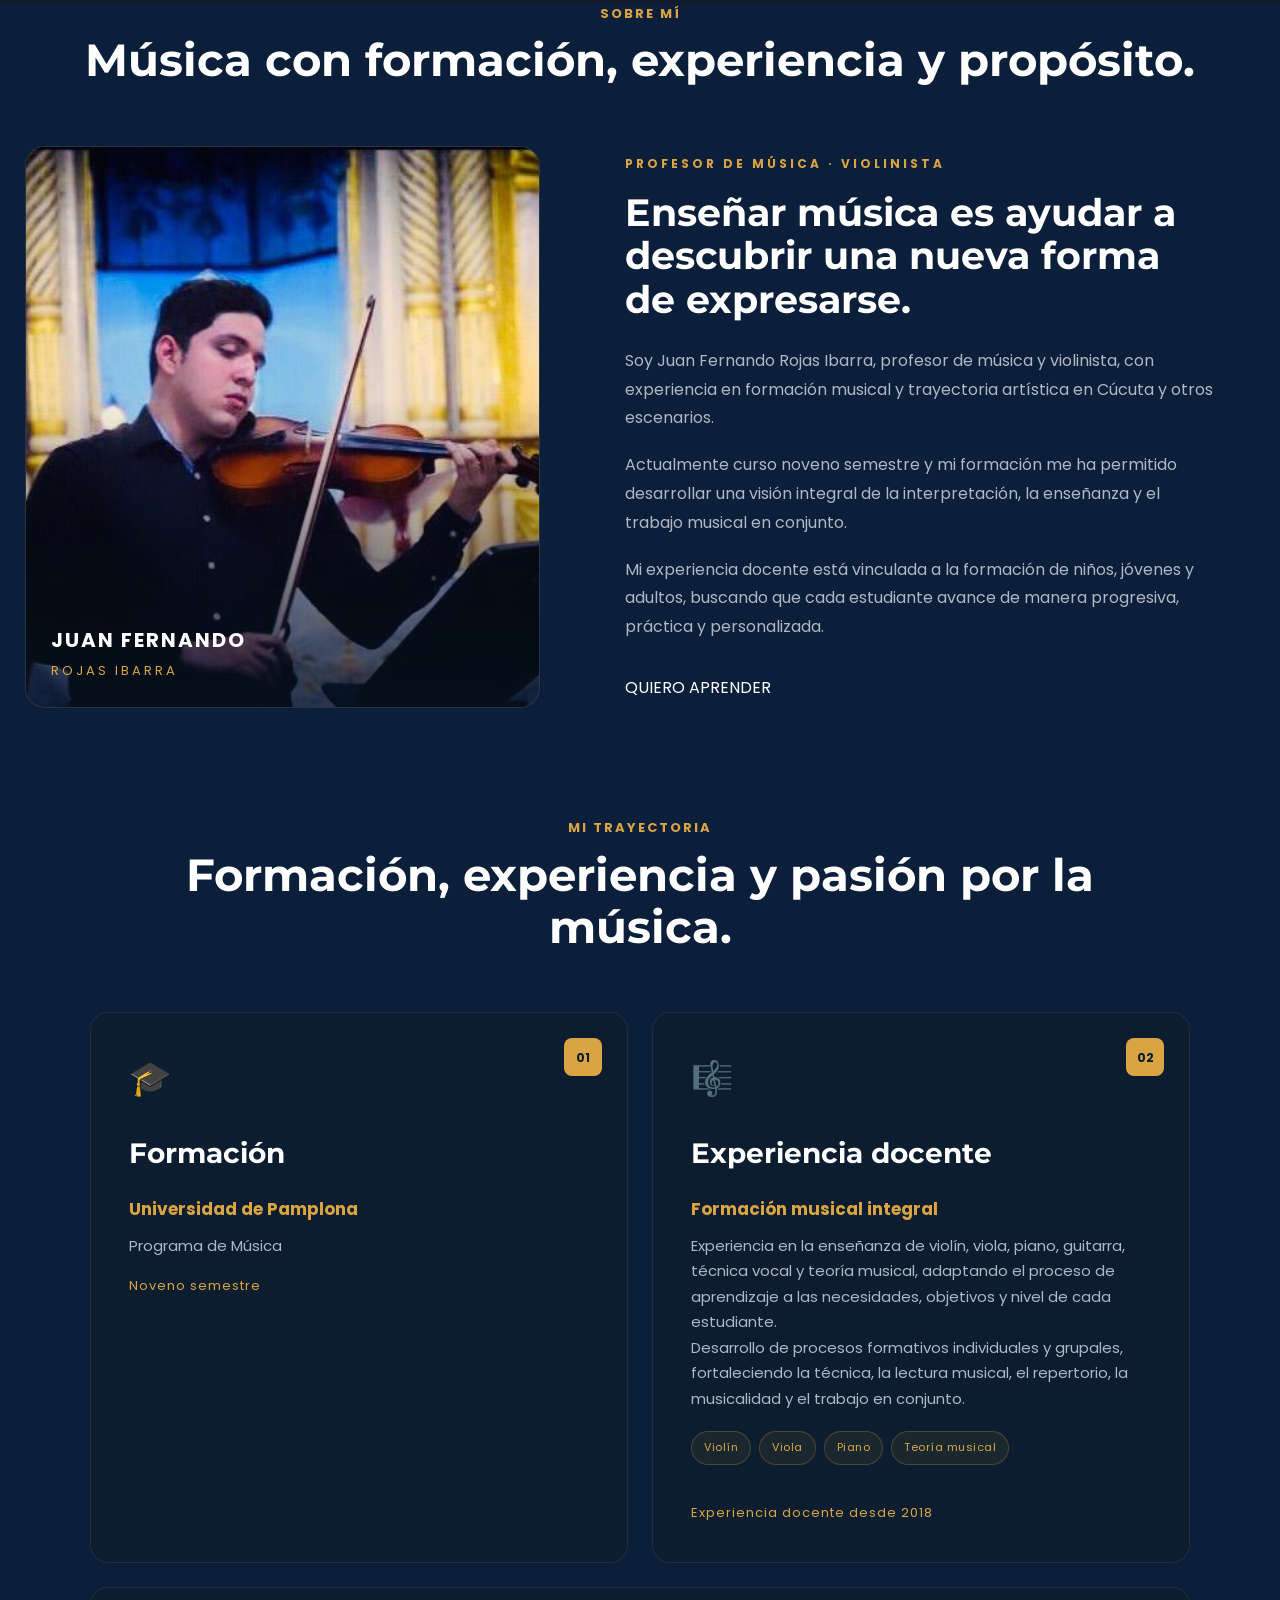
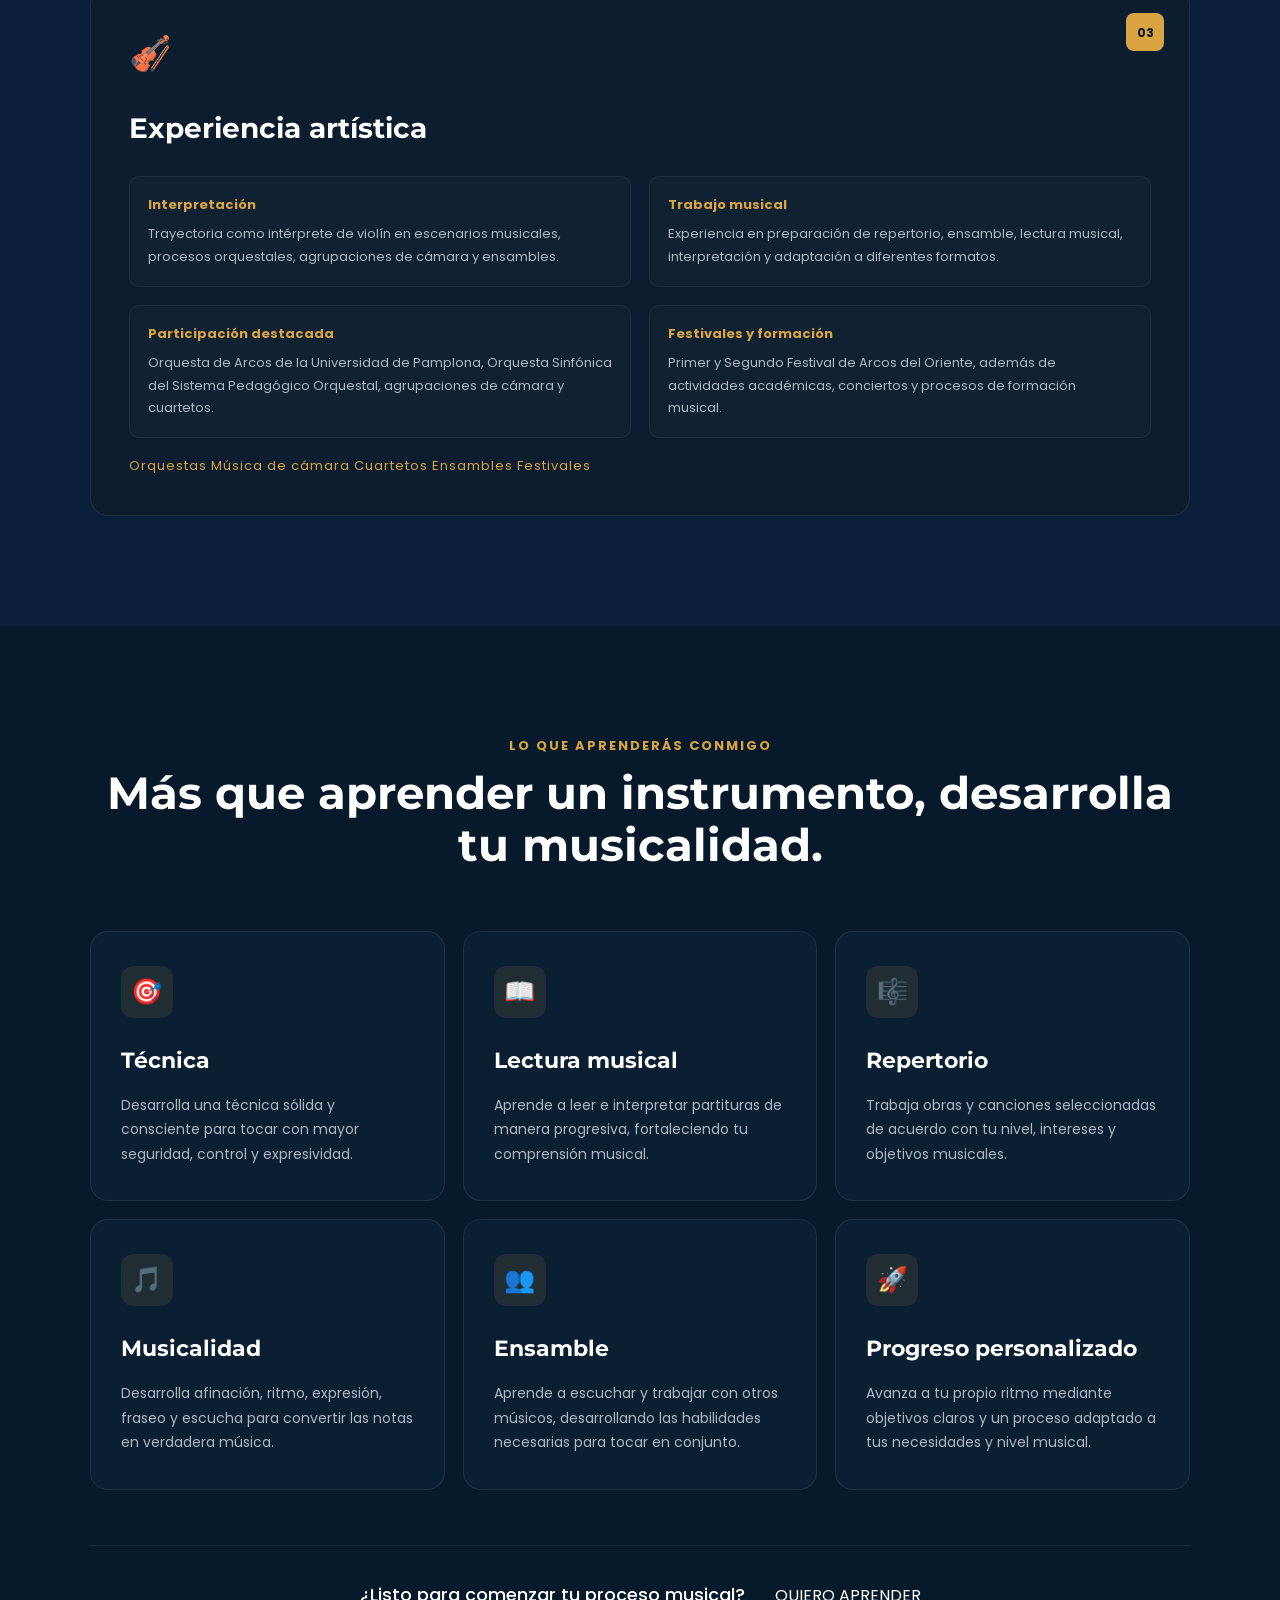
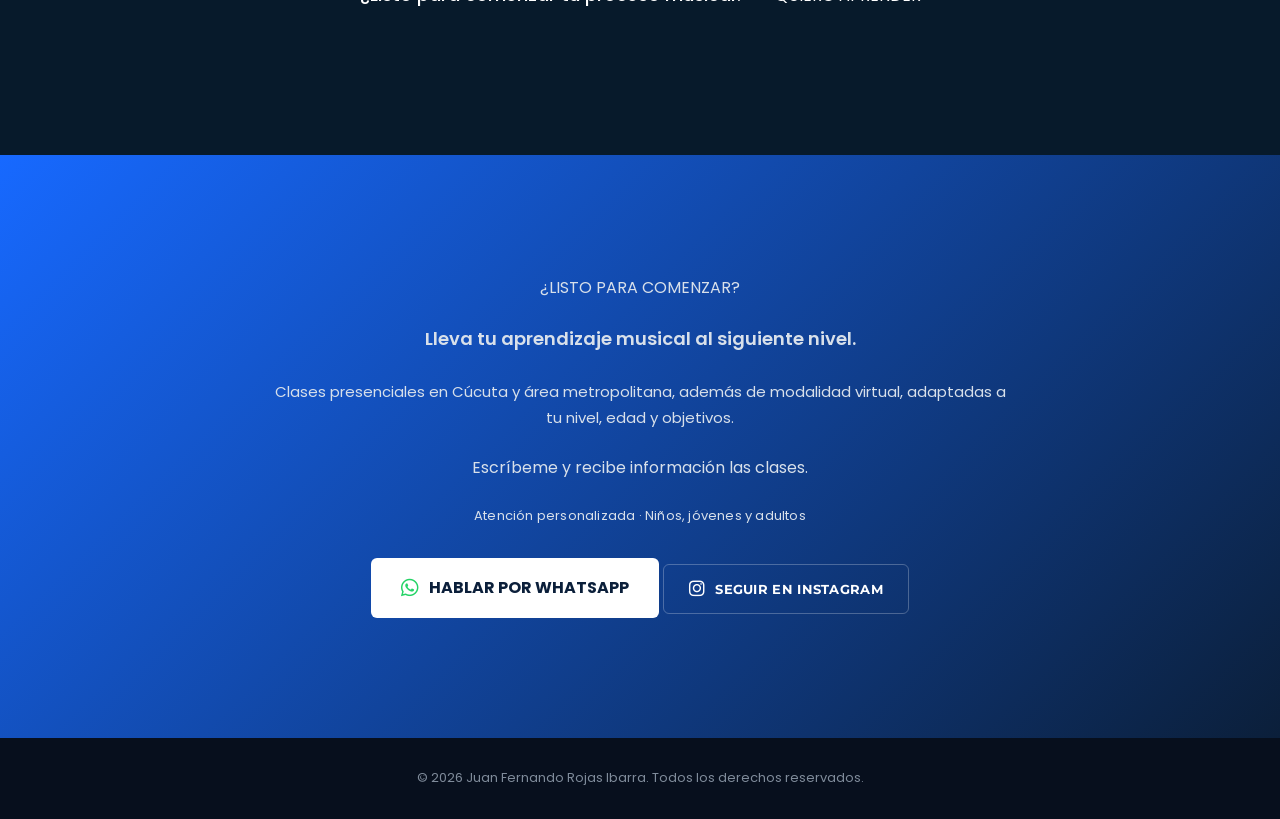
==== commit 4e764712: "Add files via upload" ====
--- a/index.html
+++ b/index.html
@@ -1100,9 +1100,6 @@
 
     </footer>
 
-
-    <script src="script.js"></script>
-
     <!-- =========================================================
      CHAT DE PREGUNTAS FRECUENTES
 ========================================================= -->
@@ -1133,15 +1130,13 @@
 
         <div class="chat-faq-contenido" id="chatFaqContenido">
 
-            <div class="chat-mensaje chat-asistente">
-                <p>
-                    ¡Hola! 👋 Soy el asistente de Juan Fernando.
-                </p>
-                <p>
-                    Estoy aquí para ayudarte a resolver algunas
-                    preguntas sobre las clases. ¿Qué te gustaría saber?
-                </p>
-            </div>
+            <div class="chat-faq-contenido" id="chatFaqContenido">
+
+    <div class="chat-bienvenida" id="chatBienvenida"></div>
+
+    <div class="chat-preguntas" id="chatPreguntas"></div>
+
+</div>
 
             <div class="chat-preguntas" id="chatPreguntas"></div>
 
@@ -1151,6 +1146,8 @@
 
 </div>
 
+<script src="script.js"></script>
+
 </body>
 
 </html>
--- a/style.css
+++ b/style.css
@@ -1980,7 +1980,7 @@
 }
 
 /* =========================================================
-   CHAT FAQ
+   CHAT FAQ — DISEÑO
 ========================================================= */
 
 .chat-faq {
@@ -1991,98 +1991,252 @@
     font-family: "Montserrat", sans-serif;
 }
 
+/* =========================================================
+   BOTÓN FLOTANTE
+========================================================= */
+
 .chat-faq-boton {
     display: flex;
     align-items: center;
     gap: 10px;
+
     padding: 13px 18px;
-    border: 1px solid rgba(217,164,65,0.45);
+
+    border: 1px solid rgba(217, 164, 65, 0.55);
     border-radius: 30px;
-    background: #101C2E;
+
+    background: #0B1F3A;
     color: #FFFFFF;
-    box-shadow: 0 8px 30px rgba(0,0,0,0.35);
+
+    box-shadow:
+        0 10px 30px rgba(0, 0, 0, 0.35);
+
     cursor: pointer;
+
     font-family: inherit;
     font-size: 13px;
     font-weight: 600;
-    transition: transform 0.25s ease, border-color 0.25s ease;
+
+    transition:
+        transform 0.25s ease,
+        border-color 0.25s ease,
+        box-shadow 0.25s ease;
 }
 
 .chat-faq-boton:hover {
     transform: translateY(-3px);
+
     border-color: #D9A441;
+
+    box-shadow:
+        0 12px 35px rgba(0, 0, 0, 0.45);
 }
 
 .chat-icono {
-    font-size: 18px;
+    width: 25px;
+    height: 25px;
+
+    display: flex;
+    align-items: center;
+    justify-content: center;
+
+    font-size: 17px;
 }
 
 .chat-texto {
     white-space: nowrap;
 }
 
+/* =========================================================
+   VENTANA PRINCIPAL
+========================================================= */
+
 .chat-faq-ventana {
     position: absolute;
+
     right: 0;
-    bottom: 65px;
-    width: 350px;
-    max-height: 560px;
+    bottom: 70px;
+
+    width: 360px;
+    height: 65vh;
+    max-height: 500px;
+    min-height: 420px;
+
     display: none;
     flex-direction: column;
+
     overflow: hidden;
-    background: #101C2E;
-    border: 1px solid rgba(255,255,255,0.10);
-    border-radius: 18px;
-    box-shadow: 0 15px 45px rgba(0,0,0,0.45);
+
+    background: #0B1F3A;
+
+    border: 1px solid rgba(255, 255, 255, 0.10);
+
+    border-radius: 20px;
+
+    box-shadow:
+        0 20px 60px rgba(0, 0, 0, 0.50);
+
+    animation: chatEntrada 0.25s ease;
 }
 
 .chat-faq-ventana.abierto {
     display: flex;
 }
+
+@keyframes chatEntrada {
+
+    from {
+        opacity: 0;
+        transform: translateY(12px) scale(0.97);
+    }
+
+    to {
+        opacity: 1;
+        transform: translateY(0) scale(1);
+    }
+
+}
+
+/* =========================================================
+   ENCABEZADO
+========================================================= */
 
 .chat-faq-header {
     display: flex;
     align-items: center;
     justify-content: space-between;
-    padding: 18px 20px;
-    background: #0B1F3A;
-    border-bottom: 1px solid rgba(255,255,255,0.08);
+
+    padding: 17px 18px;
+
+    background:
+        linear-gradient(
+            135deg,
+            #0B1F3A,
+            #101C2E
+        );
+
+    border-bottom:
+        1px solid rgba(255, 255, 255, 0.08);
+}
+
+.chat-faq-header > div {
+    display: flex;
+    flex-direction: column;
 }
 
 .chat-faq-header strong {
     display: block;
+
     color: #FFFFFF;
+
     font-size: 15px;
+    font-weight: 700;
+
     margin-bottom: 4px;
 }
 
 .chat-faq-header span {
     display: block;
+
     color: #AEB8C5;
-    font-size: 11px;
-}
+
+    font-size: 10px;
+    letter-spacing: 0.3px;
+}
+
+/* Botón cerrar */
 
 .chat-faq-cerrar {
+    width: 32px;
+    height: 32px;
+
+    display: flex;
+    align-items: center;
+    justify-content: center;
+
     border: none;
-    background: transparent;
+    border-radius: 50%;
+
+    background: rgba(255, 255, 255, 0.06);
+
     color: #FFFFFF;
-    font-size: 27px;
+
+    font-size: 23px;
+    font-weight: 300;
+
     line-height: 1;
+
     cursor: pointer;
-}
+
+    transition:
+        background 0.2s ease,
+        color 0.2s ease;
+}
+
+.chat-faq-cerrar:hover {
+    background: rgba(217, 164, 65, 0.15);
+    color: #D9A441;
+}
+
+/* =========================================================
+   CONTENIDO DEL CHAT
+========================================================= */
 
 .chat-faq-contenido {
     padding: 18px;
+
     overflow-y: auto;
-}
+
+    scrollbar-width: thin;
+    scrollbar-color: rgba(217, 164, 65, 0.45) transparent;
+}
+
+/* Scrollbar Chrome */
+
+.chat-faq-contenido::-webkit-scrollbar {
+    width: 5px;
+}
+
+.chat-faq-contenido::-webkit-scrollbar-track {
+    background: transparent;
+}
+
+.chat-faq-contenido::-webkit-scrollbar-thumb {
+    background: rgba(217, 164, 65, 0.45);
+    border-radius: 10px;
+}
+
+/* =========================================================
+   MENSAJES
+========================================================= */
 
 .chat-mensaje {
-    max-width: 90%;
+    max-width: 88%;
+
     padding: 12px 14px;
-    margin-bottom: 14px;
-    border-radius: 14px;
-    font-size: 13px;
-    line-height: 1.6;
+
+    margin-bottom: 13px;
+
+    border-radius: 15px;
+
+    font-size: 12.5px;
+    line-height: 1.65;
+
+    animation: mensajeEntrada 0.25s ease;
+}
+
+@keyframes mensajeEntrada {
+
+    from {
+        opacity: 0;
+        transform: translateY(6px);
+    }
+
+    to {
+        opacity: 1;
+        transform: translateY(0);
+    }
+
 }
 
 .chat-mensaje p {
@@ -2093,65 +2247,193 @@
     margin-bottom: 0;
 }
 
+/* Mensaje del asistente */
+
 .chat-asistente {
-    background: rgba(255,255,255,0.055);
-    color: #E1E7EF;
-    border-bottom-left-radius: 4px;
-}
+    background: #101C2E;
+
+    color: #DCE3EC;
+
+    border:
+        1px solid rgba(255, 255, 255, 0.06);
+
+    border-bottom-left-radius: 5px;
+}
+
+/* Mensaje del usuario */
 
 .chat-usuario {
     margin-left: auto;
+
     background: #D9A441;
+
     color: #101C2E;
-    border-bottom-right-radius: 4px;
-}
+
+    border-bottom-right-radius: 5px;
+
+    font-weight: 500;
+}
+
+/* =========================================================
+   PREGUNTAS
+========================================================= */
 
 .chat-preguntas {
     display: flex;
     flex-direction: column;
+
     gap: 8px;
+
+    margin-top: 8px;
 }
 
 .chat-pregunta {
     width: 100%;
-    padding: 10px 12px;
+
+    padding: 11px 13px;
+
+    display: block;
+
     text-align: left;
-    border: 1px solid rgba(217,164,65,0.25);
-    border-radius: 10px;
-    background: transparent;
-    color: #E1E7EF;
+
+    border:
+        1px solid rgba(217, 164, 65, 0.25);
+
+    border-radius: 11px;
+
+    background:
+        rgba(255, 255, 255, 0.025);
+
+    color: #E5EAF0;
+
     font-family: inherit;
-    font-size: 12px;
+
+    font-size: 11.5px;
+    font-weight: 500;
+
+    line-height: 1.4;
+
     cursor: pointer;
-    transition: background 0.2s ease, border-color 0.2s ease;
+
+    transition:
+        background 0.2s ease,
+        border-color 0.2s ease,
+        transform 0.2s ease,
+        color 0.2s ease;
 }
 
 .chat-pregunta:hover {
-    background: rgba(217,164,65,0.08);
-    border-color: rgba(217,164,65,0.55);
-}
+    background:
+        rgba(217, 164, 65, 0.08);
+
+    border-color:
+        rgba(217, 164, 65, 0.60);
+
+    color: #FFFFFF;
+
+    transform: translateX(2px);
+}
+
+/* =========================================================
+   "ESCRIBIENDO..."
+========================================================= */
 
 .chat-escribiendo {
+    display: inline-flex;
+    align-items: center;
+    gap: 3px;
+
+    margin-bottom: 12px;
+    padding: 8px 12px;
+
+    border-radius: 12px;
+
+    background: #101C2E;
+
+    border:
+        1px solid rgba(255, 255, 255, 0.06);
+
     color: #AEB8C5;
-    font-size: 12px;
+
+    font-size: 11px;
     font-style: italic;
-    margin-bottom: 12px;
-}
+}
+
+.puntos-escribiendo {
+    display: inline-block;
+
+    width: 18px;
+
+    overflow: hidden;
+
+    animation:
+        puntosChat 1.2s steps(4, end) infinite;
+}
+
+@keyframes puntosChat {
+
+    0% {
+        width: 0;
+    }
+
+    25% {
+        width: 5px;
+    }
+
+    50% {
+        width: 10px;
+    }
+
+    75% {
+        width: 15px;
+    }
+
+    100% {
+        width: 18px;
+    }
+}
+/* =========================================================
+   BOTÓN WHATSAPP
+========================================================= */
 
 .chat-whatsapp {
     display: block;
+
     margin-top: 10px;
-    padding: 12px;
-    border-radius: 10px;
+
+    padding: 12px 14px;
+
+    border-radius: 11px;
+
     background: #D9A441;
-    color: #101C2E;
+
+    color: #0B1F3A;
+
     text-align: center;
     text-decoration: none;
-    font-size: 12px;
-    font-weight: 700;
-}
-
-/* ---------- CHAT EN MÓVIL ---------- */
+
+    font-family: inherit;
+
+    font-size: 11px;
+    font-weight: 800;
+
+    letter-spacing: 0.3px;
+
+    transition:
+        transform 0.2s ease,
+        box-shadow 0.2s ease;
+}
+
+.chat-whatsapp:hover {
+    transform: translateY(-2px);
+
+    box-shadow:
+        0 6px 18px rgba(217, 164, 65, 0.25);
+}
+
+/* =========================================================
+   MÓVIL
+========================================================= */
 
 @media (max-width: 600px) {
 
@@ -2160,6 +2442,91 @@
         bottom: 15px;
     }
 
+    /* Botón flotante */
+
+    .chat-faq-boton {
+        padding: 11px 14px;
+
+        gap: 8px;
+
+        border-radius: 28px;
+    }
+
+    .chat-icono {
+        width: 23px;
+        height: 23px;
+
+        font-size: 16px;
+    }
+
+    .chat-texto {
+        font-size: 11px;
+    }
+
+    /* Ventana */
+
+.chat-faq-ventana {
+    right: 0;
+    bottom: 60px;
+
+    width: calc(100vw - 30px);
+
+    height: 68vh;
+    max-height: 520px;
+    min-height: 400px;
+
+    border-radius: 18px;
+}
+
+    /* Encabezado */
+
+    .chat-faq-header {
+        padding: 15px 16px;
+    }
+
+    .chat-faq-header strong {
+        font-size: 14px;
+    }
+
+    .chat-faq-header span {
+        font-size: 9.5px;
+    }
+
+    /* Contenido */
+
+    .chat-faq-contenido {
+        padding: 15px;
+    }
+
+    /* Mensajes */
+
+    .chat-mensaje {
+        max-width: 91%;
+
+        padding: 11px 12px;
+
+        font-size: 12px;
+    }
+
+    /* Preguntas */
+
+    .chat-pregunta {
+        padding: 11px 12px;
+
+        font-size: 11px;
+    }
+
+}
+
+/* ---------- CHAT EN MÓVIL ---------- */
+
+@media (max-width: 600px) {
+
+    .chat-faq {
+        right: 15px;
+        bottom: 15px;
+    }
+
     .chat-faq-boton {
         padding: 12px 15px;
     }
@@ -2169,12 +2536,16 @@
     }
 
     .chat-faq-ventana {
-        right: 0;
-        bottom: 60px;
-        width: calc(100vw - 30px);
-        max-height: 70vh;
-        border-radius: 16px;
-    }
+    right: 0;
+    bottom: 60px;
+
+    width: calc(100vw - 30px);
+
+    height: min(72vh, 560px);
+    max-height: calc(100vh - 90px);
+
+    border-radius: 18px;
+}
 
     .chat-faq-contenido {
         padding: 15px;
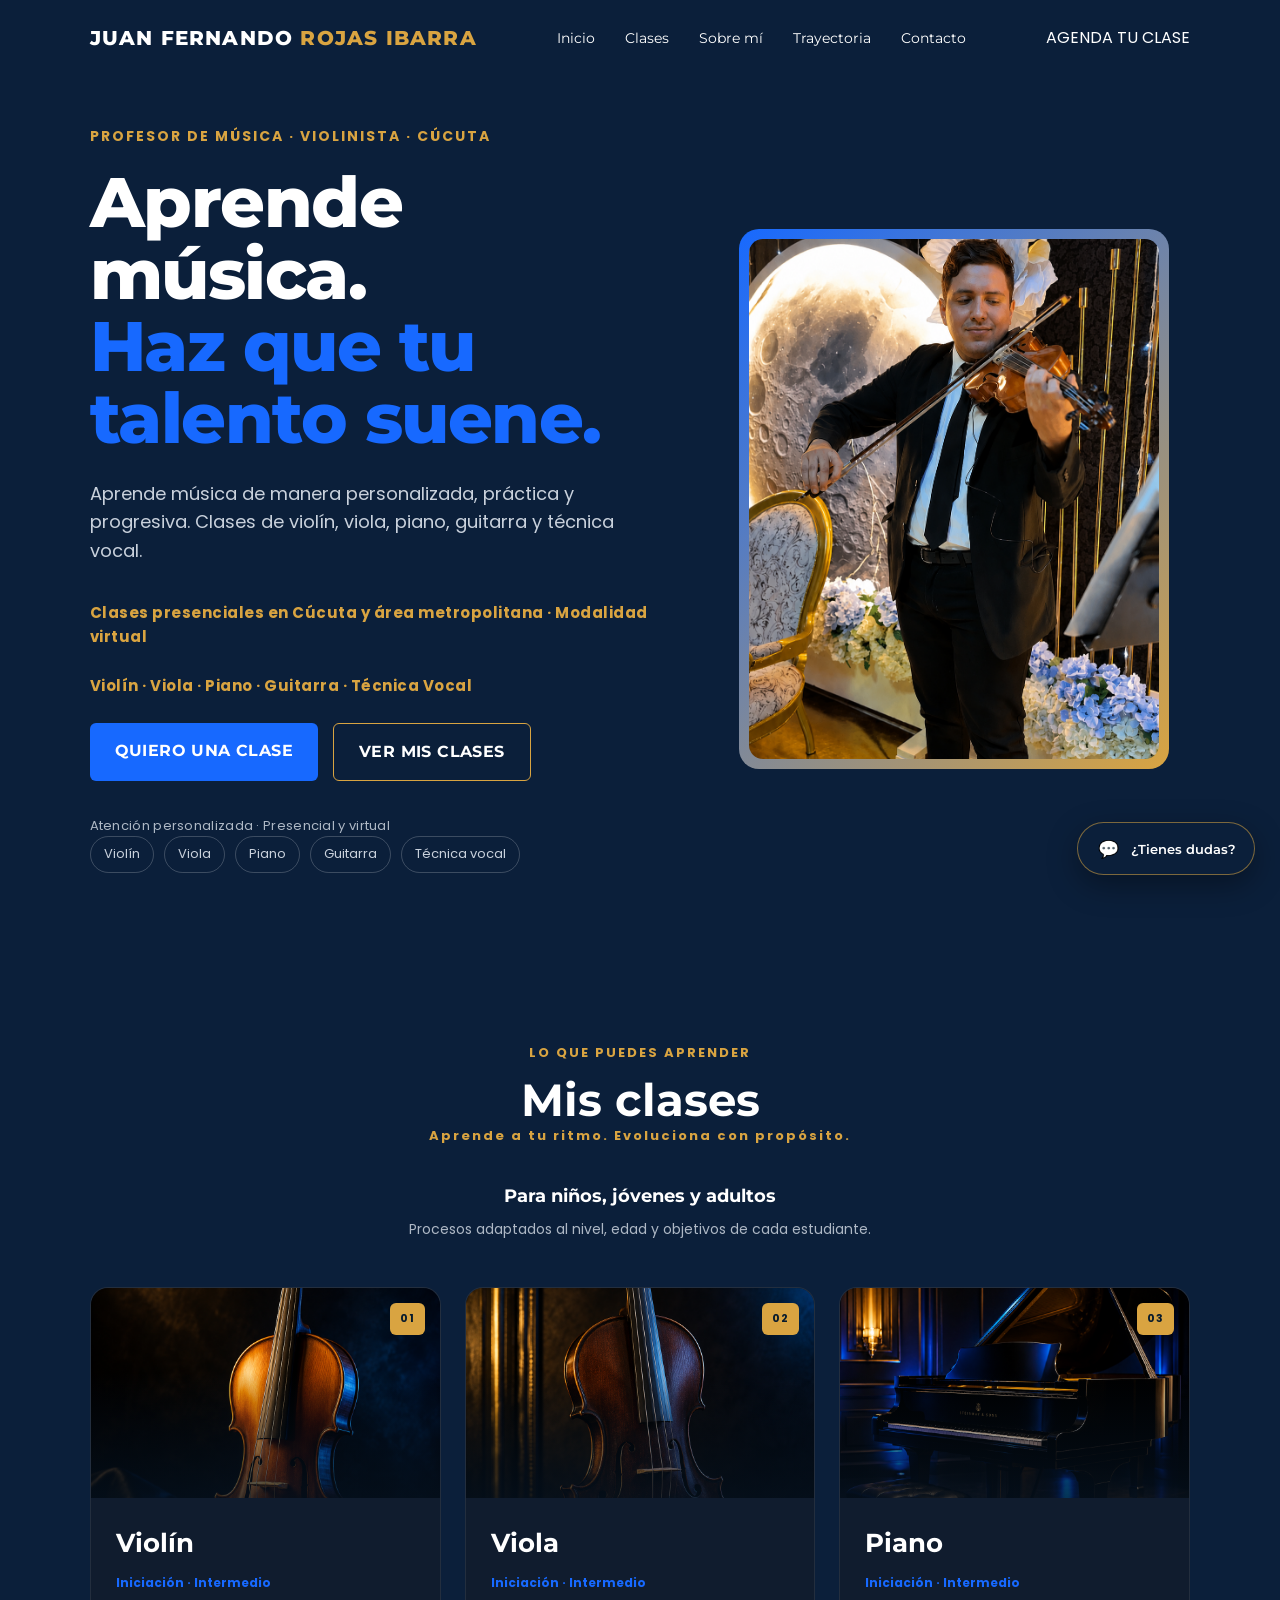
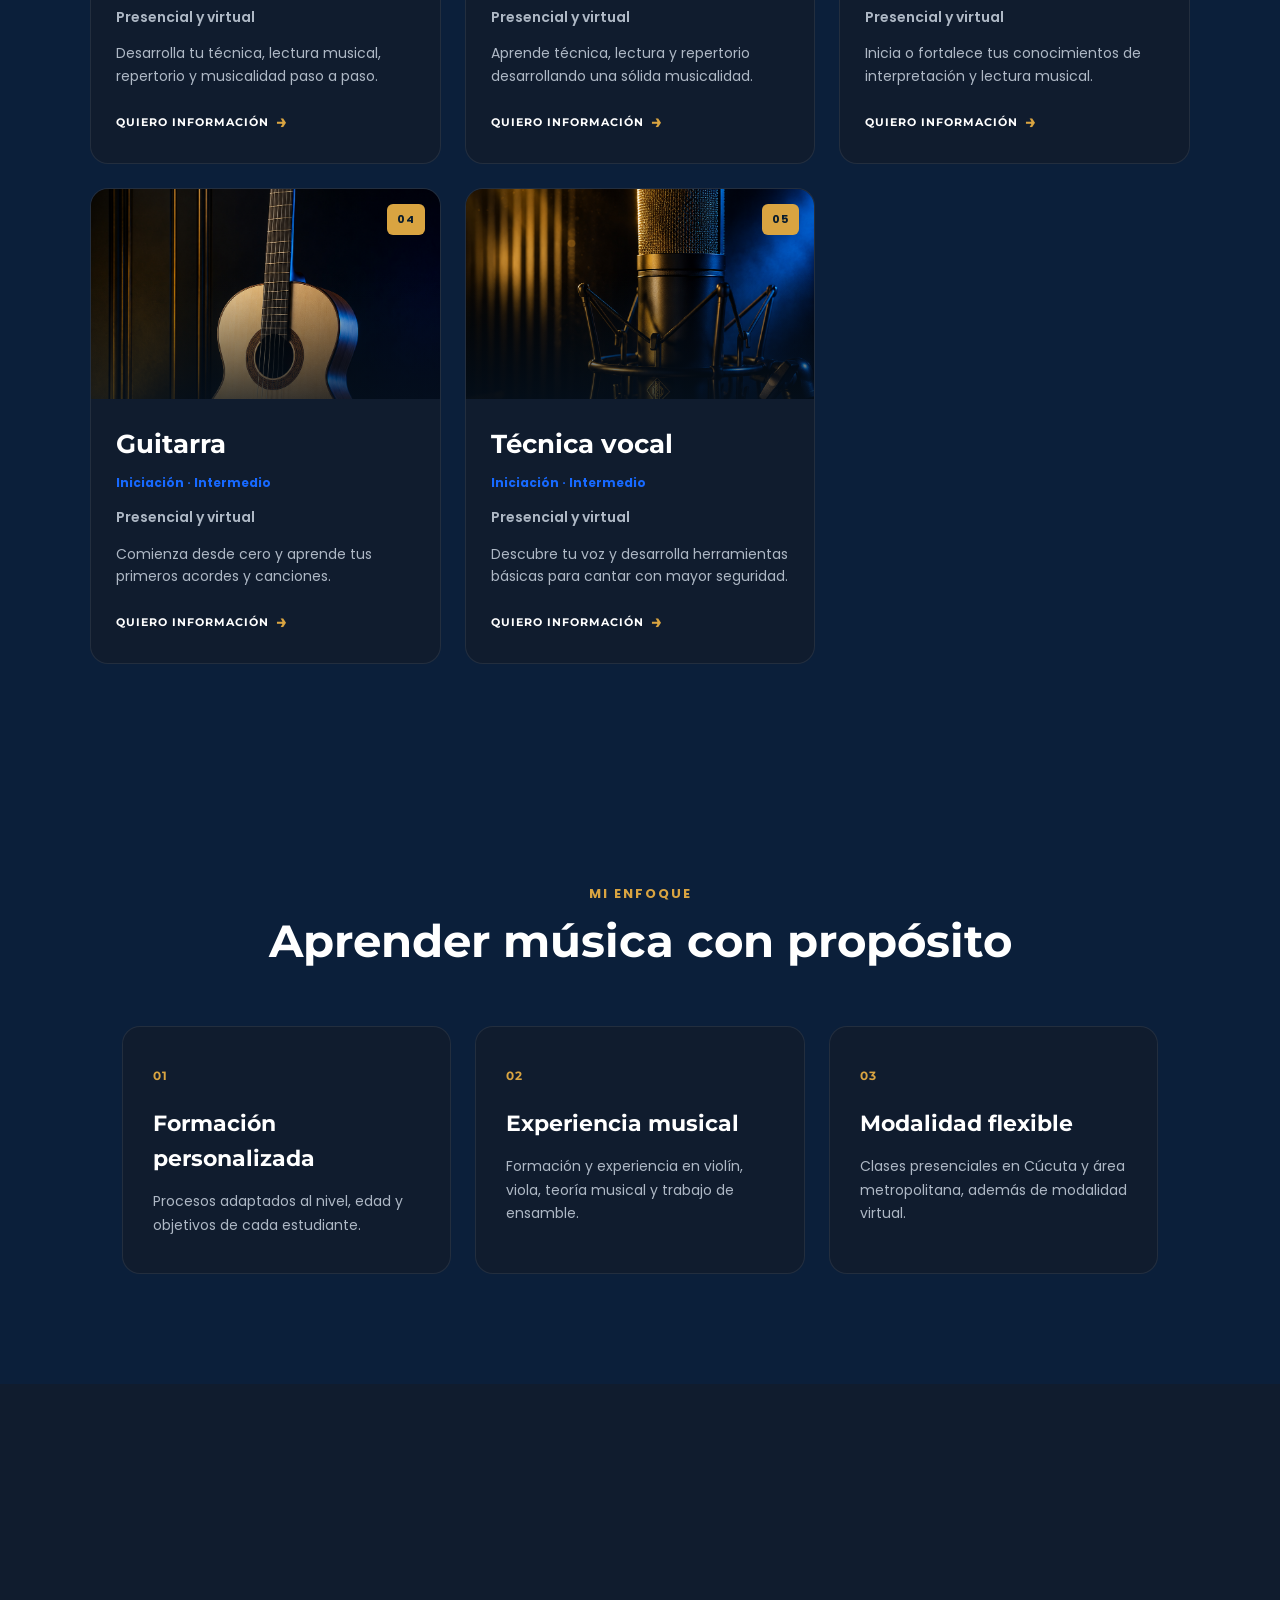
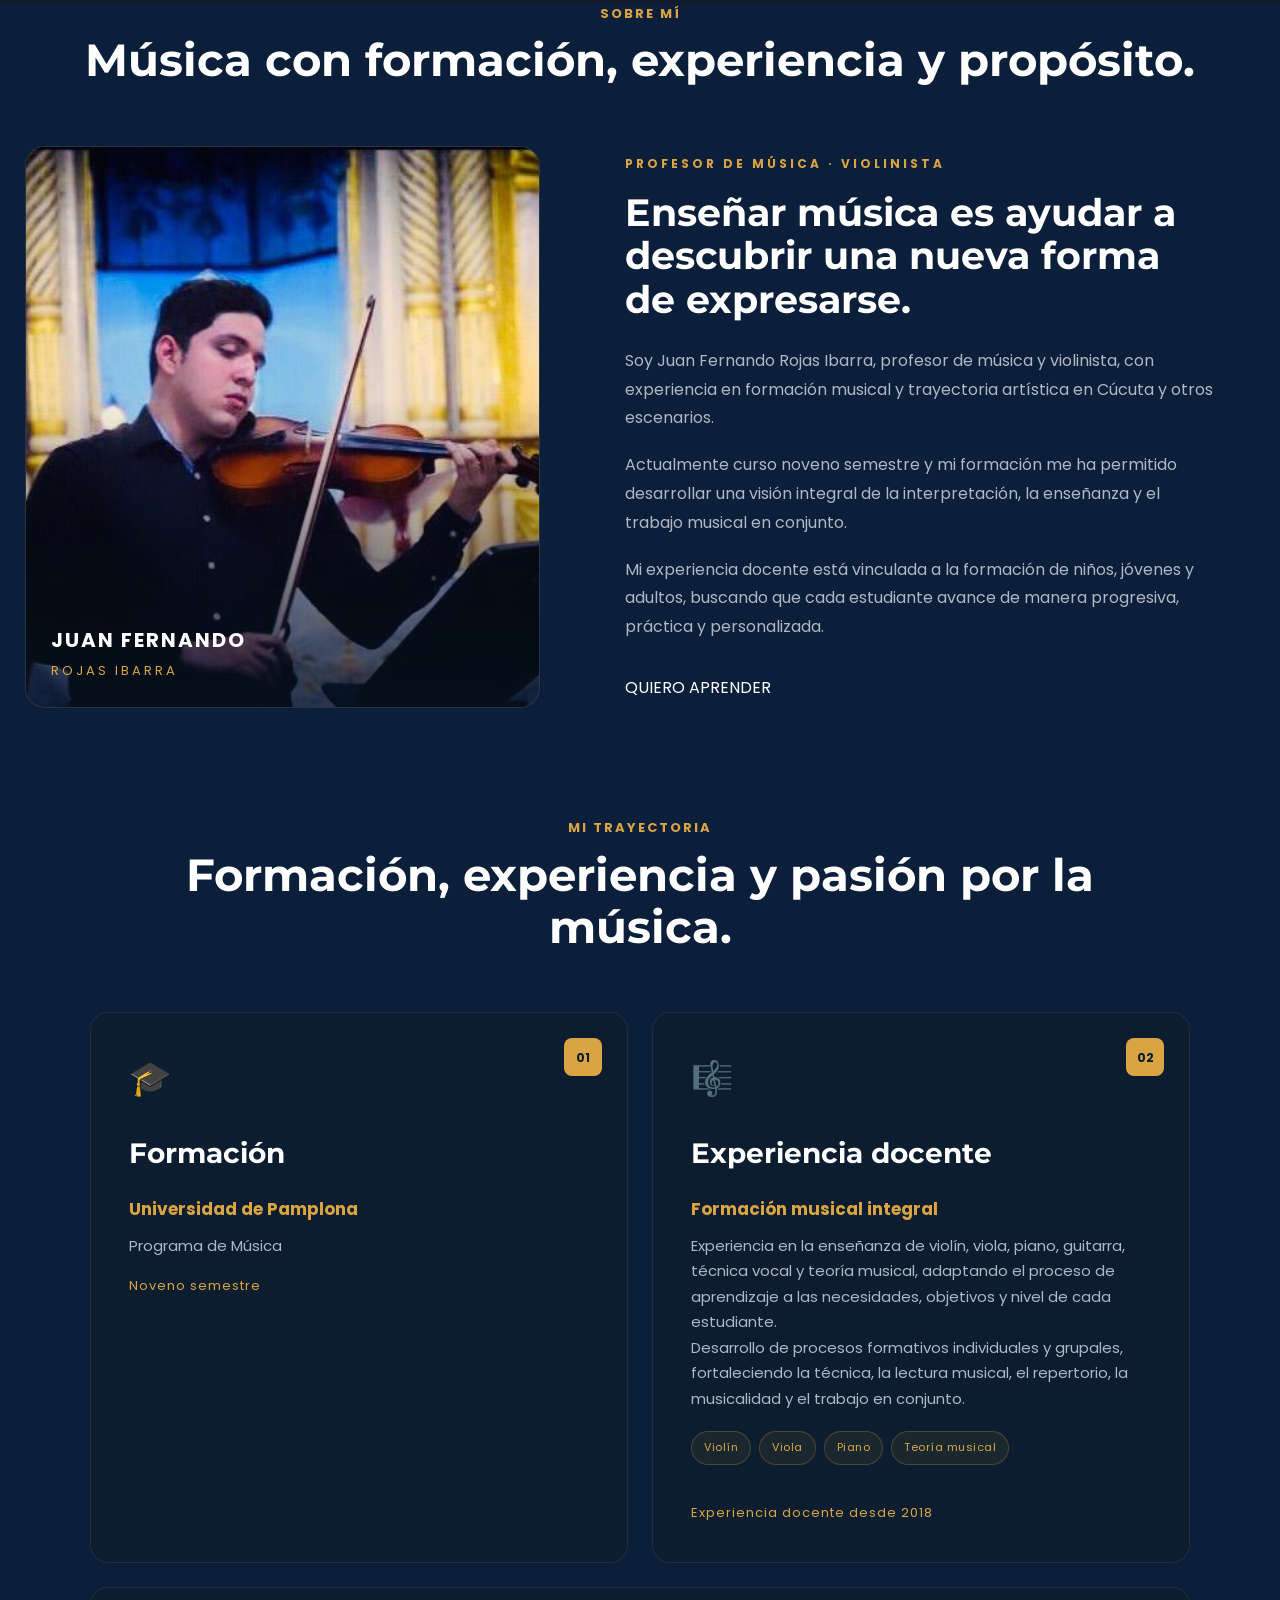
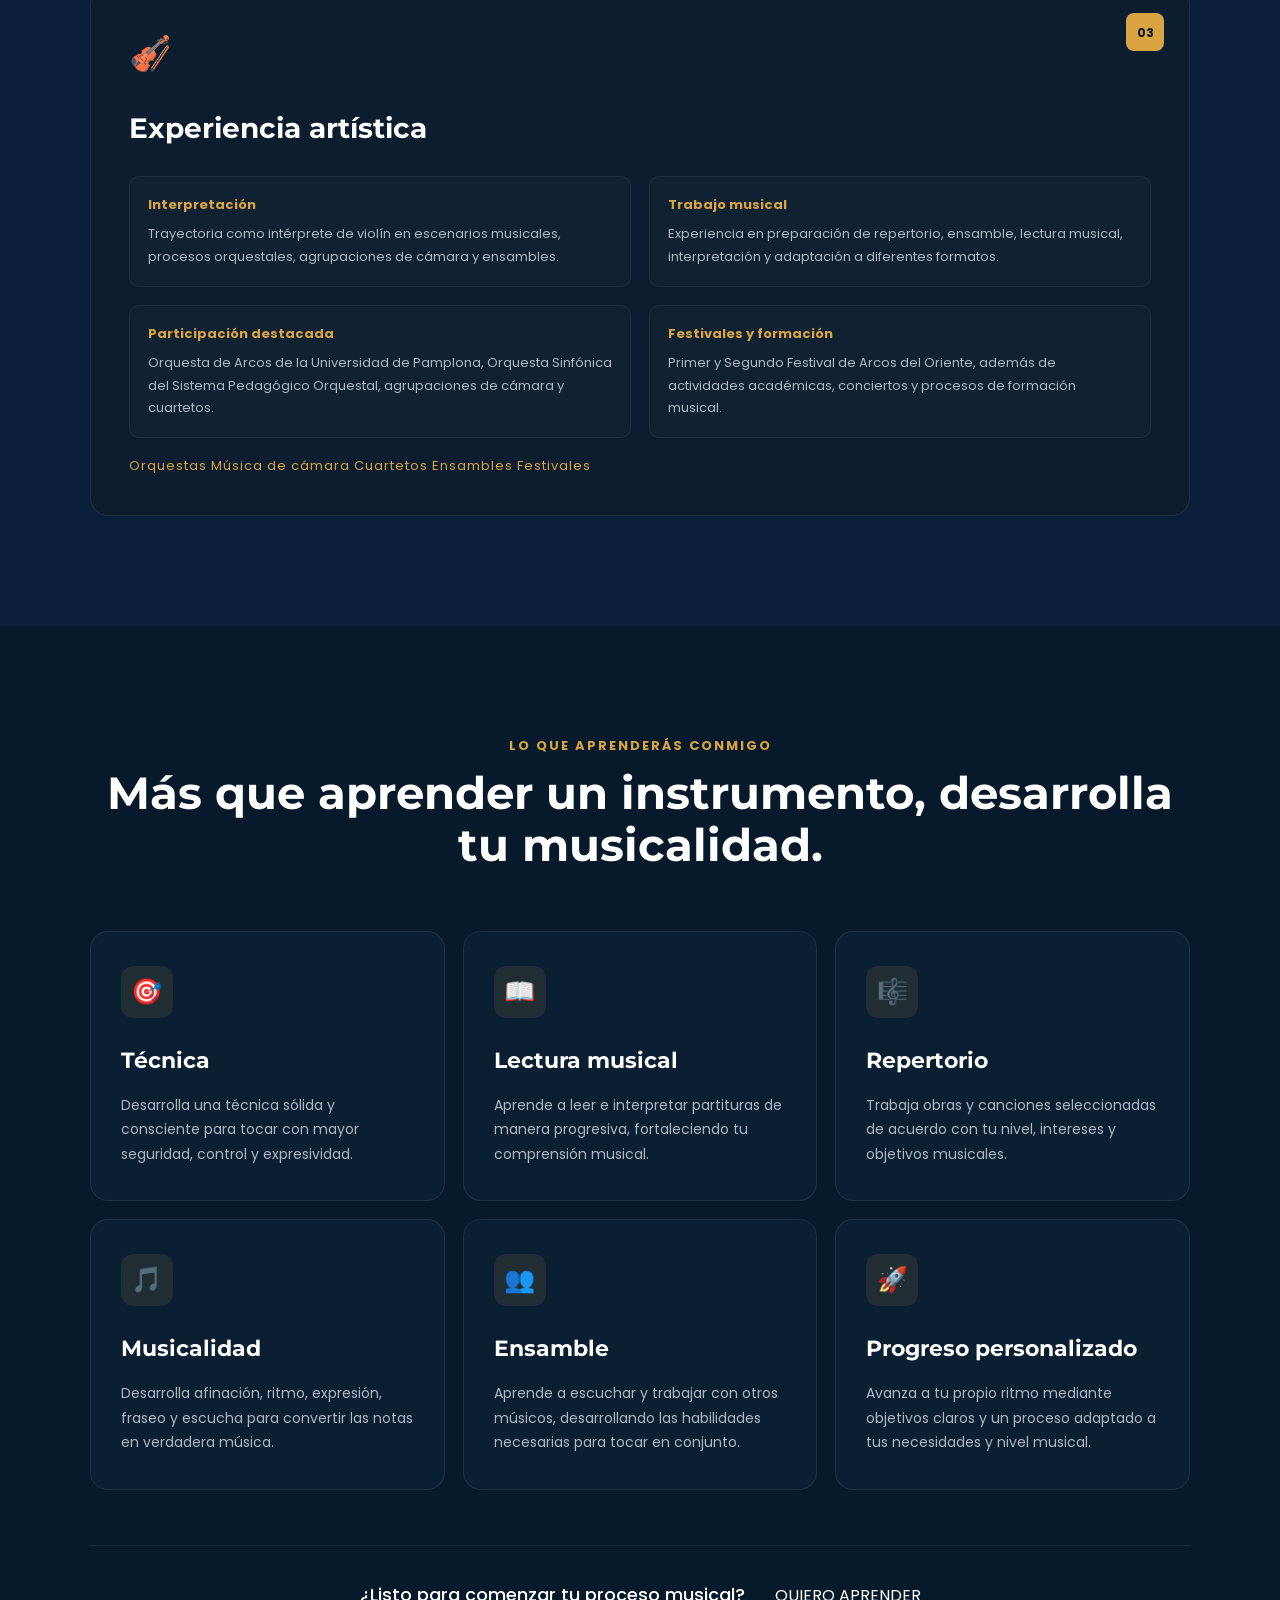
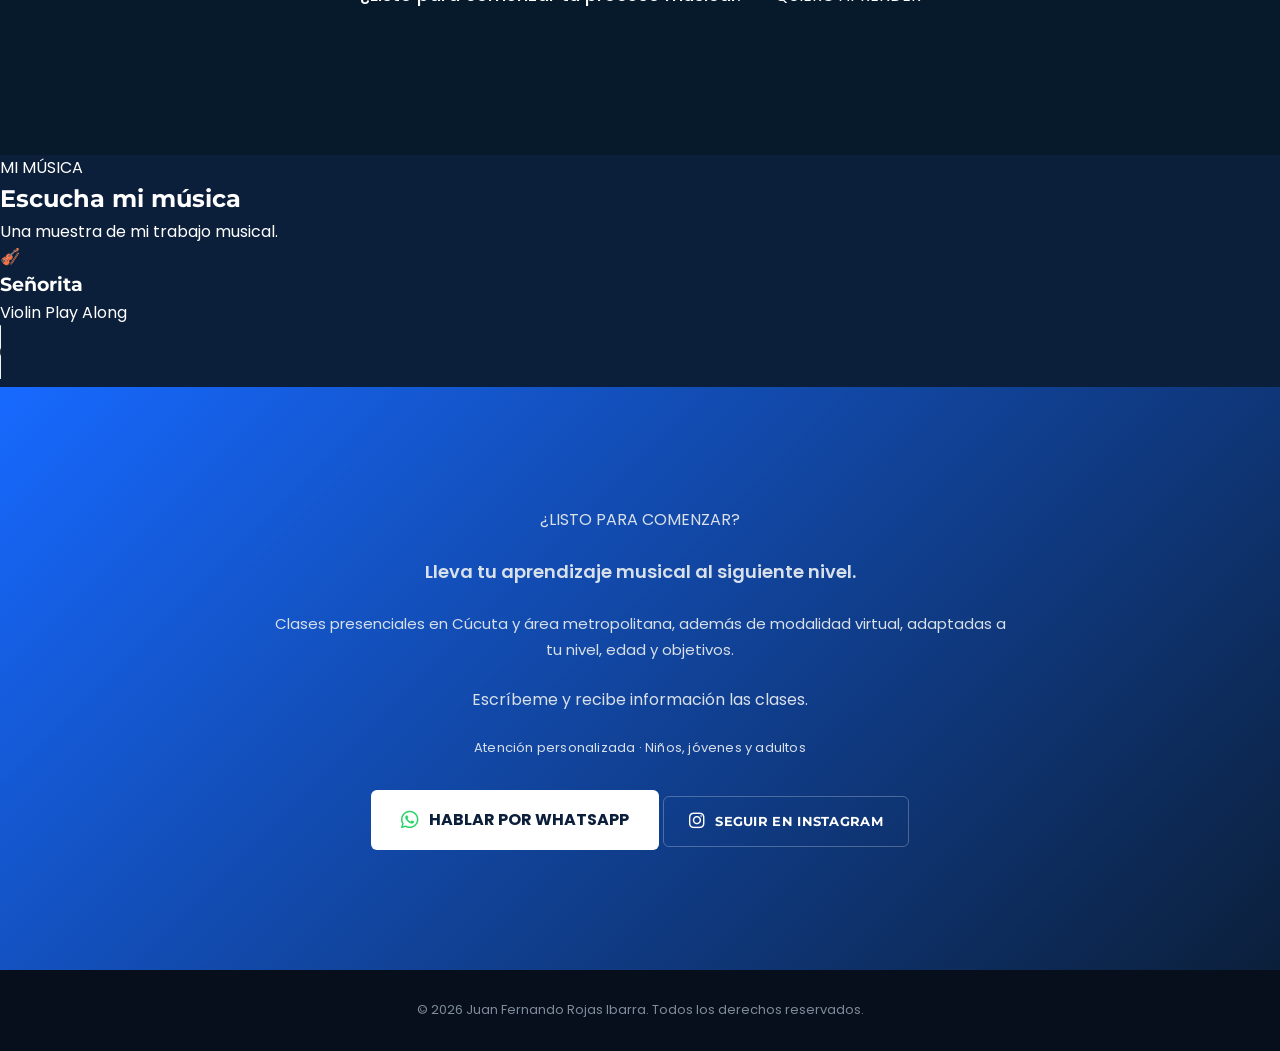
==== commit 18774525: "Add files via upload" ====
--- a/index.html
+++ b/index.html
@@ -656,10 +656,10 @@
             y pasión por la música.
         </h2>
 
-    </div>
-
-
-    <div class="trayectoria-grid">
+     </div>
+
+
+        <div class="trayectoria-grid">
 
 
         <!-- FORMACIÓN -->
@@ -710,26 +710,26 @@
             </h3>
 
             <h4>
-    Formación musical integral
-</h4>
-
-<p>
-    Experiencia en la enseñanza de violín,
-    viola, piano, guitarra, técnica vocal
-    y teoría musical, adaptando el proceso
-    de aprendizaje a las necesidades,
-    objetivos y nivel de cada estudiante.
-</p>
-
-<p>
-    Desarrollo de procesos formativos
-    individuales y grupales, fortaleciendo
-    la técnica, la lectura musical, el
-    repertorio, la musicalidad y el trabajo
-    en conjunto.
-</p>
-
-<div class="trayectoria-mini">
+                Formación musical integral
+            </h4>
+
+            <p>
+            Experiencia en la enseñanza de violín,
+            viola, piano, guitarra, técnica vocal
+            y teoría musical, adaptando el proceso
+            de aprendizaje a las necesidades,
+            objetivos y nivel de cada estudiante.
+            </p>
+
+        <p>
+            Desarrollo de procesos formativos
+            individuales y grupales, fortaleciendo
+            la técnica, la lectura musical, el
+            repertorio, la musicalidad y el trabajo
+            en conjunto.
+        </p>
+
+ <div class="trayectoria-mini">
 
     <span>
         Violín
@@ -747,11 +747,11 @@
         Teoría musical
     </span>
 
-</div>
-
-<span>
+ </div>
+
+ <span>
     Experiencia docente desde 2018
-</span>
+ </span>
 
         </div>
 
@@ -770,9 +770,9 @@
 
             <h3>
     Experiencia artística
-</h3>
-
-<div class="experiencia-resumen">
+ </h3>
+
+ <div class="experiencia-resumen">
 
     <div class="experiencia-bloque">
 
@@ -836,7 +836,7 @@
 
     </div>
 
-</div>
+ </div>
 
                 <span>
                     Orquestas
@@ -1031,6 +1031,48 @@
 
 </section>
 
+         <section class="musica" id="musica">
+
+        <div class="musica-contenedor">
+
+        <span class="musica-etiqueta">
+            MI MÚSICA
+        </span>
+
+        <h2>Escucha mi música</h2>
+
+        <p class="musica-descripcion">
+            Una muestra de mi trabajo musical.
+        </p>
+
+        <div class="reproductor-musica">
+
+            <div class="reproductor-info">
+                <div class="reproductor-icono">
+                    🎻
+                </div>
+
+                <div>
+                    <h3>Señorita</h3>
+                    <span>Violin Play Along</span>
+                </div>
+            </div>
+
+            <audio controls preload="metadata">
+                <source
+                    src="audio/senorita-violin-play-along_Yd48jYbo.mp3"
+                    type="audio/mpeg"
+                >
+
+                Tu navegador no puede reproducir este audio.
+            </audio>
+
+        </div>
+
+    </div>
+
+</section>
+
         <!-- =========================
              CONTACTO
         ========================== -->
@@ -1130,18 +1172,12 @@
 
         <div class="chat-faq-contenido" id="chatFaqContenido">
 
-            <div class="chat-faq-contenido" id="chatFaqContenido">
-
     <div class="chat-bienvenida" id="chatBienvenida"></div>
 
     <div class="chat-preguntas" id="chatPreguntas"></div>
 
 </div>
 
-            <div class="chat-preguntas" id="chatPreguntas"></div>
-
-        </div>
-
     </div>
 
 </div>
--- a/style.css
+++ b/style.css
@@ -2466,18 +2466,32 @@
     /* Ventana */
 
 .chat-faq-ventana {
-    right: 0;
-    bottom: 60px;
+    position: fixed;
+
+    right: 15px;
+    bottom: 70px;
 
     width: calc(100vw - 30px);
 
     height: 68vh;
     max-height: 520px;
-    min-height: 400px;
+    min-height: 350px;
+
+    display: none;
 
     border-radius: 18px;
-}
-
+
+    z-index: 10000;
+
+    transform: translateZ(0);
+    -webkit-transform: translateZ(0);
+
+    overflow: hidden;
+}
+
+.chat-faq-ventana.abierto {
+    display: flex;
+}
     /* Encabezado */
 
     .chat-faq-header {
